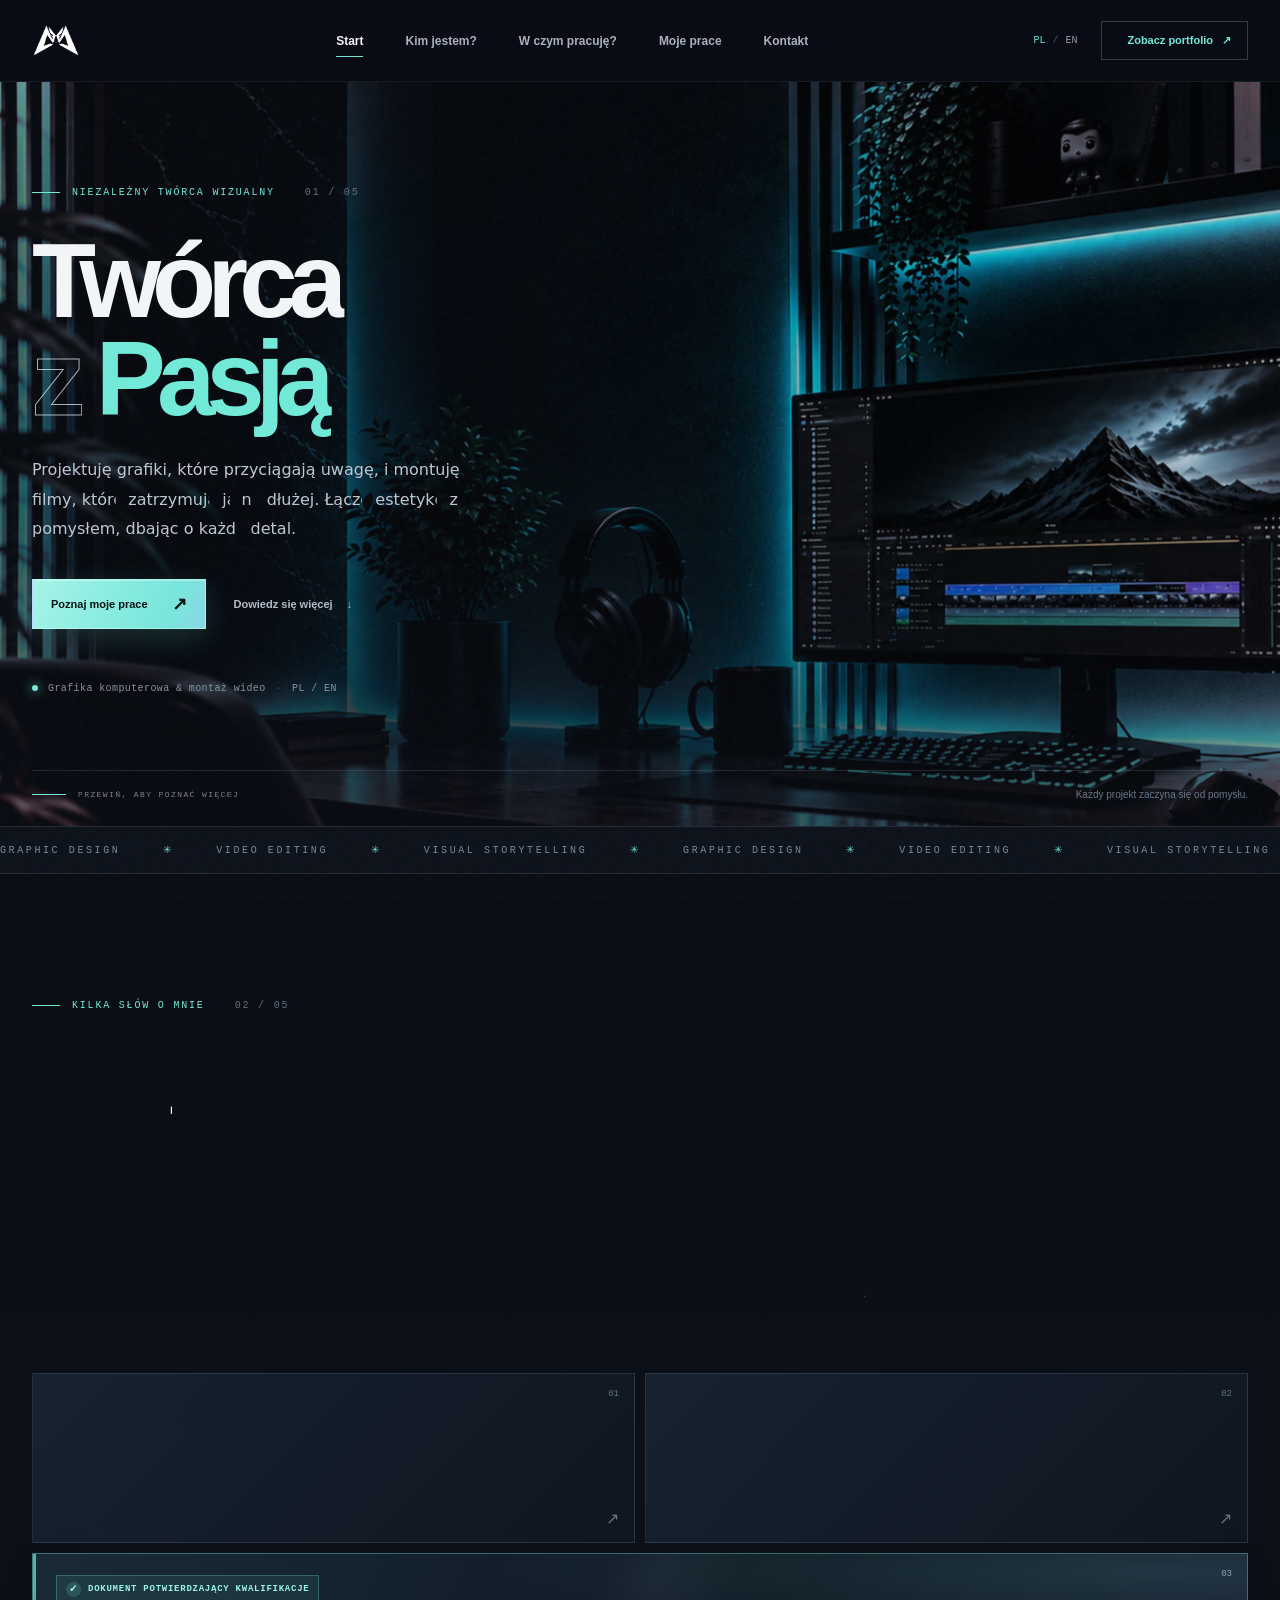
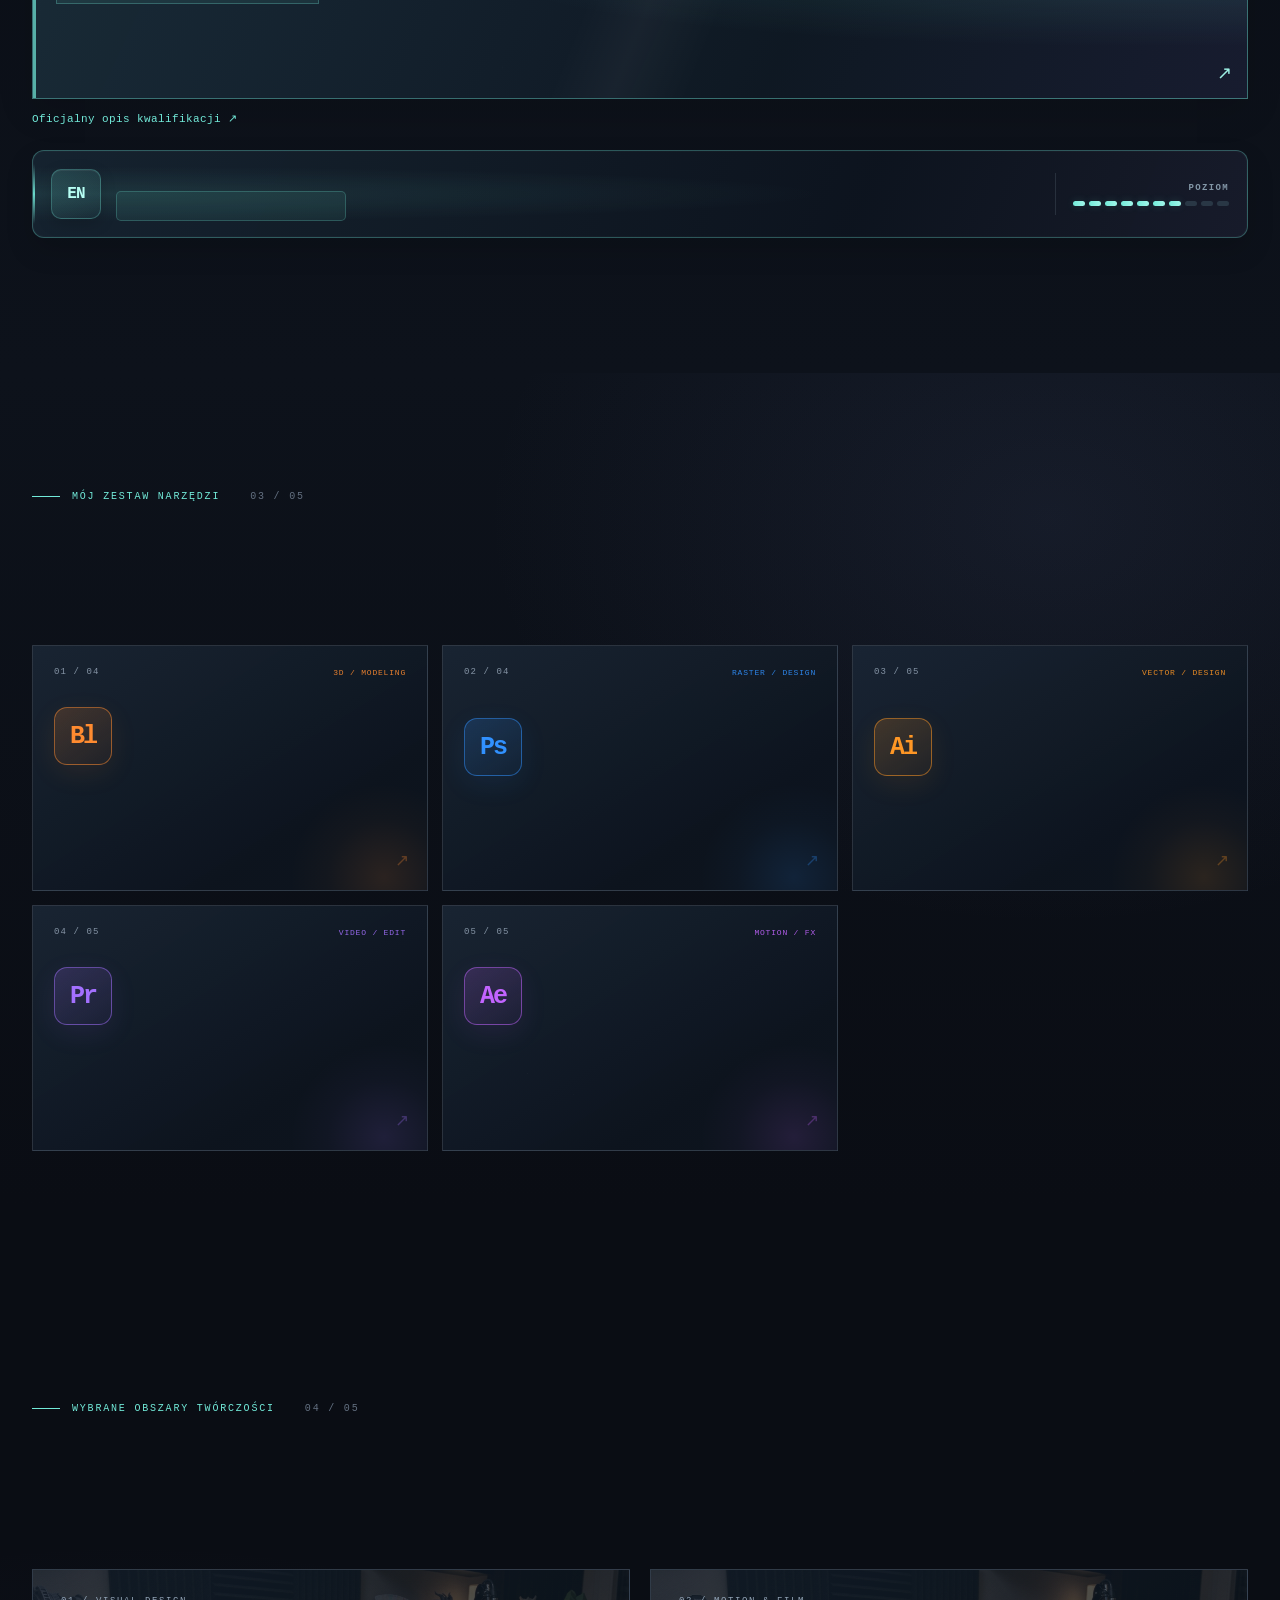
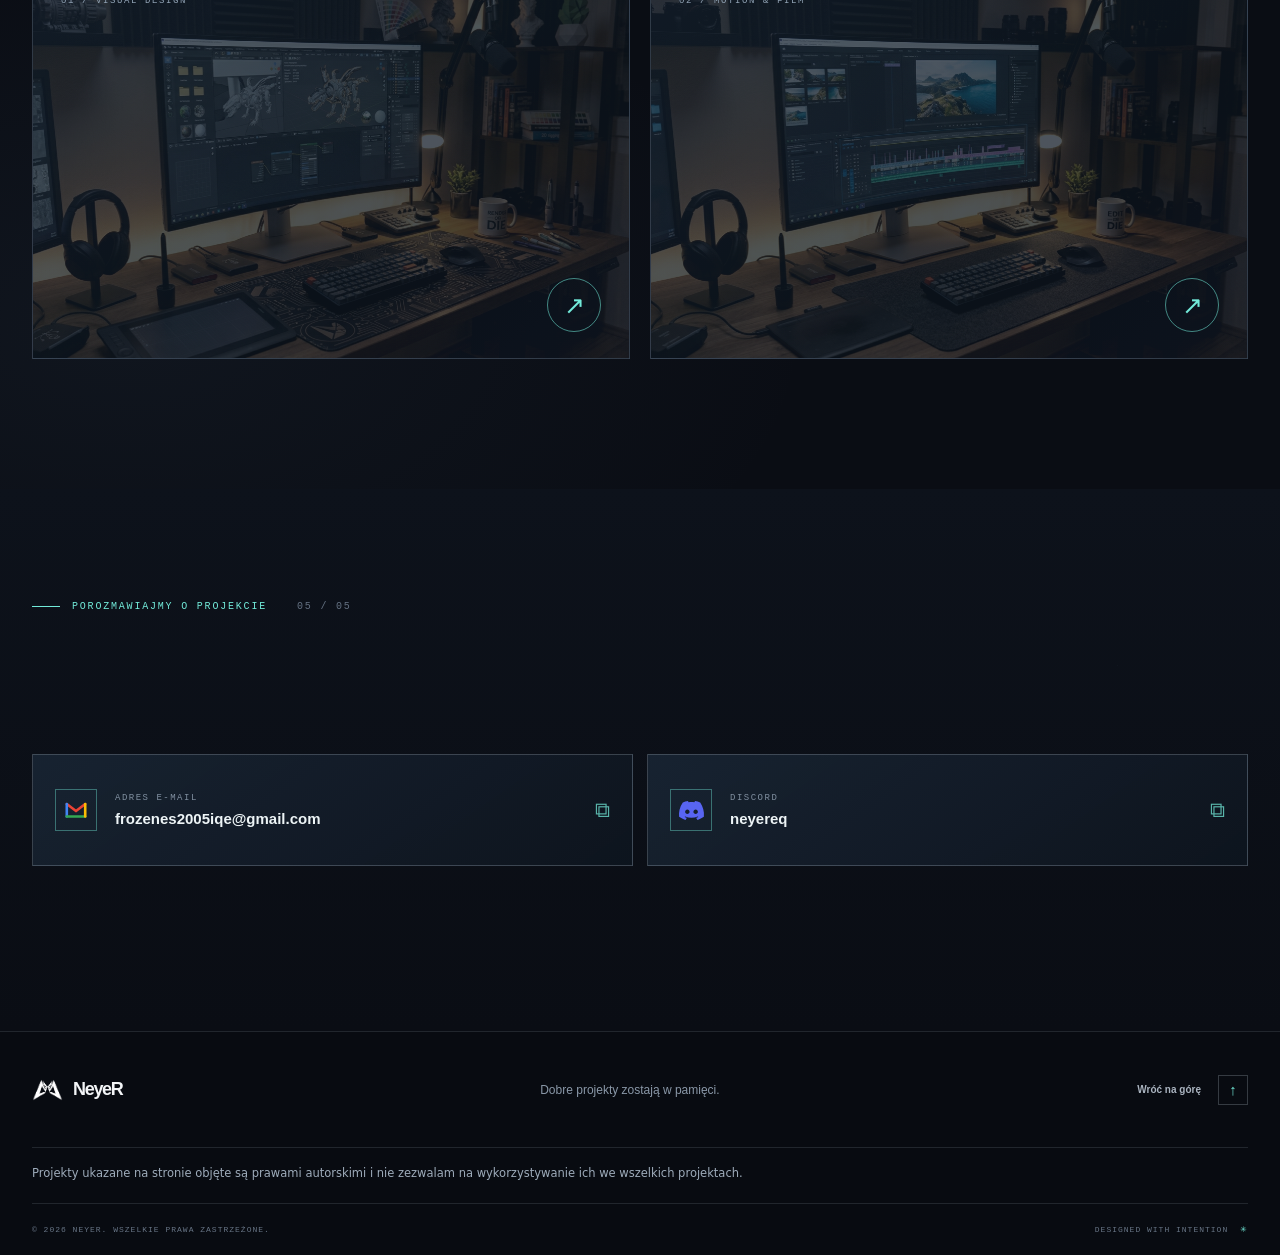
==== index.html @ 27950c42 "Bust cache after typewriter cleanup v22 (index.html)" ====
<!doctype html>
<html lang="pl">
<head>
  <meta charset="utf-8">
  <meta name="viewport" content="width=device-width, initial-scale=1">
  <meta name="theme-color" content="#0a0d14">
  <meta http-equiv="Content-Security-Policy" content="default-src 'self'; script-src 'self'; style-src 'self' 'unsafe-inline'; img-src 'self' data: blob:; media-src 'self' blob:; font-src 'self' data:; connect-src 'self'; object-src 'none'; base-uri 'self'; form-action 'self'; upgrade-insecure-requests">
  <meta name="description" content="NeyeR — portfolio grafiki komputerowej i montażu filmów.">
  <meta property="og:title" content="NeyeR — Visual Designer & Video Editor">
  <meta property="og:description" content="Grafika komputerowa i montaż filmów. Zobacz portfolio NeyeR.">
  <meta property="og:type" content="website">
  <title>NeyeR — Visual Designer & Video Editor</title>
  <link rel="icon" type="image/png" href="assets/favicon.png">
  <link rel="stylesheet" href="styles.css?v=20261114-description-typing-v22">
  <script src="site.js?v=20261114-description-typing-v22" defer></script>
  <script src="home.js?v=20261113-photo-overscan-v6" defer></script>
</head>
<body>
  <div class="noise" aria-hidden="true"></div>
  <div class="scroll-progress" aria-hidden="true"><span id="scrollProgress"></span></div>
  <header class="site-header" id="top">
    <div class="header-inner wrap">
      <a class="brand" href="index.html#home" aria-label="NeyeR — strona główna">
        <span class="brand-mark"><img src="assets/logo-mark.png" alt=""></span>
      </a>
      <nav class="main-nav" id="mainNav" aria-label="Główna nawigacja">
        <a href="#home" class="nav-link active" data-i18n="navHome">Start</a>
        <a href="#about" class="nav-link" data-i18n="navAbout">Kim jestem?</a>
        <a href="#tools" class="nav-link" data-i18n="navTools">W czym pracuję?</a>
        <a href="#work" class="nav-link" data-i18n="navWork">Moje prace</a>
        <a href="#contact" class="nav-link" data-i18n="navContact">Kontakt</a>
      </nav>
      <div class="header-actions">
        <button class="lang-switch" id="langSwitch" type="button" aria-label="Switch language to English"><span class="lang-option selected" data-lang="pl">PL</span><span class="lang-divider">/</span><span class="lang-option" data-lang="en">EN</span></button>
        <a href="#work" class="header-cta"><span data-i18n="headerCta">Zobacz portfolio</span><span aria-hidden="true">↗</span></a>
        <button class="menu-toggle" id="menuToggle" type="button" aria-label="Otwórz menu" aria-expanded="false"><span></span><span></span></button>
      </div>
    </div>
  </header>

  <main>
    <section class="hero section-shell" id="home">
      <div class="hero-rgb-layer hero-rgb-red" aria-hidden="true"></div>
      <div class="hero-rgb-layer hero-rgb-cyan" aria-hidden="true"></div>
      <div class="hero-grid wrap">
        <div class="hero-copy">
          <div class="eyebrow reveal"><span class="eyebrow-line"></span><span data-i18n="heroEyebrow">Niezależny twórca wizualny</span><span class="eyebrow-index">01 / 05</span></div>
          <h1 class="hero-title reveal" data-delay="80"><span data-i18n="heroLine1">Twórca</span><br><span class="hero-title-final-line"><span class="title-outline" data-i18n="heroLine2">z</span> <span class="title-accent" data-i18n="heroLine3">Pasją</span></span></h1>
          <p class="hero-description reveal" data-delay="160" data-i18n="heroDescription">Projektuję grafiki, które przyciągają uwagę, i montuję filmy, które zatrzymują ją na dłużej. Łączę estetykę z pomysłem, dbając o każdy detal.</p>
          <div class="hero-actions reveal" data-delay="240"><a class="button button-primary" href="#work"><span data-i18n="heroButton">Poznaj moje prace</span><span class="button-arrow" aria-hidden="true">↗</span></a><a class="text-link" href="#about"><span data-i18n="heroSecondary">Dowiedz się więcej</span><span aria-hidden="true">↓</span></a></div>
          <div class="hero-meta reveal" data-delay="320"><span class="status-dot"></span><span data-i18n="heroStatus">Grafika komputerowa & montaż wideo</span><span class="meta-separator">·</span><span>PL / EN</span></div>
        </div>
        <div class="hero-art reveal" data-delay="160" aria-label="Abstrakcyjna kompozycja graficzna NeyeR">
          <div class="hero-art-scene" id="heroArtScene">
          <div class="art-orbit orbit-one"></div><div class="art-orbit orbit-two"></div><div class="art-glow"></div>
          <div class="art-topline"><span>NEYER® / VISUAL STUDIO</span><span>EST. CREATIVE</span></div>
          <div class="art-slab slab-back"></div>
          <div class="art-slab slab-front"><div class="slab-shape"></div><div class="slab-caption">DESIGN<br><b>IN MOTION</b></div><div class="slab-number">01—26</div></div>
          <div class="floating-tag tag-design"><span class="tag-icon">✳</span><span>GRAPHIC<br><b>DESIGN</b></span></div><div class="floating-tag tag-video"><span class="play-icon">▶</span><span>VIDEO<br><b>EDITING</b></span></div>
          <div class="art-bottomline"><span>CREATIVE DIRECTION</span><span>52° / 21°</span></div><div class="art-side-note">VISUAL<br>EXPERIMENTS <span>↗</span></div>
          </div>
        </div>
      </div>
      <div class="hero-bottom wrap"><span class="scroll-cue"><span class="scroll-cue-line"></span><span data-i18n="scrollLabel">PRZEWIŃ, ABY POZNAĆ WIĘCEJ</span></span><span class="hero-bottom-note" data-i18n="heroBottomNote">Każdy projekt zaczyna się od pomysłu.</span></div>
    </section>

    <section class="intro-strip" aria-label="Specjalizacje"><div class="marquee-track" aria-hidden="true"><span>GRAPHIC DESIGN <i>✳</i> VIDEO EDITING <i>✳</i> VISUAL STORYTELLING <i>✳</i> GRAPHIC DESIGN <i>✳</i> VIDEO EDITING <i>✳</i> VISUAL STORYTELLING <i>✳</i></span><span>GRAPHIC DESIGN <i>✳</i> VIDEO EDITING <i>✳</i> VISUAL STORYTELLING <i>✳</i> GRAPHIC DESIGN <i>✳</i> VIDEO EDITING <i>✳</i> VISUAL STORYTELLING <i>✳</i></span></div></section>

    <section class="about section-shell" id="about"><div class="wrap">
      <div class="section-heading reveal"><div><div class="eyebrow"><span class="eyebrow-line"></span><span data-i18n="aboutEyebrow">Kilka słów o mnie</span><span class="eyebrow-index">02 / 05</span></div><h2><span data-i18n="aboutTitle">Kim jestem</span><span class="title-accent">?</span></h2></div><div class="section-side-note" data-i18n="aboutSide">Kreatywność spotyka<br>się z precyzją.</div></div>
      <div class="about-layout about-layout-single"><div class="about-content reveal"><p class="about-paragraph" data-i18n="aboutBody">Nazywam się NeyeR. Od kilku lat zajmuję się projektowaniem grafiki komputerowej oraz montażem materiałów wideo. W swojej pracy łączę kreatywne podejście z dbałością o detale i spójność wizualną. Ukończyłem technikum na kierunku technik grafiki i poligrafii cyfrowej. Posiadam certyfikaty potwierdzające kwalifikacje PGF.04 i PGF.05, uzyskane po zdaniu egzaminów zawodowych, a także dyplom zawodowy w tym kierunku. Posługuję się językiem angielskim na poziomie średnio zaawansowanym.</p>
        <div class="credential-grid">
          <article class="credential-card"><span class="credential-no">01</span><span class="credential-code">PGF.04</span><span class="credential-label" data-i18n="credential1">Przygotowywanie oraz wykonywanie prac graficznych i publikacji cyfrowych.</span><span class="credential-arrow">↗</span></article>
          <article class="credential-card"><span class="credential-no">02</span><span class="credential-code">PGF.05</span><span class="credential-label" data-i18n="credential2">Drukowanie cyfrowe i obróbka druków, w tym planowanie procesów poligraficznych.</span><span class="credential-arrow">↗</span></article>
          <article class="credential-card credential-wide credential-diploma"><span class="credential-no">03</span><span class="credential-diploma-badge"><span aria-hidden="true">✓</span><span data-i18n="diplomaBadge">DOKUMENT POTWIERDZAJĄCY KWALIFIKACJE</span></span><span class="credential-code" data-i18n="diplomaTitle">DYPLOM ZAWODOWY</span><span class="credential-label" data-i18n="credential3">Potwierdza ukończenie kształcenia w zawodzie technik grafiki i poligrafii cyfrowej.</span><span class="credential-arrow">↗</span></article>
        </div>
        <a class="credentials-source" href="https://zpe.gov.pl/a/zadania-zawodowe/DcgP1bsNm" target="_blank" rel="noopener noreferrer" data-i18n="credentialsSource">Oficjalny opis kwalifikacji ↗</a>
        <div class="language-level" role="group" aria-label="Kompetencje językowe">
          <span class="language-mark" aria-hidden="true">EN</span>
          <span class="language-copy"><span class="language-label" data-i18n="englishLabel">Język angielski</span><span class="language-value" data-i18n="englishLevel">Poziom średnio zaawansowany</span></span>
          <span class="language-meter"><span class="language-meter-caption" data-i18n="languageScale">POZIOM</span><span class="language-bars" aria-label="Intermediate"><i></i><i></i><i></i><i></i><i></i><i></i><i></i><i class="muted"></i><i class="muted"></i><i class="muted"></i></span></span>
        </div>
      </div></div>
    </div></section>


    <section class="tools-section section-shell" id="tools"><div class="wrap">
      <div class="section-heading reveal"><div><div class="eyebrow"><span class="eyebrow-line"></span><span data-i18n="toolsEyebrow">Mój zestaw narzędzi</span><span class="eyebrow-index">03 / 05</span></div><h2><span data-i18n="toolsTitle">W czym</span> <span class="title-accent" data-i18n="toolsTitleAccent">pracuję</span><span class="tools-title-question" aria-hidden="true">?</span></h2></div><p class="work-intro" data-i18n="toolsIntro">Programy, w których projektuję, montuję i tworzę wizualizacje.</p></div>
      <div class="tool-grid">
        <article class="tool-card tool-blender reveal"><div class="tool-card-top"><span class="tool-index">01 / 04</span><span class="tool-type">3D / MODELING</span></div><div class="tool-brand-mark" aria-hidden="true"><span>Bl</span></div><div class="tool-card-copy"><h3>Blender</h3><p data-i18n="toolBlenderDesc">Modelowanie, materiały i wizualizacje 3D.</p></div><span class="tool-card-corner" aria-hidden="true">↗</span></article>
        <article class="tool-card tool-photoshop reveal"><div class="tool-card-top"><span class="tool-index">02 / 04</span><span class="tool-type">RASTER / DESIGN</span></div><div class="tool-brand-mark" aria-hidden="true"><span>Ps</span></div><div class="tool-card-copy"><h3>Adobe Photoshop</h3><p data-i18n="toolPhotoshopDesc">Retusz, fotomontaż i grafika rastrowa.</p></div><span class="tool-card-corner" aria-hidden="true">↗</span></article>
        <article class="tool-card tool-illustrator reveal"><div class="tool-card-top"><span class="tool-index">03 / 05</span><span class="tool-type">VECTOR / DESIGN</span></div><div class="tool-brand-mark" aria-hidden="true"><span>Ai</span></div><div class="tool-card-copy"><h3>Adobe Illustrator</h3><p data-i18n="toolIllustratorDesc">Grafika wektorowa, logotypy i ilustracje.</p></div><span class="tool-card-corner" aria-hidden="true">↗</span></article>
        <article class="tool-card tool-premiere reveal"><div class="tool-card-top"><span class="tool-index">04 / 05</span><span class="tool-type">VIDEO / EDIT</span></div><div class="tool-brand-mark" aria-hidden="true"><span>Pr</span></div><div class="tool-card-copy"><h3>Adobe Premiere Pro</h3><p data-i18n="toolPremiereDesc">Montaż materiałów wideo, kolor i dźwięk.</p></div><span class="tool-card-corner" aria-hidden="true">↗</span></article>
        <article class="tool-card tool-aftereffects reveal"><div class="tool-card-top"><span class="tool-index">05 / 05</span><span class="tool-type">MOTION / FX</span></div><div class="tool-brand-mark" aria-hidden="true"><span>Ae</span></div><div class="tool-card-copy"><h3>Adobe After Effects</h3><p data-i18n="toolAfterEffectsDesc">Animacja, efekty wizualne i compositing.</p></div><span class="tool-card-corner" aria-hidden="true">↗</span></article>
      </div>
    </div></section>

    <section class="work section-shell" id="work"><div class="wrap">
      <div class="section-heading work-heading reveal"><div><div class="eyebrow"><span class="eyebrow-line"></span><span data-i18n="workEyebrow">Wybrane obszary twórczości</span><span class="eyebrow-index">04 / 05</span></div><h2><span data-i18n="workTitle">Moje</span> <span class="title-accent" data-i18n="workTitleAccent">prace</span></h2></div><p class="work-intro" data-i18n="workIntro">Wybierz obszar twórczości i przejdź do osobnej galerii z kategoriami.</p></div>
      <div class="portfolio-choices">
        <a class="portfolio-choice choice-graphics reveal" data-delay="60" href="graphics.html">
          <span class="choice-index">01 / VISUAL DESIGN</span><span class="choice-background choice-background-graphics" aria-hidden="true"><img src="assets/category-backgrounds/grafika.png" alt="" loading="lazy" decoding="async"></span>
          <span class="choice-bottom"><span><strong data-i18n="graphics">Grafika</strong><small data-i18n="graphicsSub">Projektowanie, kompozycja, identyfikacja wizualna</small></span><span class="choice-arrow">↗</span></span>
        </a>
        <a class="portfolio-choice choice-video reveal" data-delay="140" href="editing.html">
          <span class="choice-index">02 / MOTION & FILM</span><span class="choice-background choice-background-video" aria-hidden="true"><img src="assets/category-backgrounds/montaz.png" alt="" loading="lazy" decoding="async"></span>
          <span class="choice-bottom"><span><strong data-i18n="video">Montaż</strong><small data-i18n="videoSub">Montaż wideo, animacja i opowiadanie obrazem</small></span><span class="choice-arrow">↗</span></span>
        </a>
      </div>
    </div></section>

    <section class="contact section-shell" id="contact"><div class="wrap">
      <div class="section-heading reveal"><div><div class="eyebrow"><span class="eyebrow-line"></span><span data-i18n="contactEyebrow">Porozmawiajmy o projekcie</span><span class="eyebrow-index">05 / 05</span></div><h2><span data-i18n="contactTitle">Kontakt</span></h2></div><p class="work-intro" data-i18n="contactIntro">Masz pomysł na grafikę lub materiał wideo? Napisz do mnie.</p></div>
      <div class="contact-grid reveal" data-delay="100">
        <button class="contact-card" type="button" data-copy="frozenes2005iqe@gmail.com" data-copy-kind="email"><span class="contact-card-icon contact-brand-icon contact-gmail" aria-hidden="true"><svg viewBox="0 0 24 24" role="presentation"><path d="M3.5 6.5 12 13l8.5-6.5" fill="none" stroke="#EA4335" stroke-width="2.4" stroke-linecap="round" stroke-linejoin="round"/><path d="M3.5 6.5V18" fill="none" stroke="#4285F4" stroke-width="2.4" stroke-linecap="round"/><path d="M3.5 18h17" fill="none" stroke="#34A853" stroke-width="2.4" stroke-linecap="round"/><path d="M20.5 18V6.5" fill="none" stroke="#FBBC04" stroke-width="2.4" stroke-linecap="round"/></svg></span><span class="contact-card-copy"><span class="contact-card-label" data-i18n="emailLabel">Adres e-mail</span><strong>frozenes2005iqe@gmail.com</strong></span><span class="contact-copy-icon" aria-hidden="true">⧉</span></button>
        <button class="contact-card" type="button" data-copy="neyereq" data-copy-kind="discord"><span class="contact-card-icon contact-brand-icon contact-discord" aria-hidden="true"><svg viewBox="0 0 24 24" role="presentation"><path fill="#5865F2" d="M20.317 4.3698a19.7913 19.7913 0 0 0-4.8851-1.5152.0741.0741 0 0 0-.0785.0371c-.211.3753-.4457.8658-.6104 1.2495-1.8447-.2762-3.68-.2762-5.4868 0-.1647-.3911-.4074-.8742-.6184-1.2495a.077.077 0 0 0-.0785-.037 19.7363 19.7363 0 0 0-4.8852 1.515.0699.0699 0 0 0-.0321.0277C.5334 9.0458-.319 13.5799.0992 18.0578a.0824.0824 0 0 0 .0312.0561 19.9 19.9 0 0 0 5.9939 3.0294.0777.0777 0 0 0 .0842-.0276c.4616-.6304.8731-1.2952 1.226-1.9942a.076.076 0 0 0-.0416-.1057 13.1 13.1 0 0 1-1.8725-.8926.0778.0778 0 0 1-.0076-.1287c.1258-.0943.2517-.1924.3718-.2914a.0743.0743 0 0 1 .0776-.0105c3.9278 1.7933 8.18 1.7933 12.0614 0a.074.074 0 0 1 .0785.0095c.1201.099.246.198.3728.2924a.077.077 0 0 1-.0066.1287c-.597.35-1.219.6498-1.8734.8926a.077.077 0 0 0-.0406.1067c.3609.698.7724 1.3628 1.2259 1.9932a.076.076 0 0 0 .0842.0286 19.876 19.876 0 0 0 6.002-3.0294.077.077 0 0 0 .0312-.0552c.5004-5.177-.8382-9.6739-3.5485-13.6604a.061.061 0 0 0-.0312-.0286ZM8.02 15.3312c-1.172 0-2.135-.9786-2.135-2.177 0-1.1983.943-2.177 2.135-2.177 1.201 0 2.153.9881 2.134 2.177 0 1.1984-.943 2.177-2.134 2.177Zm7.96 0c-1.172 0-2.134-.9786-2.134-2.177 0-1.1983.943-2.177 2.134-2.177 1.201 0 2.153.9881 2.134 2.177 0 1.1984-.934 2.177-2.134 2.177Z"/></svg></span><span class="contact-card-copy"><span class="contact-card-label">Discord</span><strong>neyereq</strong></span><span class="contact-copy-icon" aria-hidden="true">⧉</span></button>
      </div><p class="contact-hint reveal" data-i18n="contactHint">Kliknij wybraną pozycję, aby skopiować dane kontaktowe.</p>
    </div></section>
  </main>

  <footer class="site-footer"><div class="wrap footer-main"><a class="footer-brand" href="index.html#home"><img src="assets/logo-mark.png" alt=""><span>NeyeR</span></a><p data-i18n="footerStatement">Dobre projekty zostają w pamięci.</p><a class="back-top" href="#top"><span data-i18n="backTop">Wróć na górę</span><span class="back-top-arrow" aria-hidden="true">↑</span></a></div>
    <div class="wrap footer-copyright-note" data-i18n="copyrightNotice">Projekty ukazane na stronie objęte są prawami autorskimi i nie zezwalam na wykorzystywanie ich we wszelkich projektach.</div>
    <div class="wrap footer-bottom"><span>© <span id="year"></span> NEYER. <span data-i18n="rights">WSZELKIE PRAWA ZASTRZEŻONE.</span></span><span class="footer-made">DESIGNED WITH INTENTION <i>✳</i></span></div>
  </footer>
  <div class="toast" id="toast" role="status" aria-live="polite"></div>
</body></html>
---- styles.css ----
:root{--bg:#0a0d14;--bg-soft:#0e131d;--panel:#111824;--panel-2:#151e2b;--text:#f3f5f7;--muted:#8f9bab;--dim:#586474;--line:rgba(213,226,240,.12);--line-strong:rgba(213,226,240,.22);--aqua:#72ead9;--violet:#927cff;--max:1240px;--ease:cubic-bezier(.2,.75,.2,1)}
*{box-sizing:border-box}html{scroll-behavior:smooth;scroll-padding-top:96px}body{margin:0;background:var(--bg);color:var(--text);font-family:Manrope,Arial,sans-serif;overflow-x:hidden}body.menu-open{overflow:hidden}a{color:inherit;text-decoration:none}button{font:inherit}.wrap{width:min(var(--max),calc(100% - 64px));margin-inline:auto}.noise{position:fixed;inset:0;z-index:20;pointer-events:none;opacity:.035;background-image:url("data:image/svg+xml,%3Csvg viewBox='0 0 180 180' xmlns='http://www.w3.org/2000/svg'%3E%3Cfilter id='n'%3E%3CfeTurbulence type='fractalNoise' baseFrequency='.88' numOctaves='3' stitchTiles='stitch'/%3E%3C/filter%3E%3Crect width='100%25' height='100%25' filter='url(%23n)' opacity='.7'/%3E%3C/svg%3E")}.scroll-progress{height:2px;position:fixed;z-index:50;inset:0 0 auto;background:transparent}.scroll-progress span{display:block;height:100%;width:0;background:linear-gradient(90deg,var(--aqua),var(--violet))}
.site-header{height:82px;position:sticky;top:0;z-index:40;background:rgba(10,13,20,.76);backdrop-filter:blur(18px);border-bottom:1px solid rgba(213,226,240,.07)}.header-inner{height:100%;display:flex;align-items:center;justify-content:space-between}.brand{display:flex;align-items:center;gap:0;min-width:64px}.brand-mark{width:48px;height:44px;display:grid;place-items:center}.brand-mark img{width:100%;height:100%;object-fit:contain}.brand-word,.footer-brand>span{font-size:21px;font-weight:800;letter-spacing:-1.3px}.brand-dot{color:var(--aqua)}.main-nav{display:flex;align-items:center;gap:42px;margin-left:15px}.nav-link{position:relative;color:#a9b2bf;font-size:12px;font-weight:700;transition:color .25s}.nav-link:after{content:"";position:absolute;left:0;right:100%;bottom:-9px;height:1px;background:var(--aqua);transition:right .3s var(--ease)}.nav-link:hover,.nav-link.active{color:var(--text)}.nav-link:hover:after,.nav-link.active:after{right:0}.header-actions{display:flex;align-items:center;gap:24px}.lang-switch{border:0;background:transparent;color:var(--muted);display:flex;gap:7px;align-items:center;cursor:pointer;font:500 10px 'DM Mono',monospace;padding:8px 0}.lang-option{transition:color .2s}.lang-option.selected{color:var(--aqua)}.lang-divider{color:#46505d}.header-cta{font-size:11px;font-weight:800;padding:12px 16px;border:1px solid var(--line-strong);transition:background .25s,border .25s,color .25s}.header-cta span{color:var(--aqua);margin-left:9px}.header-cta:hover{background:var(--aqua);border-color:var(--aqua);color:#091111}.header-cta:hover span{color:#091111}.menu-toggle{display:none;background:none;border:0;padding:8px}.menu-toggle span{display:block;width:22px;height:1px;background:white;margin:6px}
.section-shell{position:relative}.hero{min-height:730px;padding:110px 0 26px;overflow:hidden;background:radial-gradient(ellipse at 78% 46%,rgba(78,108,137,.12),transparent 39%),linear-gradient(180deg,#0b1018 0%,var(--bg) 100%)}.hero:before{content:"";position:absolute;inset:0;background-image:linear-gradient(rgba(180,205,230,.035) 1px,transparent 1px),linear-gradient(90deg,rgba(180,205,230,.035) 1px,transparent 1px);background-size:72px 72px;mask-image:linear-gradient(90deg,black,transparent 92%);pointer-events:none}.hero-grid{display:grid;grid-template-columns:1fr 1fr;align-items:center;gap:30px;position:relative;z-index:1}.hero-copy{padding:5px 0 30px}.eyebrow{display:flex;align-items:center;gap:12px;color:var(--aqua);font:500 10px 'DM Mono',monospace;text-transform:uppercase;letter-spacing:1.8px}.eyebrow-line{width:28px;height:1px;background:var(--aqua)}.eyebrow-index{color:#647182;margin-left:18px}.hero-title{font-size:clamp(65px,8.2vw,112px);line-height:.93;letter-spacing:-.085em;margin:34px 0 28px;font-weight:800}.title-outline{color:transparent;-webkit-text-stroke:1px rgba(235,243,251,.72)}.title-accent{color:var(--aqua)}
.hero-description{max-width:450px;color:#a8b2c1;font-size:14px;line-height:1.9;margin:0}.hero-actions{display:flex;align-items:center;gap:28px;margin-top:35px}.button{min-height:50px;display:inline-flex;align-items:center;gap:24px;padding:0 18px;font-size:11px;font-weight:800;transition:transform .25s,box-shadow .25s}.button-primary{background:var(--aqua);color:#071111;box-shadow:0 10px 35px rgba(114,234,217,.12)}.button-primary:hover{transform:translateY(-3px);box-shadow:0 14px 36px rgba(114,234,217,.23)}
/* Soft aqua-to-lavender gradient reserved for the main hero CTA. */
.hero-actions>.button-primary{background:linear-gradient(112deg,#a5f4e8 0%,#78e7dc 52%,#b2b7ff 100%);background-size:155% 100%;background-position:0 50%;border:1px solid rgba(207,255,249,.48);box-shadow:0 9px 30px rgba(114,234,217,.16),inset 0 1px 0 rgba(255,255,255,.35);transition:transform .25s,box-shadow .25s,background-position .55s cubic-bezier(.2,.75,.2,1)}
.hero-actions>.button-primary:hover{background-position:100% 50%;box-shadow:0 13px 34px rgba(114,234,217,.2),0 5px 22px rgba(146,124,255,.12),inset 0 1px 0 rgba(255,255,255,.4)}
.hero-actions>.button-primary:focus-visible{outline:2px solid #a5f4e8;outline-offset:4px}
.hero-actions>.button-primary:active{transform:translateY(-1px)}.button-arrow{font-size:18px}.text-link{font-size:11px;font-weight:700;color:#b5bdc9;display:inline-flex;gap:14px;align-items:center}.text-link span:last-child{color:var(--aqua);font-size:17px;transition:transform .2s}.text-link:hover span:last-child{transform:translateY(4px)}.hero-meta{display:flex;align-items:center;gap:10px;margin-top:54px;color:#8793a2;font:10px 'DM Mono',monospace;letter-spacing:.4px}.status-dot{width:6px;height:6px;border-radius:50%;background:var(--aqua);box-shadow:0 0 12px var(--aqua)}.meta-separator{color:#414c5a}
.hero-art{height:490px;position:relative;isolation:isolate;max-width:590px;margin-left:auto;width:100%;perspective:900px}.hero-art:before{content:"";position:absolute;inset:13% 8%;border:1px solid rgba(185,208,230,.13);transform:rotate(-9deg);z-index:-1}.art-glow{position:absolute;width:70%;height:70%;left:17%;top:13%;background:radial-gradient(ellipse,rgba(114,234,217,.14),rgba(146,124,255,.12) 37%,transparent 70%);filter:blur(20px);z-index:-2}.art-orbit{position:absolute;border:1px solid rgba(173,204,225,.16);border-radius:50%;transform:rotate(-30deg)}.orbit-one{width:480px;height:180px;left:7%;top:31%}.orbit-two{width:430px;height:260px;left:10%;top:25%;transform:rotate(57deg)}.art-topline,.art-bottomline{position:absolute;left:0;right:0;display:flex;justify-content:space-between;color:#6e7c8c;font:9px 'DM Mono',monospace;letter-spacing:1px}.art-topline{top:8px}.art-bottomline{bottom:10px}.art-monogram{position:absolute;left:15%;top:13%;font-size:220px;font-weight:800;letter-spacing:-.14em;line-height:1;color:rgba(220,235,246,.045);transform:rotate(-13deg);z-index:-1}.art-monogram span{color:rgba(114,234,217,.09)}.art-slab{position:absolute;width:245px;height:340px;left:33%;top:16%;border:1px solid rgba(222,238,248,.28);transform:rotate(9deg);box-shadow:0 40px 90px rgba(0,0,0,.35)}.slab-back{background:linear-gradient(145deg,rgba(146,124,255,.5),rgba(19,36,53,.92) 55%,rgba(114,234,217,.24));transform:rotate(-9deg) translate(-33px,20px);filter:blur(.1px)}.slab-front{background:linear-gradient(150deg,#273b4b 0%,#101a27 52%,#162c33 100%);overflow:hidden}.slab-front:before{content:"";position:absolute;inset:0;background:linear-gradient(125deg,transparent 30%,rgba(114,234,217,.24) 30.2%,transparent 31%),linear-gradient(155deg,transparent 52%,rgba(146,124,255,.38) 52.2%,transparent 72%)}.slab-shape{position:absolute;width:170px;height:170px;border:1px solid rgba(211,244,240,.7);border-radius:48% 52% 32% 68% / 47% 39% 61% 53%;left:35px;top:53px;transform:rotate(35deg);box-shadow:inset 10px 10px 40px rgba(114,234,217,.1),0 0 60px rgba(114,234,217,.1)}.slab-shape:after{content:"";position:absolute;inset:25px;border:1px solid rgba(146,124,255,.8);border-radius:inherit;transform:rotate(50deg)}.slab-caption{position:absolute;left:24px;bottom:38px;color:#a4b7c3;font:9px 'DM Mono',monospace;letter-spacing:2px;line-height:1.8}.slab-caption b{font-size:19px;letter-spacing:-.4px;color:#f2f7f8}.slab-number{position:absolute;right:22px;bottom:25px;color:var(--aqua);font:10px 'DM Mono',monospace}.floating-tag{position:absolute;display:flex;align-items:center;gap:11px;background:rgba(13,21,31,.92);border:1px solid rgba(215,233,245,.16);padding:12px 15px;color:#8495a7;font:8px 'DM Mono',monospace;letter-spacing:1px;box-shadow:0 18px 40px rgba(0,0,0,.25);backdrop-filter:blur(10px)}.floating-tag b{font-size:10px;color:#e7eef2;letter-spacing:1.4px}.tag-design{left:1%;top:28%;animation:float 6s ease-in-out infinite}.tag-icon{color:var(--aqua);font-size:22px}.tag-video{right:0;bottom:25%;animation:float 6s ease-in-out -2.5s infinite}.play-icon{display:grid;place-items:center;width:26px;height:26px;border-radius:50%;border:1px solid var(--violet);color:var(--violet);font-size:9px;padding-left:2px}.art-side-note{position:absolute;right:-26px;top:41%;font:8px 'DM Mono',monospace;letter-spacing:1.3px;line-height:1.9;color:#657486;writing-mode:vertical-rl}.art-side-note span{color:var(--aqua)}.hero-bottom{position:relative;z-index:1;display:flex;align-items:center;justify-content:space-between;margin-top:70px;border-top:1px solid var(--line);padding-top:18px}.scroll-cue{display:flex;align-items:center;gap:12px;color:#788595;font:8px 'DM Mono',monospace;letter-spacing:1.4px}.scroll-cue-line{width:34px;height:1px;background:var(--aqua)}.hero-bottom-note{color:#697789;font-size:10px}
.intro-strip{overflow:hidden;border-block:1px solid var(--line);background:#0d121b;padding:17px 0}.marquee-track{display:flex;width:max-content;animation:marquee 34s linear infinite}.marquee-track span{font:500 10px 'DM Mono',monospace;letter-spacing:2.6px;color:#7a8999;white-space:nowrap}.marquee-track i{font-style:normal;color:var(--aqua);padding:0 34px}
.about{padding:126px 0 135px;background:linear-gradient(180deg,#0a0d14,#0d121b 100%)}.section-heading{display:flex;align-items:end;justify-content:space-between;margin-bottom:68px}.section-heading h2{margin:25px 0 0;font-size:clamp(48px,6vw,75px);line-height:1;letter-spacing:-.075em}.section-side-note{font-size:12px;line-height:1.8;text-align:right;color:#8693a2;padding-bottom:6px}.about-layout{display:grid;grid-template-columns:.85fr 1.15fr;gap:11%;align-items:start}.about-lead{padding:14px 20px 0 0;position:relative}.quote-mark{font:100px Georgia,serif;line-height:.65;color:var(--aqua);opacity:.7}.about-lead p{font-size:clamp(22px,2.5vw,31px);font-weight:700;line-height:1.45;letter-spacing:-1.2px;margin:25px 0 40px}.about-signature{display:flex;align-items:center;gap:13px;color:#718090;font:10px 'DM Mono',monospace;letter-spacing:2px}.signature-line{width:40px;height:1px;background:var(--aqua)}.about-paragraph{margin:0;color:#a8b3c1;font-size:13px;line-height:2.05}.credential-grid{display:grid;grid-template-columns:1fr 1fr;gap:10px;margin-top:28px}.credential-card{position:relative;min-height:128px;padding:16px;background:linear-gradient(135deg,rgba(25,37,52,.86),rgba(15,22,32,.9));border:1px solid var(--line);display:flex;flex-direction:column;justify-content:space-between;transition:border .3s,transform .3s}.credential-card:hover{border-color:rgba(114,234,217,.5);transform:translateY(-3px)}.credential-no{position:absolute;right:15px;top:15px;color:#637284;font:9px 'DM Mono',monospace}.credential-code{font:500 23px 'DM Mono',monospace;letter-spacing:-1.5px;color:var(--aqua)}.credential-label{font-size:9px;color:#8e9baa;max-width:85%;line-height:1.5}.credential-arrow{position:absolute;right:15px;bottom:14px;color:#667585}.credential-wide{grid-column:1/-1;min-height:95px}.credential-wide .credential-code{font:700 12px Manrope,sans-serif;letter-spacing:1.1px;color:#e3edf0}.language-level{display:flex;align-items:center;flex-wrap:wrap;gap:14px;margin-top:27px;padding-top:19px;border-top:1px solid var(--line)}.language-label{font-size:10px;font-weight:800;color:#e4ebf0}.language-value{font-size:10px;color:#8593a2}.language-bars{display:flex;gap:3px;margin-left:auto}.language-bars i{width:13px;height:3px;background:var(--aqua);border-radius:2px}.language-bars i.muted{background:#293341}
.work{padding:126px 0 130px;background:radial-gradient(ellipse at 10% 80%,rgba(78,108,137,.09),transparent 42%),#0a0d14}.work-heading{margin-bottom:55px}.work-intro{max-width:290px;color:#8b98a8;font-size:11px;line-height:1.9;margin:0 0 5px}.work-controls{border-top:1px solid var(--line);border-bottom:1px solid var(--line)}.main-tabs{display:grid;grid-template-columns:1fr 1fr;border-bottom:1px solid var(--line)}.main-tab{appearance:none;background:transparent;border:0;color:#798697;text-align:left;padding:21px 18px;display:flex;align-items:center;gap:18px;cursor:pointer;transition:color .25s,background .25s;position:relative}.main-tab+ .main-tab{border-left:1px solid var(--line)}.main-tab:after{content:"";position:absolute;bottom:-1px;left:0;width:0;height:2px;background:var(--aqua);transition:width .35s var(--ease)}.main-tab.active{color:#f3f5f7;background:linear-gradient(180deg,rgba(114,234,217,.05),transparent)}.main-tab.active:after{width:100%}.tab-number{font:9px 'DM Mono',monospace;color:var(--aqua)}.main-tab>span:nth-child(2){font-size:13px;font-weight:800}.tab-count{margin-left:auto;color:#5f6d7e;font:9px 'DM Mono',monospace}.subtabs{display:flex;gap:7px;align-items:center;flex-wrap:wrap;padding:17px 0}.subtab{border:1px solid transparent;background:transparent;padding:9px 12px;color:#8290a0;font-size:10px;cursor:pointer;transition:all .22s}.subtab:hover{color:#eef5f7;border-color:var(--line-strong)}.subtab.active{color:#091111;background:var(--aqua);border-color:var(--aqua);font-weight:800}.gallery-topline{display:flex;justify-content:space-between;margin:27px 0 15px;color:#728091;font:9px 'DM Mono',monospace;letter-spacing:1.3px}.gallery-grid{display:grid;grid-template-columns:repeat(3,1fr);gap:14px}.gallery-card{border:1px solid var(--line);background:#0e141e;min-width:0;overflow:hidden;transition:border-color .3s,transform .3s}.gallery-card:hover{border-color:rgba(114,234,217,.35);transform:translateY(-4px)}.gallery-preview{height:212px;position:relative;overflow:hidden;background:#131f2c;display:grid;place-items:center}.gallery-preview:before,.gallery-preview:after{content:"";position:absolute;pointer-events:none}.gallery-preview:before{inset:0;background:linear-gradient(rgba(255,255,255,.035) 1px,transparent 1px),linear-gradient(90deg,rgba(255,255,255,.035) 1px,transparent 1px);background-size:28px 28px}.gallery-preview:after{width:180px;height:180px;border-radius:50%;filter:blur(50px);background:var(--preview-glow,rgba(114,234,217,.2));opacity:.8}.preview-symbol{position:relative;z-index:1;color:rgba(235,246,247,.82);font-size:65px;line-height:1;font-weight:800;letter-spacing:-8px;text-shadow:0 12px 45px rgba(0,0,0,.3);transform:rotate(-8deg)}.preview-frame{position:absolute;z-index:1;width:45%;height:67%;border:1px solid rgba(225,240,248,.42);transform:rotate(7deg);box-shadow:0 12px 35px rgba(0,0,0,.3)}.preview-frame:before{content:"";position:absolute;inset:11%;border:1px solid rgba(114,234,217,.5)}.preview-corner{position:absolute;z-index:2;right:14px;top:13px;color:rgba(240,247,248,.55);font:8px 'DM Mono',monospace;letter-spacing:1px}.preview-bottom{position:absolute;z-index:2;left:15px;bottom:14px;color:rgba(235,245,247,.7);font:8px 'DM Mono',monospace;letter-spacing:1.5px}.preview-play{position:relative;z-index:3;width:48px;height:48px;display:grid;place-items:center;border:1px solid rgba(230,245,245,.72);border-radius:50%;color:#e9f4f2;padding-left:3px;font-size:12px;box-shadow:0 0 30px rgba(114,234,217,.15)}.preview-wave{position:absolute;z-index:1;left:9%;right:9%;height:1px;top:50%;background:linear-gradient(90deg,transparent,var(--aqua),var(--violet),transparent);box-shadow:0 0 20px var(--aqua);transform:rotate(-18deg)}.preview-bars{position:absolute;z-index:1;bottom:20%;left:16%;right:16%;display:flex;align-items:center;gap:4px;height:35px}.preview-bars i{height:var(--h);flex:1;background:linear-gradient(180deg,var(--aqua),rgba(146,124,255,.25));opacity:.75}.gallery-card-body{padding:15px 16px 16px;display:flex;align-items:center;justify-content:space-between;gap:10px}.gallery-card-title{font-size:11px;font-weight:800;color:#dce5eb}.gallery-card-meta{color:#738294;font:8px 'DM Mono',monospace;letter-spacing:1px;margin-top:5px}.coming-soon{color:var(--aqua);font:8px 'DM Mono',monospace;letter-spacing:.7px;white-space:nowrap}.gallery-foot{display:flex;align-items:center;gap:18px;margin-top:24px;padding:22px 0;border-top:1px solid var(--line)}.gallery-foot-mark{color:var(--aqua);font-size:20px}.gallery-foot p{margin:0;color:#718091;font-size:10px;line-height:1.8}.gallery-foot-line{height:1px;background:var(--line);flex:1;margin-left:15px}
.site-footer{background:#080b11;border-top:1px solid var(--line)}.footer-main{min-height:115px;display:flex;align-items:center;justify-content:space-between}.footer-brand{display:flex;align-items:center;gap:10px}.footer-brand img{width:31px;height:28px;object-fit:contain}.footer-brand>span{font-size:18px}.footer-main p{color:#8a98a8;font-size:12px}.back-top{display:flex;align-items:center;gap:17px;color:#aab4c0;font-size:10px;font-weight:700}.back-top-arrow{flex:0 0 30px;width:30px;height:30px;box-sizing:border-box;border:1px solid var(--line-strong);display:grid;place-items:center;line-height:1;color:var(--aqua);font-size:15px;transition:background .25s,color .25s}.back-top:hover .back-top-arrow{background:var(--aqua);color:#071111}.footer-bottom{min-height:53px;border-top:1px solid var(--line);display:flex;justify-content:space-between;align-items:center;color:#687586;font:8px 'DM Mono',monospace;letter-spacing:1px}.footer-made i{color:var(--aqua);font-style:normal;margin-left:6px}.toast{position:fixed;bottom:20px;left:50%;transform:translate(-50%,20px);z-index:60;padding:12px 18px;border:1px solid var(--line-strong);background:#121b27;color:#e7f0f2;font-size:11px;opacity:0;pointer-events:none;transition:opacity .25s,transform .25s}.toast.show{opacity:1;transform:translate(-50%,0)}
.reveal{opacity:0;transform:translateY(22px);transition:opacity .8s var(--ease),transform .8s var(--ease);transition-delay:var(--delay,0ms)}.reveal.is-visible{opacity:1;transform:translateY(0)}@keyframes float{0%,100%{transform:translateY(0)}50%{transform:translateY(-12px)}}@keyframes marquee{to{transform:translateX(-50%)}}
@media(max-width:980px){.wrap{width:min(var(--max),calc(100% - 44px))}.hero{padding-top:85px;min-height:680px}.hero-grid{grid-template-columns:1fr .95fr;gap:0}.hero-art{transform:scale(.88);transform-origin:center right;margin-right:-20px}.hero-title{font-size:clamp(61px,8vw,88px)}.about-layout{gap:7%}.gallery-grid{grid-template-columns:repeat(2,1fr)}}
@media(max-width:720px){.wrap{width:calc(100% - 40px)}.site-header{height:70px}.brand{min-width:0}.brand-mark{width:40px;height:36px}.header-actions{gap:15px}.header-cta{display:none}.menu-toggle{display:block;position:relative;z-index:45}.main-nav{position:fixed;top:70px;left:0;right:0;height:calc(100dvh - 70px);margin:0;padding:50px 10vw;background:rgba(10,13,20,.98);backdrop-filter:blur(20px);display:flex;flex-direction:column;align-items:flex-start;gap:30px;transform:translateX(100%);transition:transform .4s var(--ease)}.main-nav.open{transform:translateX(0)}.main-nav .nav-link{font-size:25px}.menu-toggle span{transition:transform .25s}.menu-toggle[aria-expanded="true"] span:first-child{transform:translateY(3.5px) rotate(45deg)}.menu-toggle[aria-expanded="true"] span:last-child{transform:translateY(-3.5px) rotate(-45deg)}.hero{padding:77px 0 22px;min-height:unset}.hero-grid{grid-template-columns:1fr;gap:8px}.hero-copy{padding-bottom:0}.hero-title{font-size:clamp(67px,15vw,100px);margin:29px 0 22px}.hero-description{font-size:12px;max-width:440px}.hero-actions{margin-top:27px;gap:20px}.hero-meta{margin-top:34px;font-size:8px}.hero-art{height:370px;max-width:480px;width:100%;margin:0 auto;transform:scale(.83);transform-origin:center center}.art-slab{width:210px;height:290px;left:32%;top:15%}.art-orbit{left:5%}.orbit-one{width:420px;height:150px}.orbit-two{width:380px;height:210px}.art-monogram{font-size:180px}.hero-bottom{margin-top:18px;padding-top:14px}.hero-bottom-note{font-size:8px}.scroll-cue{font-size:7px}.intro-strip{padding:14px 0}.about,.work{padding:88px 0}.section-heading{margin-bottom:43px}.section-heading h2{font-size:54px}.section-side-note{font-size:10px}.about-layout{grid-template-columns:1fr;gap:47px}.about-lead{max-width:500px}.about-lead p{font-size:25px;margin:19px 0 25px}.about-paragraph{font-size:12px}.work-heading{align-items:flex-start;gap:25px;flex-direction:column}.work-intro{max-width:430px}.main-tab{padding:17px 12px;gap:12px}.main-tab>span:nth-child(2){font-size:12px}.subtabs{gap:5px;padding:13px 0}.subtab{font-size:9px;padding:8px 9px}.gallery-grid{grid-template-columns:repeat(2,1fr);gap:10px}.gallery-preview{height:170px}.preview-symbol{font-size:51px}.gallery-card-body{padding:12px}.gallery-card-title{font-size:10px}.gallery-card-meta{font-size:7px}.coming-soon{font-size:7px}.footer-main{min-height:105px}.footer-main p{font-size:10px}.footer-bottom{font-size:7px}}
@media(max-width:440px){.wrap{width:calc(100% - 32px)}.eyebrow{font-size:8px;letter-spacing:1.3px}.eyebrow-index{margin-left:5px}.hero-title{font-size:64px}.hero-art{height:320px;transform:scale(.73);margin-top:-5px;margin-bottom:-10px}.hero-bottom-note{display:none}.hero-actions{gap:17px}.button{gap:15px;padding:0 13px;font-size:10px}.text-link{font-size:10px}.section-heading h2{font-size:47px}.section-side-note{font-size:9px}.credential-grid{gap:7px}.credential-card{padding:13px;min-height:118px}.credential-wide{min-height:86px}.credential-code{font-size:20px}.language-bars{gap:2px}.language-bars i{width:10px}.gallery-grid{grid-template-columns:1fr}.gallery-preview{height:205px}.gallery-card-body{padding:14px 15px}.gallery-card-title{font-size:11px}.gallery-card-meta{font-size:8px}.coming-soon{font-size:8px}.gallery-foot{gap:12px}.footer-main{flex-wrap:wrap;gap:15px;padding:22px 0}.footer-main p{order:3;width:100%;margin:0}.footer-bottom{gap:12px;align-items:flex-start;justify-content:center;flex-direction:column;padding:15px 0}.footer-made{display:none}}
@media(prefers-reduced-motion:reduce){*,*:before,*:after{scroll-behavior:auto!important;animation-duration:.01ms!important;animation-iteration-count:1!important;transition-duration:.01ms!important}.reveal{opacity:1;transform:none}}

/* === Stability and interaction refinements === */
/* Keep decorative gallery layers strictly inside their own cards. */
.gallery-grid{position:relative;isolation:isolate;contain:layout paint;overflow:hidden}
.gallery-card{position:relative;isolation:isolate;contain:paint;min-width:0;max-width:100%;transform:none!important}
.gallery-card:hover{transform:none!important}
.gallery-preview{position:relative;width:100%;max-width:100%;height:212px;min-width:0;contain:layout paint size;isolation:isolate;overflow:hidden;clip-path:inset(0)}
.gallery-preview:before,.gallery-preview:after{position:absolute;max-width:100%;max-height:100%;pointer-events:none}
.gallery-preview:after{width:min(180px,65%);height:min(180px,85%);filter:blur(36px)}
.preview-frame{width:min(45%,175px);height:min(67%,142px);max-width:175px;max-height:142px;inset:auto;transform:rotate(7deg);transform-origin:center;pointer-events:none}
.preview-symbol{max-width:90%;white-space:nowrap;pointer-events:none}
.preview-corner,.preview-bottom,.preview-wave,.preview-play,.preview-bars{max-width:100%;pointer-events:none}

/* The two primary portfolio areas read as separate, selectable panels. */
.work-controls{border:0}
.main-tabs{display:grid;grid-template-columns:repeat(2,minmax(0,1fr));gap:14px;border:0}
.main-tab,.main-tab+ .main-tab{min-width:0;min-height:82px;border:1px solid var(--line-strong);background:linear-gradient(145deg,rgba(25,37,52,.88),rgba(13,20,30,.96));padding:20px 22px;gap:16px;box-shadow:inset 0 1px rgba(255,255,255,.025);}
.main-tab+ .main-tab{border-left:1px solid var(--line-strong)}
.main-tab:after{left:0;right:0;bottom:0;width:auto;height:2px;opacity:0;transition:opacity .25s}
.main-tab.active{border-color:rgba(114,234,217,.65);background:linear-gradient(145deg,rgba(114,234,217,.11),rgba(17,27,39,.98));box-shadow:0 12px 34px rgba(0,0,0,.16),inset 0 0 28px rgba(114,234,217,.035)}
.main-tab.active:after{width:auto;opacity:1}
.main-tab>span:nth-child(2){font-size:16px;letter-spacing:-.3px}
.tab-number{font-size:10px}
.tab-count{font-size:10px}
.main-tab:hover{color:#f3f5f7;border-color:rgba(114,234,217,.4);background:linear-gradient(145deg,rgba(114,234,217,.07),rgba(17,27,39,.98))}
.subtabs{padding:18px 0 8px}
.subtab{border-color:rgba(213,226,240,.1);background:rgba(255,255,255,.018)}
.subtab.active{box-shadow:0 5px 18px rgba(114,234,217,.12)}

/* Longer, accurate qualification descriptions. */
.credential-card{min-height:170px;justify-content:flex-start;gap:12px;padding:18px}
.credential-code{margin-top:3px}
.credential-label{max-width:100%;padding-right:4px;font-size:10px;line-height:1.7}
.credential-wide{min-height:118px}
.credentials-source{display:inline-flex;margin-top:13px;color:var(--aqua);font:9px 'DM Mono',monospace;letter-spacing:.4px;transition:color .2s}
.credentials-source:hover{color:#d5fff8}

/* Contact section and copy-to-clipboard cards. */
.contact{padding:112px 0 126px;background:linear-gradient(180deg,#0d121b,#0a0d14)}
.contact .section-heading{margin-bottom:42px}
.contact-grid{display:grid;grid-template-columns:repeat(2,minmax(0,1fr));gap:14px}
.contact-card{min-width:0;min-height:112px;display:flex;align-items:center;gap:18px;padding:22px;background:linear-gradient(145deg,rgba(25,37,52,.88),rgba(13,20,30,.96));border:1px solid var(--line-strong);color:var(--text);text-align:left;cursor:pointer;transition:border-color .25s,background .25s,transform .25s}
.contact-card:hover{border-color:rgba(114,234,217,.65);background:linear-gradient(145deg,rgba(114,234,217,.09),rgba(13,20,30,.98));transform:translateY(-3px)}
.contact-card:focus-visible,.main-tab:focus-visible,.subtab:focus-visible{outline:2px solid var(--aqua);outline-offset:3px}
.contact-card-icon{flex:0 0 42px;width:42px;height:42px;display:grid;place-items:center;border:1px solid rgba(114,234,217,.4);color:var(--aqua);font:700 19px 'DM Mono',monospace}
.contact-discord{font-size:16px}
.contact-card-copy{min-width:0;display:flex;flex-direction:column;gap:7px}
.contact-card-label{color:#8190a1;font:9px 'DM Mono',monospace;letter-spacing:1.5px;text-transform:uppercase}
.contact-card-copy strong{font-size:clamp(12px,1.2vw,15px);font-weight:700;overflow-wrap:anywhere;color:#edf4f6}
.contact-copy-icon{margin-left:auto;flex:0 0 auto;color:var(--aqua);font-size:21px;opacity:.75;transition:opacity .2s,transform .2s}
.contact-card:hover .contact-copy-icon{opacity:1;transform:translate(2px,-2px)}
.contact-hint{margin:18px 0 0;color:#6f7e8f;font-size:10px;line-height:1.7}

@media(max-width:980px){.main-nav{gap:24px}.main-tab,.main-tab+ .main-tab{padding:18px 16px}}
@media(max-width:720px){
  .main-tabs{gap:10px}
  .main-tab,.main-tab+ .main-tab{min-height:74px;padding:16px 13px;gap:10px}
  .main-tab>span:nth-child(2){font-size:14px}
  .tab-count{font-size:9px}
  .credential-card{min-height:178px;padding:14px}
  .credential-label{font-size:9px}
  .credentials-source{font-size:8px}
  .contact{padding:88px 0 96px}
  .contact-grid{gap:10px}
  .contact-card{min-height:100px;padding:16px;gap:12px}
  .contact-card-icon{width:36px;height:36px;flex-basis:36px}
  .contact-card-copy strong{font-size:11px}
  .contact-copy-icon{font-size:17px}
}
@media(max-width:520px){
  .main-tabs{grid-template-columns:1fr;gap:9px}
  .main-tab,.main-tab+ .main-tab{min-height:66px}
  .contact-grid{grid-template-columns:1fr}
  .contact-card{min-height:88px}
  .credential-grid{grid-template-columns:1fr}
  .credential-card,.credential-wide{grid-column:auto;min-height:unset}
}
/* Avoid transformed pseudo-mockups being composited outside their preview on some browsers. */
.preview-frame,.preview-symbol{transform:none!important}

/* === NeyeR 2026 redesign: separate portfolio destinations === */
.about-layout-single{display:block}.about-layout-single .about-content{max-width:100%;width:100%}.about-layout-single .about-paragraph{max-width:920px;font-size:14px;line-height:2.05;margin:0 0 38px;color:#bac4d0}
.portfolio-choices{display:grid;grid-template-columns:repeat(2,minmax(0,1fr));gap:20px;}
.portfolio-choice{position:relative;isolation:isolate;display:flex;flex-direction:column;justify-content:space-between;min-width:0;min-height:390px;padding:26px 28px;border:1px solid rgba(213,226,240,.17);background:linear-gradient(145deg,#172433,#0e1722 65%,#121a28);overflow:hidden;transition:transform .5s var(--ease),border-color .4s,box-shadow .4s;}
.portfolio-choice:before{content:"";position:absolute;inset:0;z-index:-2;background:radial-gradient(circle at 72% 45%,rgba(114,234,217,.12),transparent 38%),linear-gradient(135deg,rgba(255,255,255,.025),transparent 42%);}
.portfolio-choice:after{content:"";position:absolute;inset:0;z-index:-1;opacity:.36;background-image:linear-gradient(rgba(190,215,235,.075) 1px,transparent 1px),linear-gradient(90deg,rgba(190,215,235,.075) 1px,transparent 1px);background-size:36px 36px;mask-image:linear-gradient(130deg,black,transparent 90%);}
.portfolio-choice:hover{transform:translateY(-8px);border-color:rgba(114,234,217,.55);box-shadow:0 26px 70px rgba(0,0,0,.28),0 0 38px rgba(114,234,217,.07);}
.choice-index{position:relative;z-index:3;color:#94a6b8;font:9px 'DM Mono',monospace;letter-spacing:1.6px;}
.choice-bottom{position:relative;z-index:3;display:flex;align-items:flex-end;justify-content:space-between;gap:15px;padding-top:210px;}
.choice-bottom>span:first-child{display:flex;flex-direction:column;gap:10px;min-width:0;}
.choice-bottom strong{font-size:clamp(29px,4vw,46px);line-height:1;letter-spacing:-2px;color:#f2f7fa;}
.choice-bottom small{font-size:11px;color:#a0afbf;line-height:1.6;max-width:290px;}
.choice-arrow{flex:0 0 54px;width:54px;height:54px;border:1px solid rgba(114,234,217,.55);border-radius:50%;display:grid;place-items:center;color:var(--aqua);font-size:25px;transition:transform .35s,background .35s,color .35s;}
.portfolio-choice:hover .choice-arrow{transform:rotate(45deg);background:var(--aqua);color:#081313;}
.choice-art{position:absolute;inset:65px 0 88px;overflow:hidden;pointer-events:none;}
.choice-art-graphics:before{content:"";position:absolute;top:14%;left:30%;width:195px;height:195px;border:1px solid rgba(114,234,217,.46);transform:rotate(31deg) skew(-7deg);box-shadow:0 0 65px rgba(114,234,217,.08),inset 0 0 48px rgba(114,234,217,.04);animation:visualDrift 9s ease-in-out infinite;}
.choice-art-graphics:after{content:"N/R";position:absolute;top:18%;left:38%;font-size:clamp(90px,12vw,150px);font-weight:800;letter-spacing:-.13em;color:rgba(225,240,248,.16);transform:rotate(-8deg);text-shadow:0 12px 55px rgba(114,234,217,.08);}
.choice-art-graphics i{position:absolute;top:9%;left:35%;width:185px;height:210px;border:1px solid rgba(220,235,245,.32);transform:rotate(-12deg);}
.choice-art-graphics b{position:absolute;top:29%;left:52%;width:80px;height:80px;border:1px solid rgba(146,124,255,.55);transform:rotate(45deg);box-shadow:0 0 55px rgba(146,124,255,.12);}
.choice-art-graphics em{position:absolute;top:35%;left:20%;width:120px;height:120px;border-radius:50%;border:1px solid rgba(114,234,217,.26);}
.choice-video:before{background:radial-gradient(circle at 67% 43%,rgba(146,124,255,.2),transparent 38%),linear-gradient(135deg,rgba(255,255,255,.025),transparent 42%);}
.choice-art-video:before{content:"";position:absolute;left:20%;right:10%;top:24%;height:1px;background:linear-gradient(90deg,transparent,rgba(146,124,255,.7),rgba(114,234,217,.65),transparent);box-shadow:0 34px 0 rgba(114,234,217,.26),0 68px 0 rgba(146,124,255,.2),0 102px 0 rgba(114,234,217,.16);}
.choice-art-video:after{content:"▶";position:absolute;left:44%;top:7%;width:112px;height:112px;border:1px solid rgba(114,234,217,.42);border-radius:50%;display:grid;place-items:center;padding-left:5px;color:var(--aqua);font-size:33px;background:rgba(15,27,39,.5);box-shadow:0 0 70px rgba(114,234,217,.11);animation:choicePulse 4s ease-in-out infinite;}
.choice-art-video i{position:absolute;left:16%;right:16%;top:18%;height:155px;border:1px solid rgba(206,225,243,.23);transform:skewY(-8deg);}
.choice-art-video b{position:absolute;left:22%;right:22%;top:29%;height:75px;background:repeating-linear-gradient(90deg,rgba(114,234,217,.0) 0 7px,rgba(114,234,217,.45) 7px 9px,rgba(146,124,255,.08) 9px 15px);mask-image:linear-gradient(180deg,transparent,black 20%,black 80%,transparent);opacity:.7;}
.choice-art-video em{position:absolute;left:52%;top:13%;width:1px;height:175px;background:linear-gradient(transparent,var(--aqua),transparent);transform:rotate(18deg);}
@keyframes choicePulse{0%,100%{transform:scale(1);box-shadow:0 0 35px rgba(114,234,217,.07)}50%{transform:scale(1.06);box-shadow:0 0 75px rgba(114,234,217,.18)}}
@keyframes visualDrift{0%,100%{transform:rotate(31deg) translateY(0)}50%{transform:rotate(35deg) translateY(-10px)}}
.footer-copyright-note{padding:15px 0 18px;border-top:1px solid var(--line);color:#7d8998;font-size:10px;line-height:1.8;}
/* Dedicated portfolio category pages */
.portfolio-subpage{min-height:calc(100vh - 250px);padding:72px 0 116px;background:radial-gradient(ellipse at 85% 13%,rgba(114,234,217,.08),transparent 34%),linear-gradient(180deg,#0d131d,#0a0d14 55%);}
.back-link{display:inline-flex;align-items:center;gap:12px;color:#9eacbb;font-size:11px;font-weight:700;transition:color .25s,transform .25s;}
.back-link span:first-child{color:var(--aqua);font-size:18px;transition:transform .25s}.back-link:hover{color:#f4f7fa;transform:translateX(-3px)}
.subpage-heading{padding:52px 0 38px;max-width:760px;}.subpage-heading h1{margin:20px 0 14px;font-size:clamp(54px,8vw,92px);line-height:.98;letter-spacing:-.075em;}.subpage-heading p{max-width:620px;margin:0;color:#a5b2c0;font-size:13px;line-height:1.9;}
.gallery-toolbar{display:flex;align-items:center;gap:18px;flex-wrap:wrap;padding:22px 0 20px;border-top:1px solid var(--line);border-bottom:1px solid var(--line);}
.gallery-toolbar-label{flex:0 0 auto;color:#8292a2;font:9px 'DM Mono',monospace;letter-spacing:1.4px;}
.gallery-filters{display:flex;align-items:center;gap:7px;flex:1 1 500px;flex-wrap:wrap;min-width:0;}
.gallery-filter{border:1px solid rgba(213,226,240,.14);background:rgba(255,255,255,.025);color:#aab6c4;padding:9px 13px;font:9px 'DM Mono',monospace;letter-spacing:.2px;cursor:pointer;transition:background .25s,color .25s,border-color .25s,transform .25s;}
.gallery-filter:hover{border-color:rgba(114,234,217,.45);color:#edf5f7;transform:translateY(-2px);}.gallery-filter.active{background:rgba(114,234,217,.12);border-color:rgba(114,234,217,.65);color:var(--aqua);}
.gallery-result-count{margin-left:auto;color:#647386;font:9px 'DM Mono',monospace;white-space:nowrap;}
.project-grid{display:grid;grid-template-columns:repeat(3,minmax(0,1fr));gap:18px;padding-top:28px;}
.project-card{display:flex;flex-direction:column;min-width:0;padding:0;border:1px solid rgba(213,226,240,.14);background:#111a26;color:var(--text);text-align:left;cursor:pointer;overflow:hidden;transition:transform .35s var(--ease),border-color .3s,box-shadow .3s;}
.project-card:hover{transform:translateY(-5px);border-color:rgba(114,234,217,.55);box-shadow:0 16px 42px rgba(0,0,0,.25);}
.project-card-media{position:relative;aspect-ratio:16/10;display:grid;place-items:center;overflow:hidden;background:radial-gradient(ellipse at 50% 45%,rgba(114,234,217,.12),transparent 52%),linear-gradient(135deg,#1b2b3b,#101824 70%);}
.project-card-media:after{content:"";position:absolute;inset:0;pointer-events:none;background-image:linear-gradient(rgba(200,225,240,.035) 1px,transparent 1px),linear-gradient(90deg,rgba(200,225,240,.035) 1px,transparent 1px);background-size:24px 24px;}
.project-card-media img{width:100%;height:100%;object-fit:cover;display:block;transition:transform .7s var(--ease);}
/* Discourage casual image saving/dragging; source files remain public. */
.project-card-media img,.modal-content img,.modal-content video{-webkit-user-drag:none;user-drag:none;-webkit-touch-callout:none;-webkit-user-select:none;user-select:none;}.project-card:hover .project-card-media img{transform:scale(1.045);}
.project-placeholder{width:100%;height:100%;min-height:170px;display:flex;flex-direction:column;align-items:center;justify-content:center;gap:13px;color:rgba(224,239,247,.8);position:relative;overflow:hidden;}
.project-placeholder:before{content:"";position:absolute;width:42%;height:72%;border:1px solid rgba(114,234,217,.36);transform:rotate(12deg);box-shadow:0 0 60px rgba(114,234,217,.07);}
.project-placeholder span{position:relative;font-size:clamp(42px,6vw,70px);font-weight:800;letter-spacing:-.12em;}.project-placeholder small{position:relative;color:#8497a8;font:8px 'DM Mono',monospace;letter-spacing:1.7px;}
.project-placeholder-video span{font-size:30px;color:var(--aqua);border:1px solid rgba(114,234,217,.48);border-radius:50%;width:66px;height:66px;display:grid;place-items:center;padding-left:4px;}
.project-card-play{position:absolute;z-index:2;right:15px;bottom:15px;width:38px;height:38px;display:grid;place-items:center;border-radius:50%;border:1px solid rgba(114,234,217,.7);background:rgba(8,15,23,.8);color:var(--aqua);font-size:13px;padding-left:2px;}
.project-card-body{display:flex;flex-direction:column;gap:8px;padding:17px 18px 19px;min-width:0;}.project-card-body strong{font-size:13px;line-height:1.45;overflow-wrap:anywhere;}.project-card-body>span{color:#8191a1;font:9px 'DM Mono',monospace;letter-spacing:.3px;}
.project-card-cta{display:flex;align-items:center;justify-content:space-between;gap:12px;margin-top:8px;padding-top:12px;border-top:1px solid rgba(213,226,240,.10);color:var(--aqua)!important;font:700 9px 'DM Mono',monospace!important;letter-spacing:1px!important;text-transform:uppercase;transition:letter-spacing .25s,color .25s;}.project-card-cta::after{content:'↗';font:18px Arial,sans-serif;transition:transform .25s;}.project-card:hover .project-card-cta{letter-spacing:1.5px!important;}.project-card:hover .project-card-cta::after{transform:translate(3px,-3px);}.project-card:focus-visible{outline:2px solid var(--aqua);outline-offset:4px;}
.project-empty{grid-column:1/-1;min-height:300px;border:1px dashed rgba(213,226,240,.18);display:flex;flex-direction:column;align-items:center;justify-content:center;text-align:center;padding:35px;background:radial-gradient(ellipse at 50% 45%,rgba(114,234,217,.07),transparent 55%);}
.empty-mark{color:var(--aqua);font-size:28px}.project-empty h2{margin:15px 0 8px;font-size:20px;letter-spacing:-.7px}.project-empty p{max-width:420px;margin:0;color:#8594a5;font-size:11px;line-height:1.8;}
.media-modal{position:fixed;inset:0;z-index:100;display:none;align-items:center;justify-content:center;padding:5vw;background:rgba(3,6,10,.92);backdrop-filter:blur(16px);}.media-modal.open{display:flex;}.modal-close{position:absolute;top:22px;right:28px;width:44px;height:44px;border:1px solid rgba(255,255,255,.25);background:#111a26;color:white;font-size:28px;cursor:pointer;}.modal-content{max-width:min(1100px,94vw);max-height:88vh;display:flex;flex-direction:column;align-items:center;gap:12px;overflow:auto;}.modal-content img,.modal-content video{display:block;max-width:100%;max-height:72vh;object-fit:contain;background:#05080d;}.modal-content h2{margin:8px 0 0;font-size:18px;text-align:center;}.modal-content p{margin:0;color:#a9b5c2;font-size:12px;text-align:center;max-width:750px;line-height:1.8;}.modal-placeholder{width:min(800px,90vw);height:50vh;}
body.modal-open{overflow:hidden}
@media(max-width:980px){.portfolio-choice{min-height:350px}.choice-art-graphics:before{width:165px;height:165px}.choice-art-graphics i{width:155px;height:185px}.project-grid{grid-template-columns:repeat(2,minmax(0,1fr));}}
@media(max-width:720px){.portfolio-choices{gap:13px}.portfolio-choice{min-height:330px;padding:20px}.choice-bottom{padding-top:180px}.choice-bottom strong{font-size:32px}.choice-bottom small{font-size:9px}.choice-arrow{width:43px;height:43px;flex-basis:43px}.choice-art-graphics:after{font-size:100px}.choice-art-graphics:before{width:145px;height:145px}.choice-art-graphics i{width:135px;height:160px}.choice-art-video:after{width:85px;height:85px;font-size:27px}.portfolio-subpage{padding:48px 0 85px}.subpage-heading{padding:38px 0 30px}.gallery-toolbar{gap:12px}.gallery-filters{order:3;flex-basis:100%;}.gallery-result-count{margin-left:auto}.gallery-filter{font-size:8px;padding:8px 10px}.project-grid{gap:12px;padding-top:18px}.project-card-body{padding:13px}.project-card-body strong{font-size:11px}.project-card-body>span{font-size:8px}.footer-copyright-note{font-size:9px}}
@media(max-width:520px){.portfolio-choices{grid-template-columns:1fr}.portfolio-choice{min-height:310px}.choice-bottom{padding-top:168px}.choice-art{inset:55px 0 75px}.choice-art-graphics:before{left:32%;}.choice-art-graphics:after{left:40%;}.choice-art-video:after{left:42%;}.project-grid{grid-template-columns:1fr}.project-card-media{aspect-ratio:16/9}.subpage-heading h1{font-size:58px}.gallery-filter{padding:8px 9px}.gallery-filters{gap:6px}}
@media(prefers-reduced-motion:reduce){.portfolio-choice,.choice-art-graphics:before,.choice-art-video:after{animation:none!important;transition:none!important}}


/* === Fresh portfolio tile interaction: a restrained metallic light sweep === */
.choice-art-graphics:after{content:none!important;display:none!important}
.choice-hover-logo{display:none!important}
.choice-hover-sheen{
  position:absolute;z-index:2;top:-42%;left:-68%;width:36%;height:185%;
  pointer-events:none;opacity:0;transform:rotate(23deg);
  background:linear-gradient(90deg,transparent,rgba(114,234,217,.08) 28%,rgba(239,250,255,.26) 50%,rgba(146,124,255,.11) 72%,transparent);
  filter:blur(7px);
  transition:left .95s cubic-bezier(.16,1,.3,1),opacity .25s ease;
}
.portfolio-choice:hover .choice-hover-sheen,
.portfolio-choice:focus-visible .choice-hover-sheen{left:132%;opacity:1}
.portfolio-choice .choice-art{transition:transform .75s cubic-bezier(.16,1,.3,1),opacity .55s ease}
.portfolio-choice:hover .choice-art,
.portfolio-choice:focus-visible .choice-art{transform:translate3d(0,-8px,0) scale(1.045);opacity:1}
.choice-art-graphics i,.choice-art-graphics b,.choice-art-graphics em,
.choice-art-video i,.choice-art-video b,.choice-art-video em{
  transition:transform .75s cubic-bezier(.16,1,.3,1),opacity .5s ease,box-shadow .5s ease;
}
.portfolio-choice:hover .choice-art-graphics i,
.portfolio-choice:focus-visible .choice-art-graphics i{transform:rotate(-4deg) translate3d(12px,-6px,0)}
.portfolio-choice:hover .choice-art-graphics b,
.portfolio-choice:focus-visible .choice-art-graphics b{transform:rotate(135deg) scale(1.13);box-shadow:0 0 72px rgba(146,124,255,.24)}
.portfolio-choice:hover .choice-art-graphics em,
.portfolio-choice:focus-visible .choice-art-graphics em{transform:scale(1.24);opacity:.8}
.portfolio-choice:hover .choice-art-video i,
.portfolio-choice:focus-visible .choice-art-video i{transform:translateY(-9px) skewY(-8deg)}
.portfolio-choice:hover .choice-art-video b,
.portfolio-choice:focus-visible .choice-art-video b{transform:scaleX(1.06);opacity:1}
.portfolio-choice:hover .choice-art-video em,
.portfolio-choice:focus-visible .choice-art-video em{transform:rotate(31deg) translateX(13px)}
.choice-bottom strong{display:inline-block;transition:transform .45s cubic-bezier(.16,1,.3,1),color .35s ease}
.portfolio-choice:hover .choice-bottom strong,
.portfolio-choice:focus-visible .choice-bottom strong{transform:translateX(5px);color:#fff}

/* === Software toolkit section === */
.tools-section{
  padding:118px 0 126px;
  background:radial-gradient(ellipse at 82% 16%,rgba(91,104,153,.12),transparent 38%),linear-gradient(180deg,#0d121b,#0a0d14 92%);
}
.tools-section .section-heading{margin-bottom:43px}
.tool-grid{display:grid;grid-template-columns:repeat(3,minmax(0,1fr));gap:14px}
.tool-card{
  --tool-rgb:114,234,217;
  position:relative;isolation:isolate;overflow:hidden;min-width:0;min-height:246px;
  display:flex;flex-direction:column;justify-content:space-between;gap:20px;padding:21px;
  border:1px solid rgba(213,226,240,.15);
  background:linear-gradient(148deg,rgba(25,37,52,.94),rgba(13,20,30,.98) 72%);
  transition:transform .5s cubic-bezier(.16,1,.3,1),border-color .35s ease,box-shadow .4s ease;
}
.tool-card:before{
  content:"";position:absolute;z-index:-1;right:-52px;bottom:-82px;width:190px;aspect-ratio:1;border-radius:50%;
  background:radial-gradient(circle,rgba(var(--tool-rgb),.19),rgba(var(--tool-rgb),.045) 42%,transparent 70%);
  opacity:.65;transition:transform .7s cubic-bezier(.16,1,.3,1),opacity .5s ease;
}
.tool-card:after{
  content:"";position:absolute;z-index:0;top:-25%;left:-75%;width:42%;height:150%;transform:rotate(22deg);
  background:linear-gradient(90deg,transparent,rgba(255,255,255,.075),rgba(var(--tool-rgb),.16),transparent);
  opacity:0;pointer-events:none;transition:left .85s cubic-bezier(.16,1,.3,1),opacity .3s ease;
}
.tool-card:hover,.tool-card:focus-within{
  transform:translateY(-7px);border-color:rgba(var(--tool-rgb),.55);
  box-shadow:0 22px 55px rgba(0,0,0,.24),0 0 36px rgba(var(--tool-rgb),.075);
}
.tool-card:hover:before,.tool-card:focus-within:before{transform:scale(1.32);opacity:1}
.tool-card:hover:after,.tool-card:focus-within:after{left:135%;opacity:1}
.tool-blender{--tool-rgb:255,139,48}
.tool-photoshop{--tool-rgb:49,145,255}
.tool-illustrator{--tool-rgb:255,151,37}
.tool-premiere{--tool-rgb:163,112,255}
.tool-aftereffects{--tool-rgb:194,100,255}
.tool-card-top{position:relative;z-index:1;display:flex;align-items:center;justify-content:space-between;gap:8px}
.tool-index{color:#8493a4;font:9px 'DM Mono',monospace;letter-spacing:1.1px;white-space:nowrap}
.tool-type{color:rgba(var(--tool-rgb),.9);font:8px 'DM Mono',monospace;letter-spacing:.8px;text-align:right}
.tool-brand-mark{
  position:relative;z-index:1;width:58px;height:58px;display:grid;place-items:center;
  border:1px solid rgba(var(--tool-rgb),.5);border-radius:13px;
  background:linear-gradient(145deg,rgba(var(--tool-rgb),.19),rgba(var(--tool-rgb),.055));
  color:rgb(var(--tool-rgb));font:800 25px 'DM Mono',monospace;letter-spacing:-2px;
  box-shadow:0 8px 28px rgba(var(--tool-rgb),.09);
  transition:transform .5s cubic-bezier(.16,1,.3,1),box-shadow .4s ease;
}
.tool-card:hover .tool-brand-mark{transform:translateY(-4px) rotate(-4deg);box-shadow:0 12px 34px rgba(var(--tool-rgb),.2)}
.tool-card-copy{position:relative;z-index:1;padding-right:13px}
.tool-card-copy h3{margin:0 0 8px;color:#f1f5f8;font-size:clamp(17px,1.55vw,21px);line-height:1.12;letter-spacing:-.65px}
.tool-card-copy p{max-width:235px;margin:0;color:#91a0b0;font-size:10px;line-height:1.7}
.tool-card-corner{position:absolute;right:18px;bottom:19px;color:rgba(var(--tool-rgb),.7);font-size:17px;opacity:.42;transition:transform .4s,opacity .4s}
.tool-card:hover .tool-card-corner{transform:translate(3px,-3px) rotate(45deg);opacity:1}

/* === Scroll entrances: safe progressive reveal === */
/* Keep the layout box measurable: clip-path would give IntersectionObserver a zero-area target. */
.reveal{opacity:1;transform:none;clip-path:none;transition:opacity .62s ease,transform .82s cubic-bezier(.16,1,.3,1)}
.reveal.reveal-pending:not(.is-visible){opacity:0;transform:translate3d(0,28px,0) scale(.99);clip-path:none;transition-delay:var(--delay,0ms);will-change:opacity,transform}
.reveal.reveal-pending.is-visible{opacity:1;transform:translate3d(0,0,0) scale(1);clip-path:none;will-change:auto}
.section-heading.reveal.reveal-pending:not(.is-visible){transform:translate3d(-18px,12px,0)}
.section-heading.reveal.reveal-pending.is-visible{transform:translate3d(0,0,0)}
.tool-card.reveal.reveal-pending:not(.is-visible){clip-path:none;transform:perspective(850px) translate3d(0,34px,0) rotateX(5deg) scale(.98);transform-origin:center bottom}
.tool-card.reveal.reveal-pending.is-visible{transform:perspective(850px) translate3d(0,0,0) rotateX(0) scale(1)}
@media(max-width:980px){
  .tools-section{padding:92px 0 98px}
  .tool-grid{grid-template-columns:repeat(2,minmax(0,1fr));gap:12px}
  .tool-card{min-height:230px}
}
@media(max-width:720px){
  .tools-section{padding:84px 0 88px}
  .tools-section .section-heading{align-items:flex-start;gap:22px;flex-direction:column}
}
@media(max-width:520px){
  .tool-grid{grid-template-columns:repeat(2,minmax(0,1fr));gap:9px}
  .tool-card{min-height:225px;padding:15px;gap:16px}
  .tool-brand-mark{width:50px;height:50px;font-size:22px}
  .tool-index{font-size:8px}
  .tool-type{font-size:7px;letter-spacing:.3px}
  .tool-card-copy{padding-right:0}
  .tool-card-copy h3{font-size:16px;letter-spacing:-.7px}
  .tool-card-copy p{font-size:9px;line-height:1.55}
  .tool-card-corner{right:11px;bottom:12px}
}
@media(max-width:360px){.tool-grid{grid-template-columns:1fr}.tool-card{min-height:205px}}
@media(prefers-reduced-motion:reduce){
  .choice-hover-sheen{display:none}
  .portfolio-choice:hover .choice-art,.portfolio-choice:focus-visible .choice-art{transform:none}
  .tool-card:hover,.tool-card:focus-within{transform:none}
  .reveal,.tool-card.reveal{opacity:1;clip-path:none;transform:none;transition:none}
}

/* Preserve the interactive lift after a reveal has completed. */
.portfolio-choice.reveal.is-visible:hover,
.portfolio-choice.reveal.is-visible:focus-visible{transform:translate3d(0,-8px,0) scale(1)}
.tool-card.reveal.is-visible:hover,
.tool-card.reveal.is-visible:focus-within{transform:perspective(850px) translate3d(0,-7px,0) rotateX(0) scale(1)}
.credential-card.reveal.is-visible:hover,
.contact-card.reveal.is-visible:hover{transform:translateY(-3px)}
@media(prefers-reduced-motion:reduce){
  .portfolio-choice.reveal.is-visible:hover,.portfolio-choice.reveal.is-visible:focus-visible,
  .tool-card.reveal.is-visible:hover,.tool-card.reveal.is-visible:focus-within,
  .credential-card.reveal.is-visible:hover,.contact-card.reveal.is-visible:hover{transform:none}
}

/* === Unified silver hover for every interactive / hoverable surface === */
.ui-metal-hover{position:relative;isolation:isolate}
.ui-metal-sheen{
  position:absolute;z-index:30;inset:0;overflow:hidden;pointer-events:none;
  border-radius:inherit;
}
.ui-metal-sheen:before{
  content:"";position:absolute;top:-65%;left:-52%;width:31%;height:230%;
  transform:translateX(0) skewX(-22deg);opacity:0;
  background:linear-gradient(90deg,transparent,rgba(195,207,219,.12) 27%,rgba(244,248,252,.34) 50%,rgba(177,191,205,.16) 73%,transparent);
  filter:blur(3px);
  transition:transform .78s cubic-bezier(.16,1,.3,1),opacity .24s ease;
}
.ui-metal-hover:hover>.ui-metal-sheen:before,
.ui-metal-hover:focus-visible>.ui-metal-sheen:before,
.ui-metal-hover:focus-within>.ui-metal-sheen:before{
  transform:translateX(520%) skewX(-22deg);opacity:1;
}
/* Use one neutral silver reflection instead of stacked coloured sweeps. */
.choice-hover-sheen{display:none!important}
.tool-card:after{display:none!important}

/* === Repeating section entrances and typewriter headings === */
.reveal.reveal-pending:not(.is-visible){
  opacity:0;transform:translate3d(0,25px,0) scale(.99);
  clip-path:none;transition-delay:var(--delay,0ms);
}
.reveal.reveal-pending.is-visible{
  opacity:1;transform:translate3d(0,0,0) scale(1);clip-path:none;
}
.section-heading.reveal.reveal-pending:not(.is-visible){transform:translate3d(-16px,10px,0)}
.section-heading.reveal.reveal-pending.is-visible{transform:translate3d(0,0,0)}
.tool-card.reveal.reveal-pending:not(.is-visible){
  transform:perspective(850px) translate3d(0,30px,0) rotateX(4deg) scale(.985);
}
.tool-card.reveal.reveal-pending.is-visible{
  transform:perspective(850px) translate3d(0,0,0) rotateX(0) scale(1);
}
@media(prefers-reduced-motion:reduce){
  .ui-metal-sheen:before{display:none}
  .reveal.reveal-pending:not(.is-visible),.reveal.reveal-pending.is-visible{
    opacity:1;transform:none;clip-path:none;transition:none
  }
}


/* === Readability pass: clearer, calmer body copy === */
:root{--copy-font:"Segoe UI Variable","Segoe UI",system-ui,sans-serif;--copy-color:#bdc8d4;--copy-muted:#aab8c7}
.hero-description,
.about-layout-single .about-paragraph,
.work-intro,
.credential-label,
.tool-card-copy p,
.choice-bottom small,
.contact-hint,
.subpage-heading p,
.project-card-body>span,
.project-empty p,
.modal-content p,
.language-value,
.footer-copyright-note{
  font-family:var(--copy-font);
  letter-spacing:0;
  text-wrap:pretty;
}
.hero-description{
  font-size:16px;line-height:1.85;color:var(--copy-color);font-weight:400;
}
.about-layout-single .about-paragraph{
  max-width:950px;font-size:16px;line-height:1.95;color:var(--copy-color);font-weight:400;
}
.work-intro{
  max-width:390px;font-size:14px;line-height:1.85;color:var(--copy-muted);font-weight:400;
}
.credential-label{
  font-size:12.5px;line-height:1.7;color:#b4c1ce;font-weight:400;
}
.tool-card-copy p{
  max-width:255px;font-size:12.5px;line-height:1.75;color:#b3c0ce;font-weight:400;
}
.choice-bottom small{
  font-size:12.5px;line-height:1.7;color:#b4c1ce;font-weight:400;
}
.contact-hint{
  font-size:12px;line-height:1.75;color:#a5b3c2;
}
.subpage-heading p{
  font-size:15px;line-height:1.85;color:var(--copy-color);font-weight:400;
}
.project-card-body>span{
  font-size:10.5px;line-height:1.65;color:#a2b0bf;
}
.project-empty p,.modal-content p{
  font-size:14px;line-height:1.85;color:#b2bfcd;font-weight:400;
}
.language-value{font-size:12px;color:#a6b4c3}
.credentials-source{font-size:11px}
.footer-copyright-note{
  font-size:11.5px;line-height:1.85;color:#9eacbb;font-weight:400;
}
.section-side-note{font-size:13px;line-height:1.85;color:#aab8c7}

/* Small screens: keep descriptions readable without crowding cards. */
@media(max-width:720px){
  .hero-description{font-size:15px;line-height:1.8}
  .about-layout-single .about-paragraph{font-size:14.5px;line-height:1.9}
  .work-intro{font-size:13.5px;line-height:1.8}
  .credential-label{font-size:11.5px;line-height:1.65}
  .tool-card-copy p{font-size:11.5px;line-height:1.65}
  .choice-bottom small{font-size:11px;line-height:1.6}
  .contact-hint{font-size:11.5px}
  .subpage-heading p{font-size:14px;line-height:1.8}
  .project-card-body>span{font-size:10px}
  .project-empty p,.modal-content p{font-size:13px;line-height:1.75}
  .footer-copyright-note{font-size:10.5px}
  .section-side-note{font-size:11.5px}
}
@media(max-width:440px){
  .hero-description{font-size:14.5px}
  .about-layout-single .about-paragraph{font-size:14px}
  .tool-card-copy p{font-size:11px}
  .choice-bottom small{font-size:10.5px}
  .subpage-heading p{font-size:13.5px}
}


/* Highlight the vocational diploma as the main formal qualification. */
.credential-diploma{
  position:relative;
  overflow:hidden;
  padding:21px 23px;
  border-color:rgba(114,234,217,.38);
  background:
    radial-gradient(ellipse at 92% 12%,rgba(114,234,217,.13),transparent 42%),
    linear-gradient(115deg,rgba(25,43,55,.98),rgba(15,24,35,.97) 62%,rgba(24,28,48,.96));
  box-shadow:inset 3px 0 0 rgba(114,234,217,.7),0 12px 34px rgba(0,0,0,.12);
}
.credential-diploma:after{
  content:"";position:absolute;inset:0;pointer-events:none;
  background:linear-gradient(112deg,transparent 45%,rgba(255,255,255,.035) 50%,transparent 56%);
}
.credential-diploma-badge{
  position:relative;z-index:1;
  display:inline-flex;align-items:center;gap:7px;align-self:flex-start;
  margin:0 0 5px;padding:6px 9px;
  border:1px solid rgba(114,234,217,.27);
  background:rgba(114,234,217,.08);
  color:#9df2e5;
  font:600 9px 'DM Mono',monospace;letter-spacing:.75px;
}
.credential-diploma-badge>span:first-child{
  display:grid;place-items:center;width:15px;height:15px;
  border-radius:50%;background:rgba(114,234,217,.17);color:#b9fff4;font-size:10px;
}
.credential-diploma .credential-code{
  position:relative;z-index:1;margin:2px 0 3px;
  font-size:16px;letter-spacing:.7px;color:#f2fffd;
}
.credential-diploma .credential-label{
  position:relative;z-index:1;max-width:88%;color:#c2d0dc;
}
.credential-diploma .credential-no{color:#8ca5b2}
.credential-diploma .credential-arrow{color:#9cefe3;font-size:18px}
.contact-brand-icon svg{display:block;width:25px;height:25px;overflow:visible}
.contact-gmail svg{width:26px;height:26px}
.contact-discord svg{width:25px;height:25px}
@media(max-width:720px){
  .credential-diploma{padding:18px 17px}
  .credential-diploma-badge{font-size:8px;letter-spacing:.45px}
  .credential-diploma .credential-code{font-size:14px}
  .credential-diploma .credential-label{max-width:100%}
}


/* Make the English proficiency stand out as a compact, framed skill card. */
.language-level{
  position:relative;isolation:isolate;overflow:hidden;
  display:grid;grid-template-columns:50px minmax(0,1fr) auto;
  align-items:center;column-gap:15px;
  margin-top:24px;padding:16px 18px;
  border:1px solid rgba(114,234,217,.3);border-top:1px solid rgba(114,234,217,.3);
  border-radius:12px;
  background:
    radial-gradient(ellipse at 5% 50%,rgba(114,234,217,.1),transparent 45%),
    linear-gradient(112deg,rgba(22,36,48,.96),rgba(13,20,31,.98) 68%,rgba(24,28,43,.96));
  box-shadow:inset 0 0 0 1px rgba(255,255,255,.018),0 12px 28px rgba(0,0,0,.14);
}
.language-level:before{
  content:"";position:absolute;z-index:-1;left:0;top:13px;bottom:13px;width:2px;
  background:linear-gradient(180deg,transparent,var(--aqua),transparent);opacity:.9;
}
.language-mark{
  display:grid;place-items:center;width:50px;height:50px;
  border:1px solid rgba(114,234,217,.28);border-radius:10px;
  background:linear-gradient(145deg,rgba(114,234,217,.16),rgba(114,234,217,.045));
  color:#b7fff4;font:700 16px 'DM Mono',monospace;letter-spacing:-.8px;
  box-shadow:inset 0 1px 0 rgba(255,255,255,.06),0 5px 16px rgba(0,0,0,.16);
}
.language-copy{display:flex;min-width:0;flex-direction:column;align-items:flex-start;gap:6px}
.language-label{font-size:14px;font-weight:800;line-height:1.3;letter-spacing:.1px;color:#f0f6f8}
.language-value{
  display:inline-flex;align-items:center;max-width:100%;width:max-content;
  margin:0;padding:5px 9px;border:1px solid rgba(114,234,217,.23);
  border-radius:5px;background:rgba(114,234,217,.075);
  color:#b8f8ed;font-size:12.5px;font-weight:600;line-height:1.45;
}
.language-meter{
  display:flex;flex-direction:column;align-items:flex-end;justify-content:center;
  gap:8px;min-height:42px;padding-left:17px;border-left:1px solid rgba(157,177,195,.16);
}
.language-meter-caption{color:#8397a7;font:600 9px 'DM Mono',monospace;letter-spacing:1.35px}
.language-bars{display:grid;grid-template-columns:repeat(10,12px);gap:4px;margin:0}
.language-bars i{display:block;width:12px;height:5px;border-radius:3px;background:linear-gradient(90deg,#72ead9,#a1f6e9);box-shadow:0 0 8px rgba(114,234,217,.16)}
.language-bars i.muted{background:#293745;box-shadow:none}
@media(max-width:720px){
  .language-level{grid-template-columns:43px minmax(0,1fr);gap:10px 12px;margin-top:21px;padding:14px}
  .language-mark{width:43px;height:43px;font-size:14px}
  .language-copy{gap:5px}
  .language-label{font-size:13.5px}
  .language-value{font-size:11.5px;padding:5px 8px}
  .language-meter{grid-column:2;flex-direction:row;align-items:center;justify-content:flex-start;gap:12px;min-height:0;padding:2px 0 0;border:0}
  .language-bars{grid-template-columns:repeat(10,10px);gap:3px}
  .language-bars i{width:10px;height:4px}
}
@media(max-width:390px){
  .language-level{grid-template-columns:38px minmax(0,1fr);column-gap:10px;padding:12px}
  .language-mark{width:38px;height:38px;font-size:13px}
  .language-label{font-size:12.5px}
  .language-value{font-size:10.75px}
  .language-meter{grid-column:1/-1;padding-left:2px}
}


/* Keep the question mark white, separate from the per-letter accent colors. */
#tools .tools-title-question{display:inline;color:#fff;-webkit-text-fill-color:#fff}
html[lang="en"] #tools .tools-title-question{display:none}


/* User-uploaded artwork behind the two portfolio category tiles. */
.portfolio-choice .choice-background{
  position:absolute;inset:0;z-index:0;display:block;overflow:hidden;
  pointer-events:none;opacity:.26;
  background:radial-gradient(ellipse at 50% 40%,rgba(114,234,217,.08),transparent 68%);
  transition:opacity .45s ease;
}
.portfolio-choice .choice-background img{
  display:block;width:100%;height:100%;object-fit:cover;object-position:center;
  filter:saturate(.84) contrast(1.04);
}
.portfolio-choice .choice-art{z-index:1}
.portfolio-choice:hover .choice-background,
.portfolio-choice:focus-visible .choice-background{opacity:.35}

@media(prefers-reduced-motion:reduce){
  .portfolio-choice .choice-background{transition:none}
}


/* Category tiles: show only the artwork uploaded by the site owner. */
#work .portfolio-choice:before,
#work .portfolio-choice:after{content:none!important;display:none!important}
#work .portfolio-choice .choice-background{background:none!important}


/* Subtle photo-only zoom inside the two portfolio category tiles. */
#work .portfolio-choice .choice-background img{
  transform:scale(1);
  transition:transform .65s cubic-bezier(.2,.75,.2,1);
  will-change:transform;
}
#work .portfolio-choice:hover .choice-background img,
#work .portfolio-choice:focus-visible .choice-background img{
  transform:scale(1.055);
}
@media(prefers-reduced-motion:reduce){
  #work .portfolio-choice .choice-background img{transition:none}
}


/* Brand logo: no silver sweep, only a restrained scale-up on hover. */
.brand-mark{overflow:visible}
.brand-mark img{
  transform:scale(1);
  transform-origin:center;
  transition:transform .28s cubic-bezier(.2,.75,.2,1);
}
.brand:hover .brand-mark img,
.brand:focus-visible .brand-mark img{transform:scale(1.09)}
.brand>.ui-metal-sheen{display:none!important}
@media(prefers-reduced-motion:reduce){
  .brand-mark img{transition:none}
}


/* === NeyeR portfolio: photographic Start-section background === */
#home.hero{
  min-height:730px;
  padding:100px 0 26px;
  background-color:#080a0f;
  background-image:
    linear-gradient(90deg,rgba(10,13,20,.78) 0%,rgba(10,13,20,.58) 34%,rgba(10,13,20,.12) 72%,rgba(10,13,20,.14) 100%),
    linear-gradient(180deg,rgba(10,13,20,.16) 0%,rgba(10,13,20,.03) 57%,rgba(10,13,20,.94) 100%),
    url("assets/hero-workspace.avif?v=20261113-no-logos");
  background-size:cover;
  background-position:center;
  background-repeat:no-repeat;
}
#home.hero:before{display:none}
#home .hero-grid{grid-template-columns:minmax(0,1fr);gap:0}
#home .hero-copy{width:min(520px,100%);max-width:520px;padding-bottom:28px}
#home .hero-art{display:none!important}
#home .hero-bottom{margin-top:48px}
@media(max-width:980px){
  #home.hero{min-height:690px;padding-top:84px}
  #home .hero-copy{max-width:490px}
}
@media(max-width:720px){
  #home.hero{
    min-height:calc(100svh - 70px);
    padding:72px 0 22px;
    background-size:auto 100%;
    background-position:23% center;
  }
  #home .hero-copy{max-width:470px;padding-bottom:0}
  #home .hero-title{font-size:clamp(56px,13vw,86px)}
  #home .hero-bottom{margin-top:32px}
}
@media(max-width:440px){
  #home.hero{background-position:18% center}
  #home .hero-title{font-size:clamp(56px,14vw,64px)}
}


/* Low-amplitude perspective response on the Start hero backdrop. */
.hero:before {
  transform-origin: 50% 45%;
  transform: perspective(1500px)
    rotateX(var(--hero-bg-rotate-x, 0deg))
    rotateY(var(--hero-bg-rotate-y, 0deg))
    scale(1.035);
  transition: transform .32s cubic-bezier(.2,.75,.2,1);
  will-change: transform;
}
.hero-art-scene {
  position: absolute;
  inset: 0;
  transform-style: preserve-3d;
  transform: perspective(1100px)
    rotateX(var(--hero-art-rotate-x, 0deg))
    rotateY(var(--hero-art-rotate-y, 0deg));
  transition: transform .34s cubic-bezier(.2,.75,.2,1);
  will-change: transform;
}
@media (prefers-reduced-motion: reduce) {
  .hero:before, .hero-art-scene { transition: none; transform: none; }
}
@media (max-width: 720px) {
  .hero:before, .hero-art-scene { transform: none; transition: none; }
}


/* Cursor-responsive photographic layer for the Start section. */
#home.hero{
  background-image:none;
  background-color:#080a0f;
}
#home.hero:before{
  display:block;
  content:"";
  position:absolute;
  inset:-26px;
  z-index:0;
  background-image:
    linear-gradient(90deg,rgba(10,13,20,.78) 0%,rgba(10,13,20,.58) 34%,rgba(10,13,20,.12) 72%,rgba(10,13,20,.14) 100%),
    linear-gradient(180deg,rgba(10,13,20,.16) 0%,rgba(10,13,20,.03) 57%,rgba(10,13,20,.94) 100%),
    url("assets/hero-workspace.avif?v=20261113-no-logos");
  background-size:cover;
  background-position:center;
  background-repeat:no-repeat;
  mask-image:none;
  pointer-events:none;
  transform-origin:50% 45%;
  transform:perspective(1100px)
    rotateX(var(--hero-bg-rotate-x,0deg))
    rotateY(var(--hero-bg-rotate-y,0deg))
    scale(1.085);
  transition:transform .18s cubic-bezier(.2,.75,.2,1);
  will-change:transform;
}
@media(max-width:720px){
  #home.hero:before{background-size:auto 100%;background-position:23% center;transform:none;transition:none}
}
@media(max-width:440px){
  #home.hero:before{background-position:18% center}
}
@media(prefers-reduced-motion:reduce){
  #home.hero:before{transform:none;transition:none}
}




/* Visible chromatic aberration: two tinted copies of the actual hero photograph. */
#home.hero{isolation:isolate}
#home.hero:before{z-index:0}
#home .hero-rgb-layer{
  position:absolute;
  inset:-28px;
  z-index:0;
  pointer-events:none;
  background-image:url("assets/hero-workspace.avif?v=20261113-no-logos");
  background-size:cover;
  background-position:center;
  background-repeat:no-repeat;
  opacity:.68;
  mix-blend-mode:screen;
  -webkit-mask-image:radial-gradient(ellipse 76% 74% at 50% 50%,transparent 43%,rgba(0,0,0,.28) 70%,#000 100%);
  mask-image:radial-gradient(ellipse 76% 74% at 50% 50%,transparent 43%,rgba(0,0,0,.28) 70%,#000 100%);
  transform-origin:50% 45%;
  will-change:transform;
  transition:transform .12s cubic-bezier(.2,.75,.2,1),opacity .2s ease;
}
#home .hero-rgb-red{
  filter:grayscale(1) sepia(1) saturate(12) hue-rotate(320deg) contrast(1.25);
  transform:perspective(1100px)
    rotateX(var(--hero-bg-rotate-x,0deg))
    rotateY(var(--hero-bg-rotate-y,0deg))
    scale(1.085)
    translate3d(var(--rgb-red-x,0px),var(--rgb-red-y,0px),0);
}
#home .hero-rgb-cyan{
  filter:grayscale(1) sepia(1) saturate(12) hue-rotate(145deg) contrast(1.25);
  transform:perspective(1100px)
    rotateX(var(--hero-bg-rotate-x,0deg))
    rotateY(var(--hero-bg-rotate-y,0deg))
    scale(1.085)
    translate3d(var(--rgb-cyan-x,0px),var(--rgb-cyan-y,0px),0);
}
@media(max-width:720px){
  #home .hero-rgb-layer{display:none}
}
@media(prefers-reduced-motion:reduce){
  #home .hero-rgb-layer{transition:none;transform:none}
}

/* The shared reduced-motion rule below keeps every word visible. */


/* Slightly wider view of the Start photograph; bias the crop toward the desk. */
#home.hero:before{
  inset:-12px;
  background-size:100% 100%,100% 100%,96% auto;
  background-position:center,center,center 100%;
  transform:perspective(1100px)
    rotateX(var(--hero-bg-rotate-x,0deg))
    rotateY(var(--hero-bg-rotate-y,0deg))
    scale(1.015);
}
#home .hero-rgb-layer{
  inset:-12px;
  background-size:96% auto;
  background-position:center bottom;
}
#home .hero-rgb-red{
  transform:perspective(1100px)
    rotateX(var(--hero-bg-rotate-x,0deg))
    rotateY(var(--hero-bg-rotate-y,0deg))
    scale(1.015)
    translate3d(var(--rgb-red-x,0px),var(--rgb-red-y,0px),0);
}
#home .hero-rgb-cyan{
  transform:perspective(1100px)
    rotateX(var(--hero-bg-rotate-x,0deg))
    rotateY(var(--hero-bg-rotate-y,0deg))
    scale(1.015)
    translate3d(var(--rgb-cyan-x,0px),var(--rgb-cyan-y,0px),0);
}
@media(max-width:720px){
  #home.hero:before{
    inset:-12px;
    background-size:100% 100%,100% 100%,auto 100%;
    background-position:center,center,23% center;
    transform:none;
  }
}
@media(max-width:440px){
  #home.hero:before{background-position:center,center,18% center}
}


/* Fill the space exposed by perspective movement with a continuation of the same photograph. */
#home.hero{
  background-image:
    linear-gradient(90deg,rgba(10,13,20,.78) 0%,rgba(10,13,20,.58) 34%,rgba(10,13,20,.12) 72%,rgba(10,13,20,.14) 100%),
    linear-gradient(180deg,rgba(10,13,20,.16) 0%,rgba(10,13,20,.03) 57%,rgba(10,13,20,.94) 100%),
    url("assets/hero-workspace.avif?v=20261113-no-logos");
  background-size:cover;
  background-position:center bottom;
  background-repeat:no-repeat;
}
#home.hero:before{
  inset:-40px;
  background-size:100% 100%,100% 100%,92% auto;
  background-position:center,center,center bottom;
}
#home .hero-rgb-layer{
  inset:-40px;
  background-size:92% auto;
  background-position:center bottom;
}
@media(max-width:720px){
  #home.hero{background-size:cover;background-position:23% center}
  #home.hero:before{
    inset:0;
    background-size:100% 100%,100% 100%,auto 100%;
    background-position:center,center,23% center;
  }
  #home .hero-rgb-layer{display:none}
}
@media(max-width:440px){
  #home.hero{background-position:18% center}
  #home.hero:before{background-position:center,center,18% center}
}

/* English hero title uses three deliberate lines: Creator / with / Passion. */
html[lang="en"] .hero-title-final-line{display:block}
html[lang="en"] .hero-title-final-line .title-outline,
html[lang="en"] .hero-title-final-line .title-accent{display:block}
html[lang="en"] .hero-title-final-line .title-accent{margin-top:.02em}

.project-card.reveal.reveal-pending:not(.is-visible){
  opacity:0;transform:translateY(22px)!important;
}
.project-card.reveal.reveal-pending.is-visible{
  opacity:1;transform:translateY(0)!important;
}
.project-card.reveal.reveal-pending.is-visible:hover{
  transform:translateY(-5px)!important;
}

/* Restored Start backdrop framing: the earlier closer crop, with a safe overscan margin. */
@media(min-width:721px){
  #home.hero:before{
    inset:-40px;
    background-size:100% 100%,100% 100%,cover;
    background-position:center,center,center bottom;
    transform:perspective(1100px)
      rotateX(var(--hero-bg-rotate-x,0deg))
      rotateY(var(--hero-bg-rotate-y,0deg))
      scale(1.085);
  }
  #home .hero-rgb-layer{
    inset:-40px;
    background-size:cover;
    background-position:center bottom;
  }
  #home .hero-rgb-red{
    transform:perspective(1100px)
      rotateX(var(--hero-bg-rotate-x,0deg))
      rotateY(var(--hero-bg-rotate-y,0deg))
      scale(1.085)
      translate3d(var(--rgb-red-x,0px),var(--rgb-red-y,0px),0);
  }
  #home .hero-rgb-cyan{
    transform:perspective(1100px)
      rotateX(var(--hero-bg-rotate-x,0deg))
      rotateY(var(--hero-bg-rotate-y,0deg))
      scale(1.085)
      translate3d(var(--rgb-cyan-x,0px),var(--rgb-cyan-y,0px),0);
  }
}


/* === Scroll animation performance pass === */
.reveal.reveal-pending:not(.is-visible){
  transform:translate3d(0,16px,0) scale(.995);
  transition-duration:.46s;
  will-change:auto;
}
.reveal.reveal-pending.is-visible{
  transform:translate3d(0,0,0) scale(1);
  transition-duration:.46s;
  will-change:auto;
}
.section-heading.reveal.reveal-pending:not(.is-visible){
  transform:translate3d(0,12px,0);
}
.section-heading.reveal.reveal-pending.is-visible{transform:none}
.tool-card.reveal.reveal-pending:not(.is-visible){
  transform:translate3d(0,18px,0) scale(.99);
  will-change:auto;
}
.tool-card.reveal.reveal-pending.is-visible{transform:none}
.tool-card.reveal.reveal-pending.is-visible:hover,
.tool-card.reveal.reveal-pending.is-visible:focus-within{
  transform:translate3d(0,-7px,0);
}

/* === Typewriter reveal without changing the text's letter layout === */
.typewriter-target .typewriter-word{
  display:inline-block;
  white-space:nowrap;
  vertical-align:baseline;
  overflow:visible;
  /* Leave room around the glyphs: tight heading line-heights must not crop ascenders or descenders. */
  clip-path:inset(-.34em 100% -.34em -.06em);
  -webkit-clip-path:inset(-.34em 100% -.34em -.06em);
}
.typewriter-target:not(.typewriter-active) .typewriter-word{
  animation:none!important;
}
.typewriter-target.typewriter-active .typewriter-word{
  animation-name:neyerTypeWord!important;
  animation-duration:var(--typing-duration)!important;
  animation-delay:var(--typing-delay)!important;
  animation-timing-function:steps(var(--typing-steps),end)!important;
  animation-iteration-count:1!important;
  animation-fill-mode:both!important;
}
@keyframes neyerTypeWord{
  to{
    clip-path:inset(-.34em -.06em -.34em -.06em);
    -webkit-clip-path:inset(-.34em -.06em -.34em -.06em);
  }
}
.typewriter-block-target{
  opacity:0;
  transform:translate3d(0,8px,0);
}
.typewriter-block-target.typewriter-active{
  animation:neyerTypeBlockIn .42s cubic-bezier(.2,.75,.25,1) both;
}
@keyframes neyerTypeBlockIn{
  to{opacity:1;transform:translate3d(0,0,0)}
}

/* The Graphics page title has no persistent glow; only the entrance animates. */
.subpage-heading h1[data-i18n="pageGraphics"],
.choice-bottom strong[data-i18n="graphics"]{
  text-shadow:none!important;
  filter:none!important;
  -webkit-filter:none!important;
  -webkit-text-stroke:0!important;
}
@media(prefers-reduced-motion:reduce){
  .typewriter-target .typewriter-word{
    clip-path:none!important;animation:none!important
  }
  .typewriter-block-target{
    opacity:1!important;transform:none!important;filter:none!important;animation:none!important
  }
}
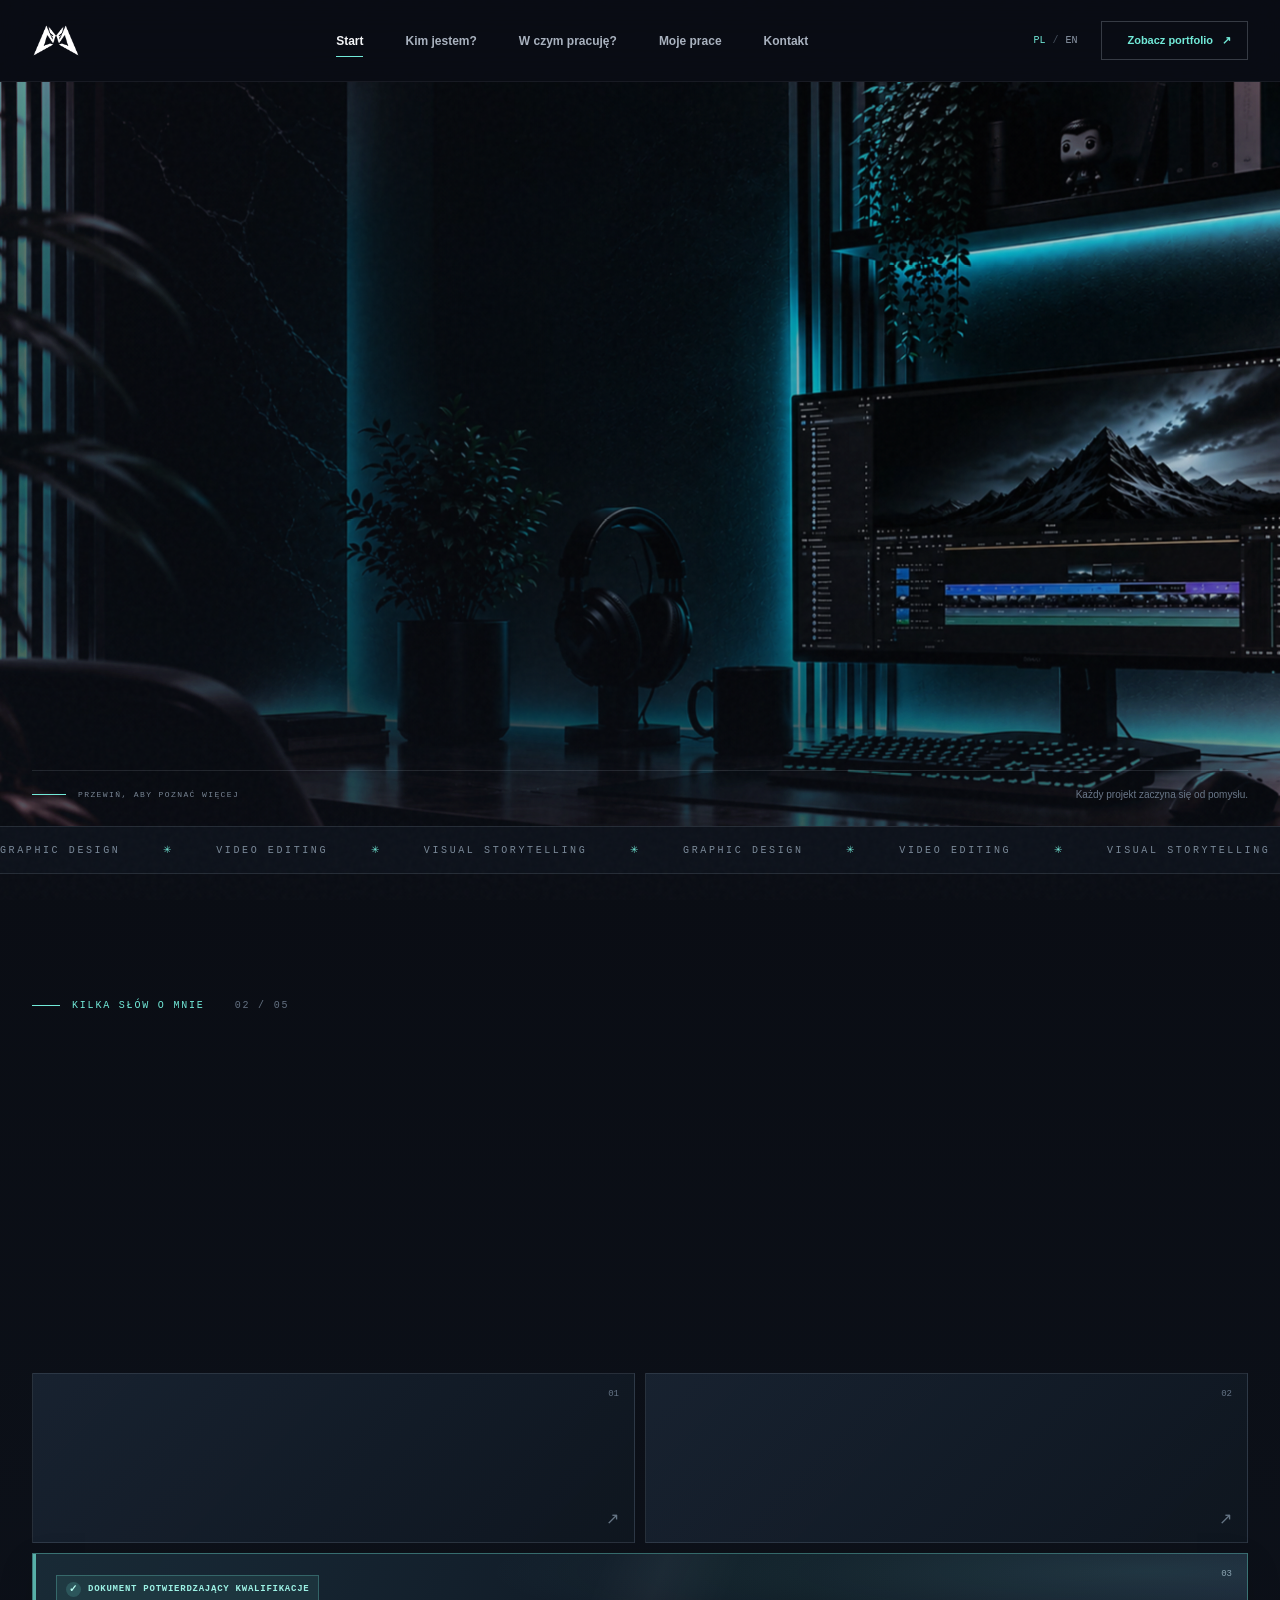
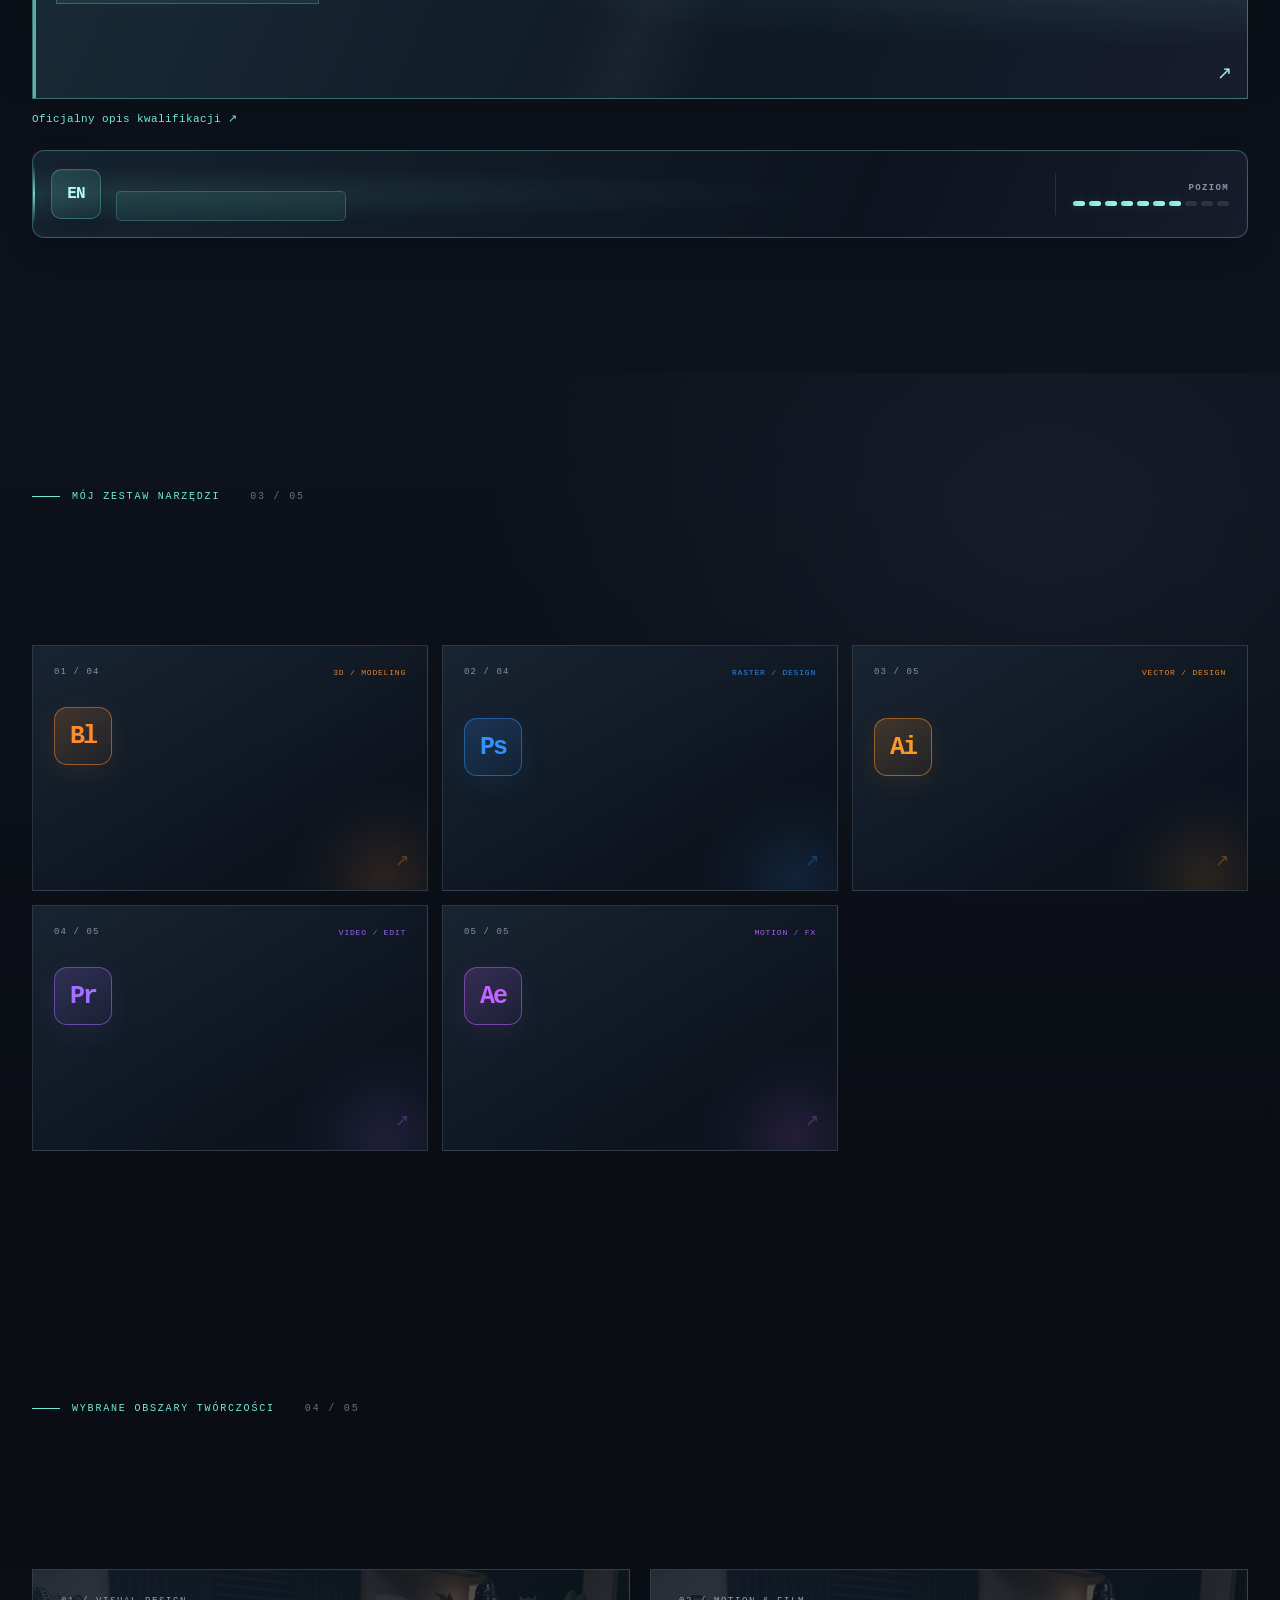
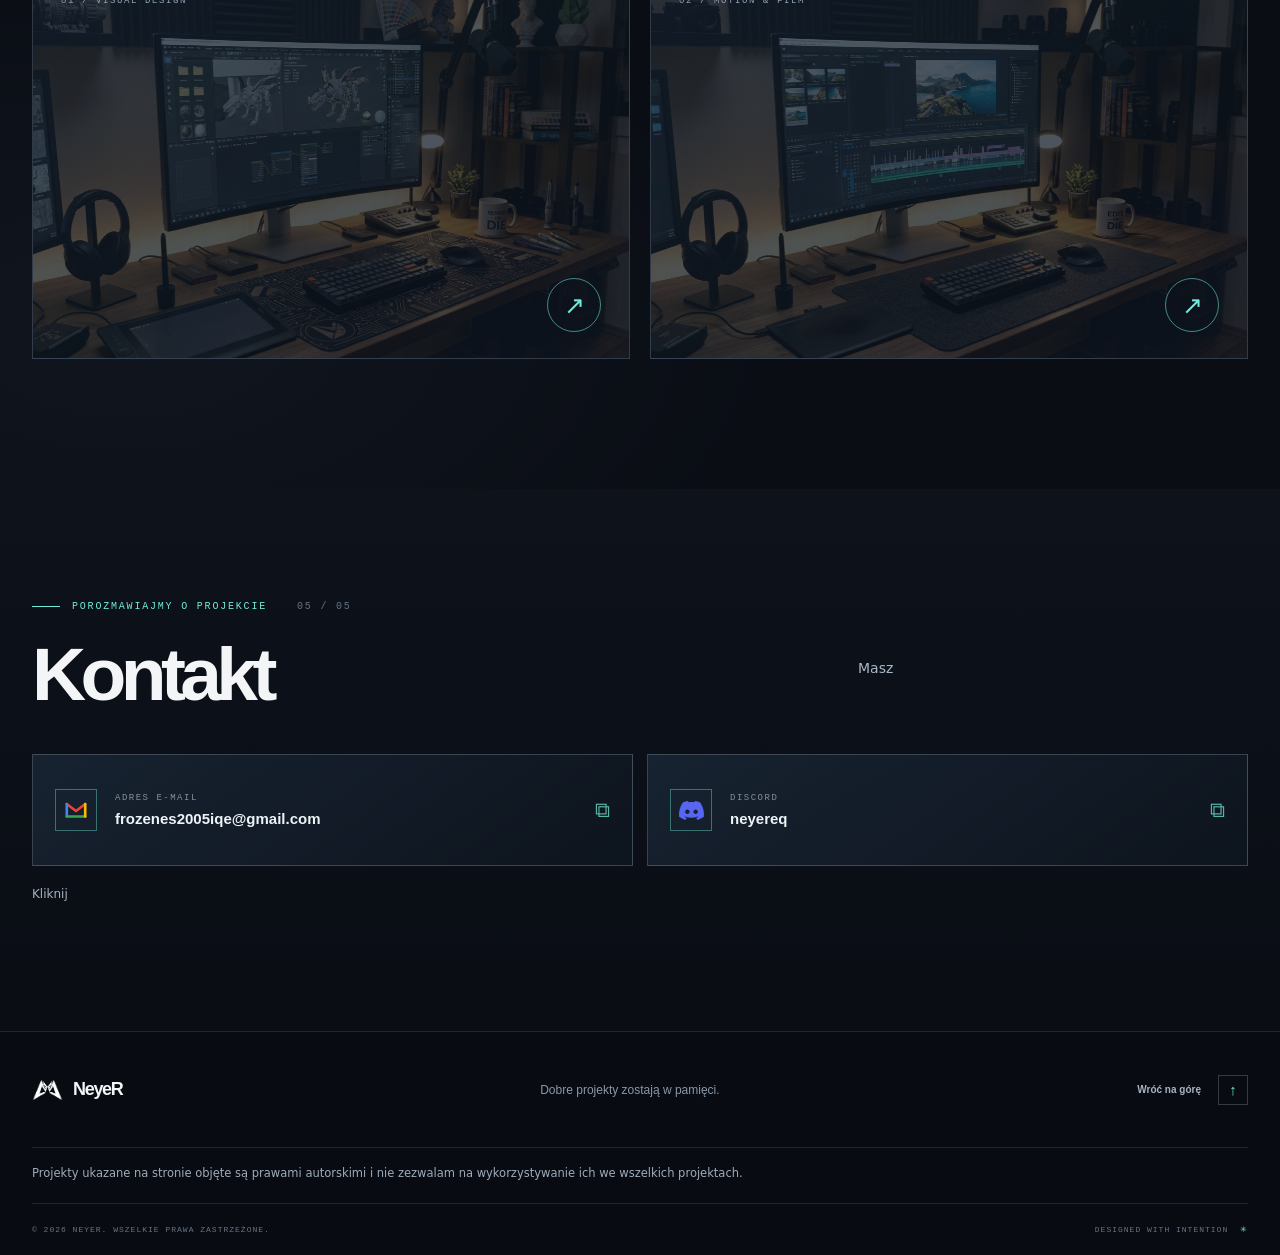
==== commit 3ed60dd4: "Bust cache after no-clip text animation v23 (index.html)" ====
--- a/index.html
+++ b/index.html
@@ -11,8 +11,8 @@
   <meta property="og:type" content="website">
   <title>NeyeR — Visual Designer & Video Editor</title>
   <link rel="icon" type="image/png" href="assets/favicon.png">
-  <link rel="stylesheet" href="styles.css?v=20261114-description-typing-v22">
-  <script src="site.js?v=20261114-description-typing-v22" defer></script>
+  <link rel="stylesheet" href="styles.css?v=20261114-text-no-clip-v23">
+  <script src="site.js?v=20261114-text-no-clip-v23" defer></script>
   <script src="home.js?v=20261113-photo-overscan-v6" defer></script>
 </head>
 <body>
--- a/styles.css
+++ b/styles.css
@@ -900,32 +900,21 @@
   transform:translate3d(0,-7px,0);
 }
 
-/* === Typewriter reveal without changing the text's letter layout === */
+/* === Safe sequential text reveal: opacity only, never clips glyphs === */
 .typewriter-target .typewriter-word{
-  display:inline-block;
-  white-space:nowrap;
-  vertical-align:baseline;
-  overflow:visible;
-  /* Leave room around the glyphs: tight heading line-heights must not crop ascenders or descenders. */
-  clip-path:inset(-.34em 100% -.34em -.06em);
-  -webkit-clip-path:inset(-.34em 100% -.34em -.06em);
+  display:inline;
+  white-space:normal;
+  opacity:0;
 }
 .typewriter-target:not(.typewriter-active) .typewriter-word{
   animation:none!important;
+  opacity:0;
 }
 .typewriter-target.typewriter-active .typewriter-word{
-  animation-name:neyerTypeWord!important;
-  animation-duration:var(--typing-duration)!important;
-  animation-delay:var(--typing-delay)!important;
-  animation-timing-function:steps(var(--typing-steps),end)!important;
-  animation-iteration-count:1!important;
-  animation-fill-mode:both!important;
+  animation:neyerTypeWord .09s ease-out var(--typing-delay) both!important;
 }
 @keyframes neyerTypeWord{
-  to{
-    clip-path:inset(-.34em -.06em -.34em -.06em);
-    -webkit-clip-path:inset(-.34em -.06em -.34em -.06em);
-  }
+  to{opacity:1}
 }
 .typewriter-block-target{
   opacity:0;
@@ -948,7 +937,7 @@
 }
 @media(prefers-reduced-motion:reduce){
   .typewriter-target .typewriter-word{
-    clip-path:none!important;animation:none!important
+    opacity:1!important;animation:none!important
   }
   .typewriter-block-target{
     opacity:1!important;transform:none!important;filter:none!important;animation:none!important
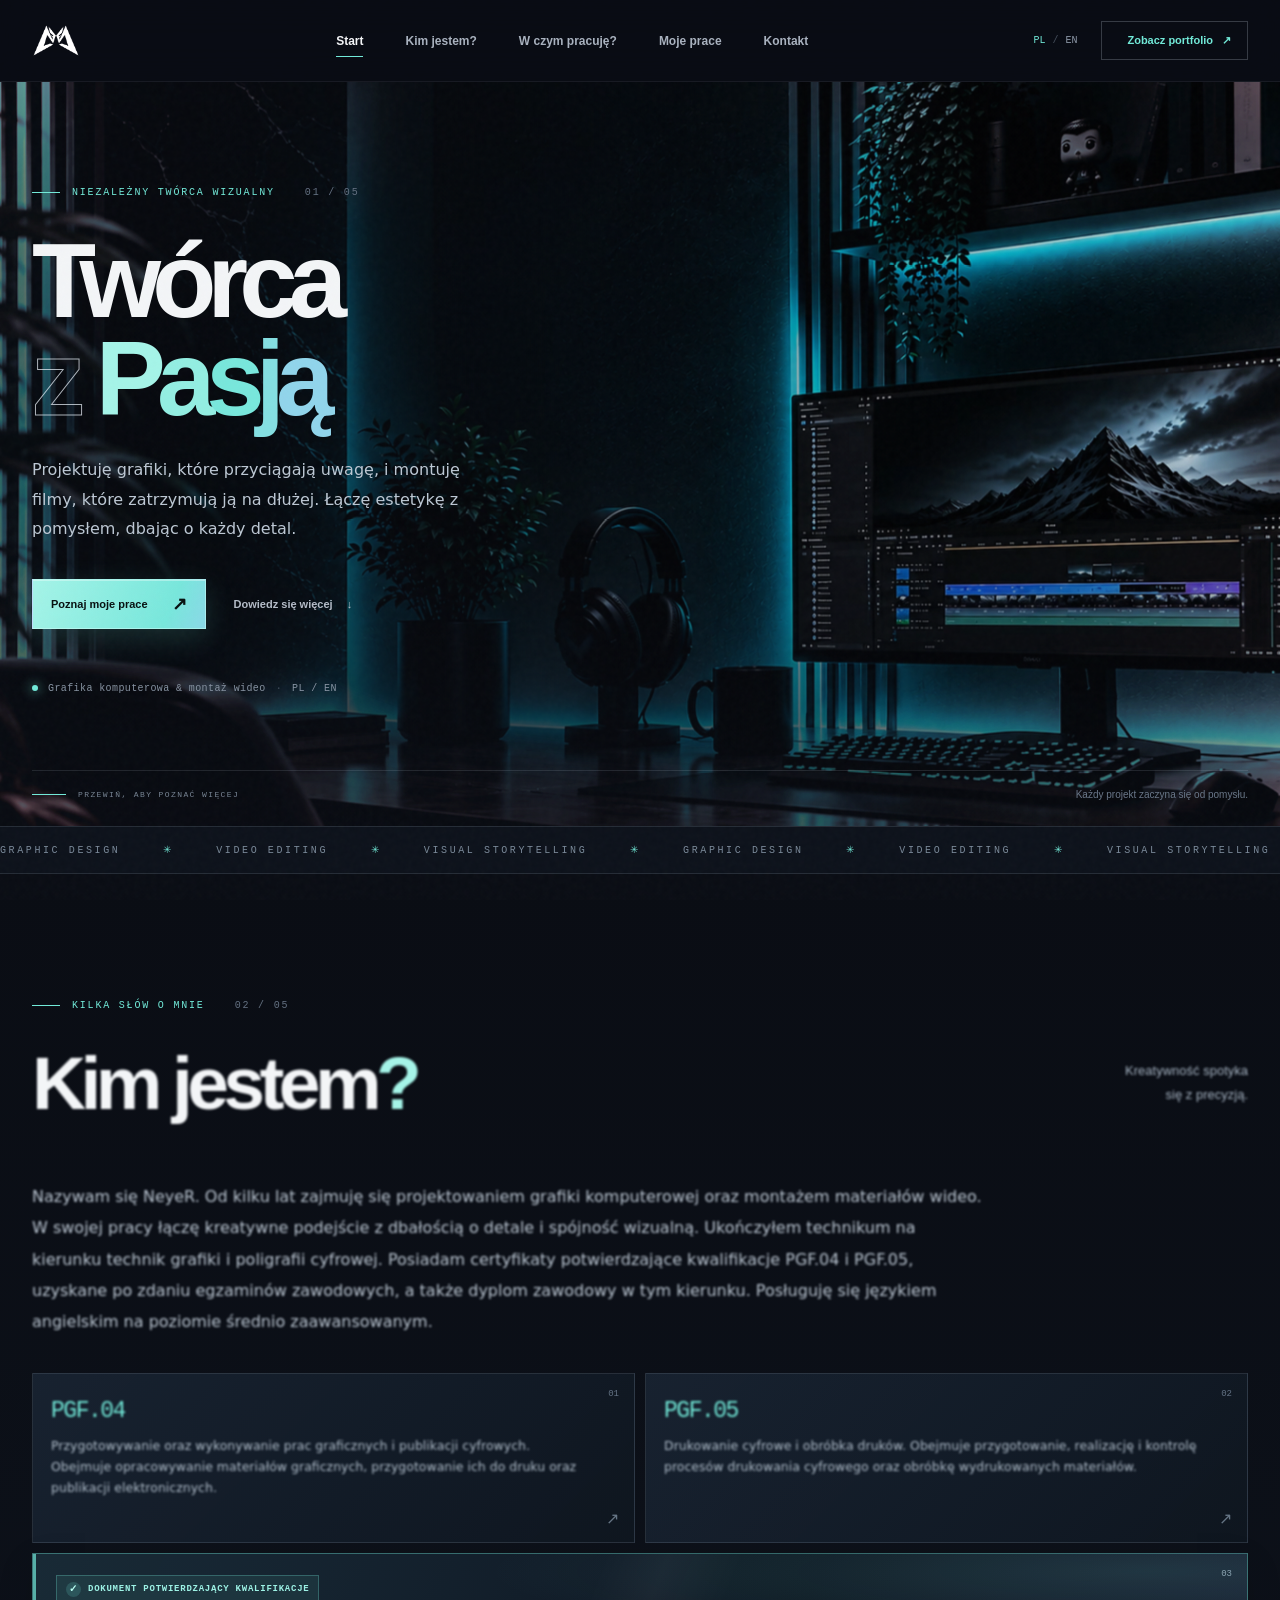
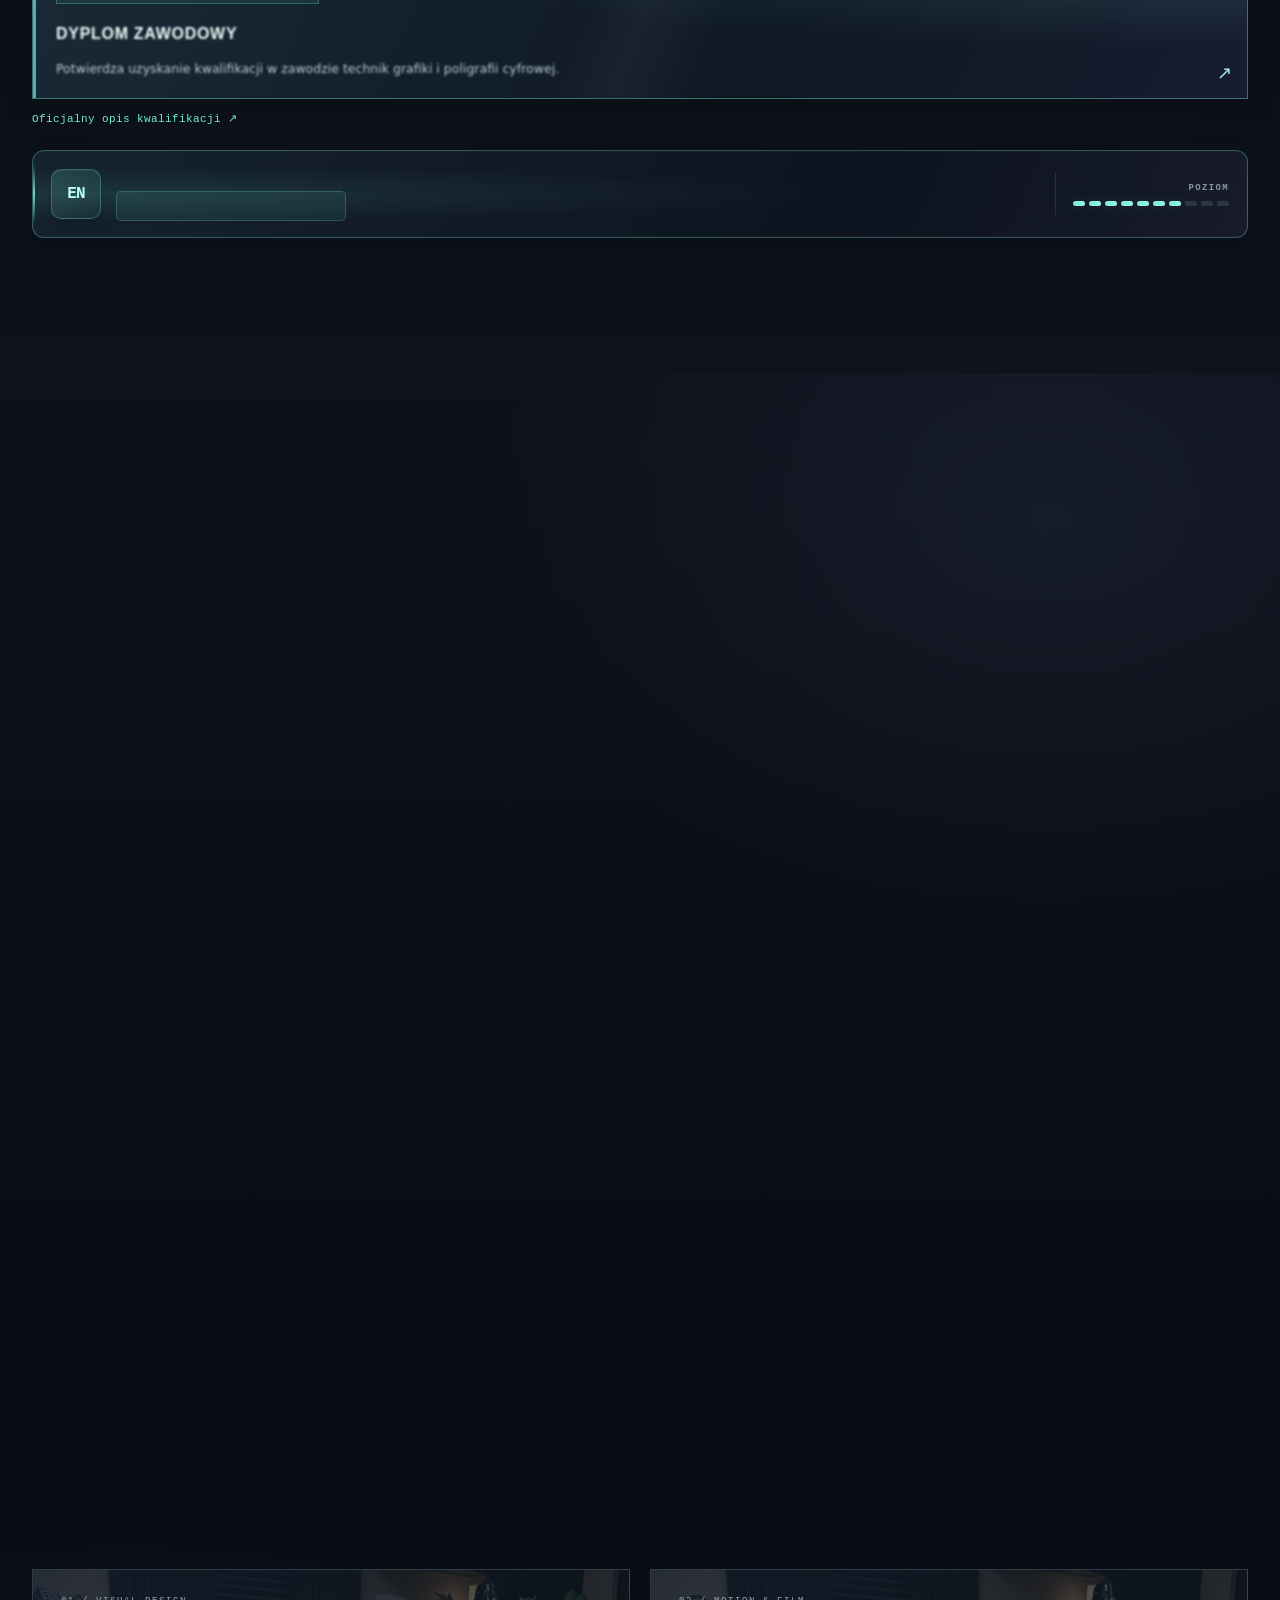
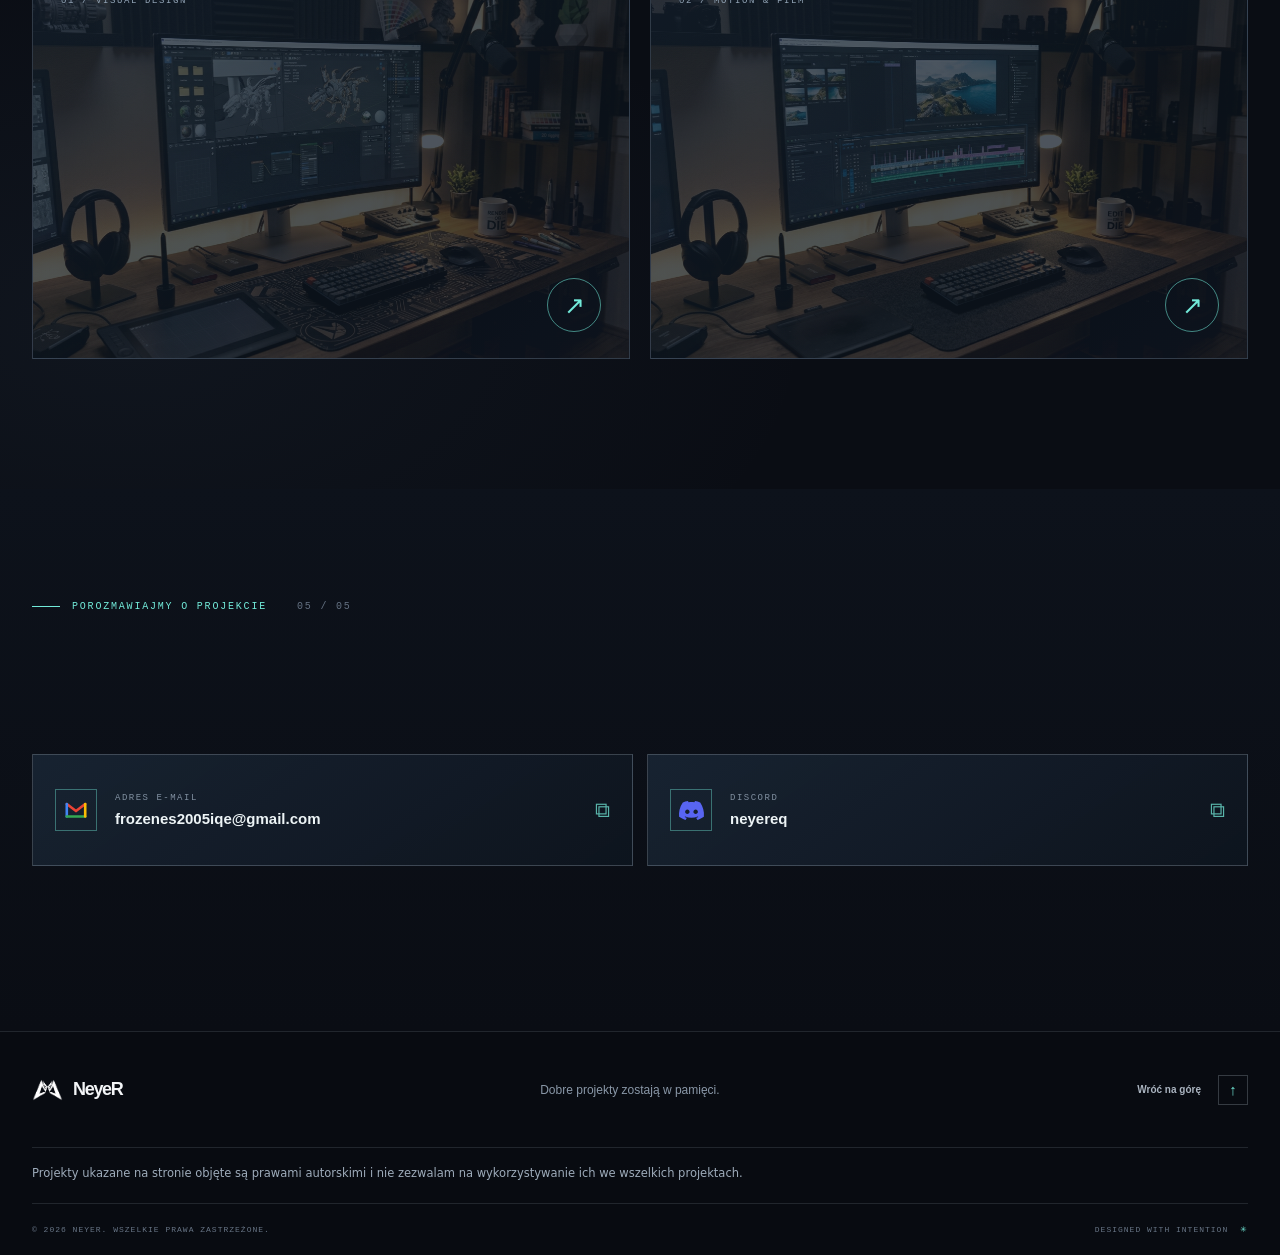
==== commit df55bb3a: "Bust cache for letter typewriter v24 (index.html)" ====
--- a/index.html
+++ b/index.html
@@ -11,8 +11,8 @@
   <meta property="og:type" content="website">
   <title>NeyeR — Visual Designer & Video Editor</title>
   <link rel="icon" type="image/png" href="assets/favicon.png">
-  <link rel="stylesheet" href="styles.css?v=20261114-text-no-clip-v23">
-  <script src="site.js?v=20261114-text-no-clip-v23" defer></script>
+  <link rel="stylesheet" href="styles.css?v=20261114-letter-typewriter-v24">
+  <script src="site.js?v=20261114-letter-typewriter-v24" defer></script>
   <script src="home.js?v=20261113-photo-overscan-v6" defer></script>
 </head>
 <body>
--- a/styles.css
+++ b/styles.css
@@ -2,6 +2,11 @@
 *{box-sizing:border-box}html{scroll-behavior:smooth;scroll-padding-top:96px}body{margin:0;background:var(--bg);color:var(--text);font-family:Manrope,Arial,sans-serif;overflow-x:hidden}body.menu-open{overflow:hidden}a{color:inherit;text-decoration:none}button{font:inherit}.wrap{width:min(var(--max),calc(100% - 64px));margin-inline:auto}.noise{position:fixed;inset:0;z-index:20;pointer-events:none;opacity:.035;background-image:url("data:image/svg+xml,%3Csvg viewBox='0 0 180 180' xmlns='http://www.w3.org/2000/svg'%3E%3Cfilter id='n'%3E%3CfeTurbulence type='fractalNoise' baseFrequency='.88' numOctaves='3' stitchTiles='stitch'/%3E%3C/filter%3E%3Crect width='100%25' height='100%25' filter='url(%23n)' opacity='.7'/%3E%3C/svg%3E")}.scroll-progress{height:2px;position:fixed;z-index:50;inset:0 0 auto;background:transparent}.scroll-progress span{display:block;height:100%;width:0;background:linear-gradient(90deg,var(--aqua),var(--violet))}
 .site-header{height:82px;position:sticky;top:0;z-index:40;background:rgba(10,13,20,.76);backdrop-filter:blur(18px);border-bottom:1px solid rgba(213,226,240,.07)}.header-inner{height:100%;display:flex;align-items:center;justify-content:space-between}.brand{display:flex;align-items:center;gap:0;min-width:64px}.brand-mark{width:48px;height:44px;display:grid;place-items:center}.brand-mark img{width:100%;height:100%;object-fit:contain}.brand-word,.footer-brand>span{font-size:21px;font-weight:800;letter-spacing:-1.3px}.brand-dot{color:var(--aqua)}.main-nav{display:flex;align-items:center;gap:42px;margin-left:15px}.nav-link{position:relative;color:#a9b2bf;font-size:12px;font-weight:700;transition:color .25s}.nav-link:after{content:"";position:absolute;left:0;right:100%;bottom:-9px;height:1px;background:var(--aqua);transition:right .3s var(--ease)}.nav-link:hover,.nav-link.active{color:var(--text)}.nav-link:hover:after,.nav-link.active:after{right:0}.header-actions{display:flex;align-items:center;gap:24px}.lang-switch{border:0;background:transparent;color:var(--muted);display:flex;gap:7px;align-items:center;cursor:pointer;font:500 10px 'DM Mono',monospace;padding:8px 0}.lang-option{transition:color .2s}.lang-option.selected{color:var(--aqua)}.lang-divider{color:#46505d}.header-cta{font-size:11px;font-weight:800;padding:12px 16px;border:1px solid var(--line-strong);transition:background .25s,border .25s,color .25s}.header-cta span{color:var(--aqua);margin-left:9px}.header-cta:hover{background:var(--aqua);border-color:var(--aqua);color:#091111}.header-cta:hover span{color:#091111}.menu-toggle{display:none;background:none;border:0;padding:8px}.menu-toggle span{display:block;width:22px;height:1px;background:white;margin:6px}
 .section-shell{position:relative}.hero{min-height:730px;padding:110px 0 26px;overflow:hidden;background:radial-gradient(ellipse at 78% 46%,rgba(78,108,137,.12),transparent 39%),linear-gradient(180deg,#0b1018 0%,var(--bg) 100%)}.hero:before{content:"";position:absolute;inset:0;background-image:linear-gradient(rgba(180,205,230,.035) 1px,transparent 1px),linear-gradient(90deg,rgba(180,205,230,.035) 1px,transparent 1px);background-size:72px 72px;mask-image:linear-gradient(90deg,black,transparent 92%);pointer-events:none}.hero-grid{display:grid;grid-template-columns:1fr 1fr;align-items:center;gap:30px;position:relative;z-index:1}.hero-copy{padding:5px 0 30px}.eyebrow{display:flex;align-items:center;gap:12px;color:var(--aqua);font:500 10px 'DM Mono',monospace;text-transform:uppercase;letter-spacing:1.8px}.eyebrow-line{width:28px;height:1px;background:var(--aqua)}.eyebrow-index{color:#647182;margin-left:18px}.hero-title{font-size:clamp(65px,8.2vw,112px);line-height:.93;letter-spacing:-.085em;margin:34px 0 28px;font-weight:800}.title-outline{color:transparent;-webkit-text-stroke:1px rgba(235,243,251,.72)}.title-accent{color:var(--aqua)}
+/* Preserve the accent treatment on individually animated letters. */
+.typewriter-target .title-accent .typewriter-char{
+  color:var(--letter-accent,var(--aqua));
+  -webkit-text-fill-color:currentColor;
+}
 .hero-description{max-width:450px;color:#a8b2c1;font-size:14px;line-height:1.9;margin:0}.hero-actions{display:flex;align-items:center;gap:28px;margin-top:35px}.button{min-height:50px;display:inline-flex;align-items:center;gap:24px;padding:0 18px;font-size:11px;font-weight:800;transition:transform .25s,box-shadow .25s}.button-primary{background:var(--aqua);color:#071111;box-shadow:0 10px 35px rgba(114,234,217,.12)}.button-primary:hover{transform:translateY(-3px);box-shadow:0 14px 36px rgba(114,234,217,.23)}
 /* Soft aqua-to-lavender gradient reserved for the main hero CTA. */
 .hero-actions>.button-primary{background:linear-gradient(112deg,#a5f4e8 0%,#78e7dc 52%,#b2b7ff 100%);background-size:155% 100%;background-position:0 50%;border:1px solid rgba(207,255,249,.48);box-shadow:0 9px 30px rgba(114,234,217,.16),inset 0 1px 0 rgba(255,255,255,.35);transition:transform .25s,box-shadow .25s,background-position .55s cubic-bezier(.2,.75,.2,1)}
@@ -900,21 +905,27 @@
   transform:translate3d(0,-7px,0);
 }
 
-/* === Safe sequential text reveal: opacity only, never clips glyphs === */
-.typewriter-target .typewriter-word{
+/* === Original letter-by-letter reveal, kept in normal inline text flow === */
+.typewriter-target .typewriter-char{
   display:inline;
-  white-space:normal;
+  position:relative;
+  top:.14em;
   opacity:0;
-}
-.typewriter-target:not(.typewriter-active) .typewriter-word{
-  animation:none!important;
-  opacity:0;
-}
-.typewriter-target.typewriter-active .typewriter-word{
-  animation:neyerTypeWord .09s ease-out var(--typing-delay) both!important;
-}
-@keyframes neyerTypeWord{
-  to{opacity:1}
+  filter:blur(1px);
+  white-space:pre;
+}
+.typewriter-target:not(.typewriter-active) .typewriter-char{
+  animation-name:none!important;
+}
+.typewriter-target.typewriter-active .typewriter-char{
+  animation-name:neyerTypeChar!important;
+  animation-duration:.34s!important;
+  animation-timing-function:cubic-bezier(.2,.75,.25,1)!important;
+  animation-iteration-count:1!important;
+  animation-fill-mode:both!important;
+}
+@keyframes neyerTypeChar{
+  to{opacity:1;top:0;filter:blur(0)}
 }
 .typewriter-block-target{
   opacity:0;
@@ -936,8 +947,8 @@
   -webkit-text-stroke:0!important;
 }
 @media(prefers-reduced-motion:reduce){
-  .typewriter-target .typewriter-word{
-    opacity:1!important;animation:none!important
+  .typewriter-target .typewriter-char{
+    opacity:1!important;top:0!important;filter:none!important;animation:none!important
   }
   .typewriter-block-target{
     opacity:1!important;transform:none!important;filter:none!important;animation:none!important
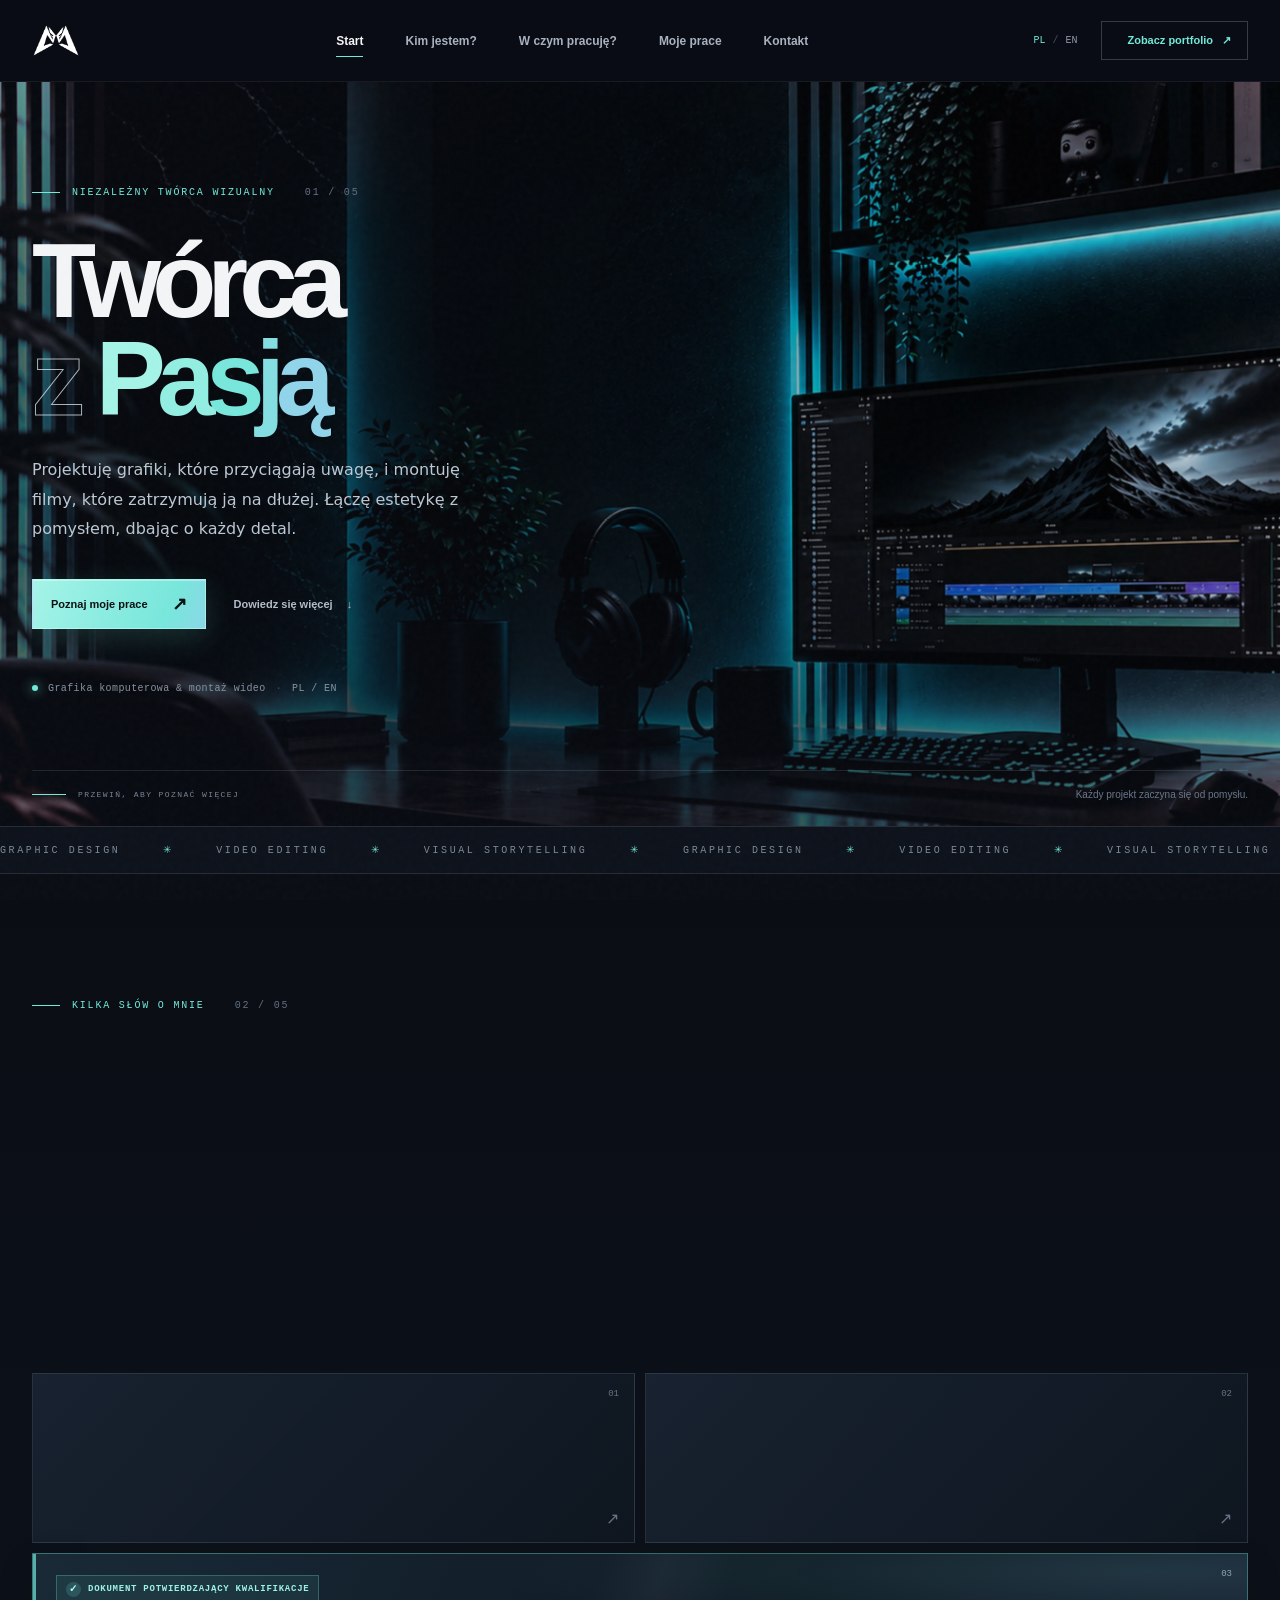
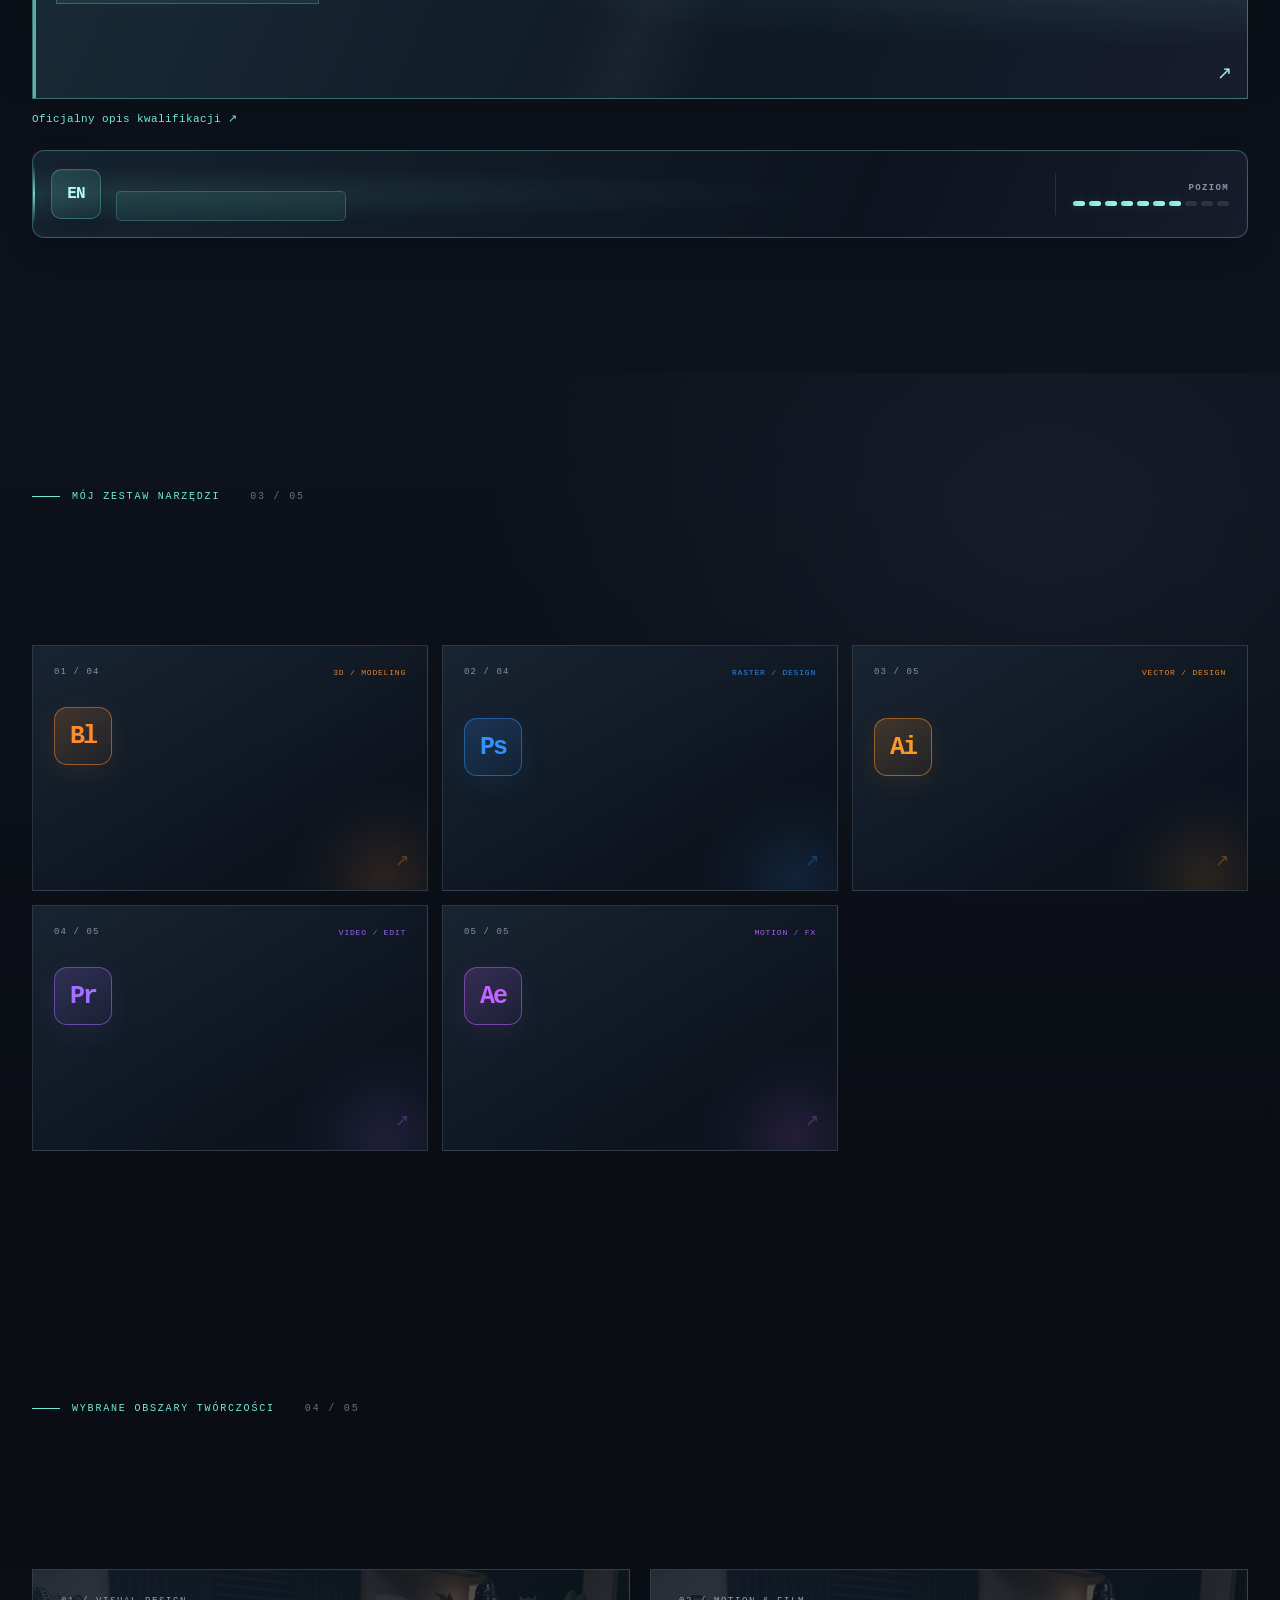
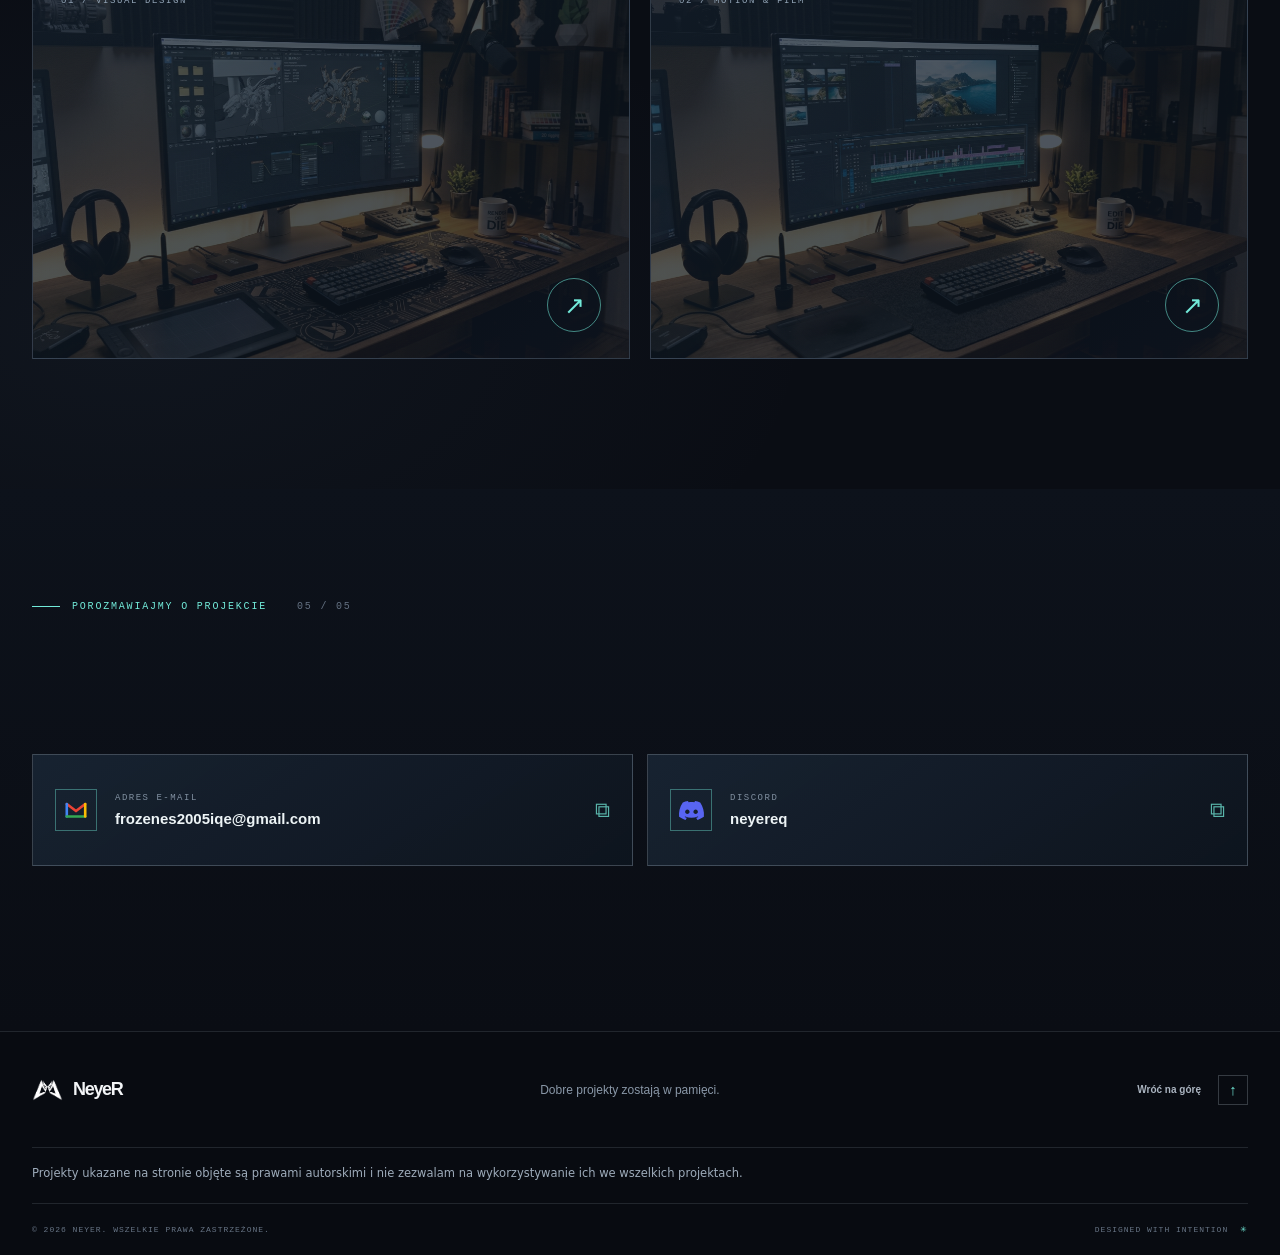
==== commit eee9acfe: "Bust cache after typewriter observer optimization v25 (index.html)" ====
--- a/index.html
+++ b/index.html
@@ -11,8 +11,8 @@
   <meta property="og:type" content="website">
   <title>NeyeR — Visual Designer & Video Editor</title>
   <link rel="icon" type="image/png" href="assets/favicon.png">
-  <link rel="stylesheet" href="styles.css?v=20261114-letter-typewriter-v24">
-  <script src="site.js?v=20261114-letter-typewriter-v24" defer></script>
+  <link rel="stylesheet" href="styles.css?v=20261114-letter-typewriter-v25">
+  <script src="site.js?v=20261114-letter-typewriter-v25" defer></script>
   <script src="home.js?v=20261113-photo-overscan-v6" defer></script>
 </head>
 <body>
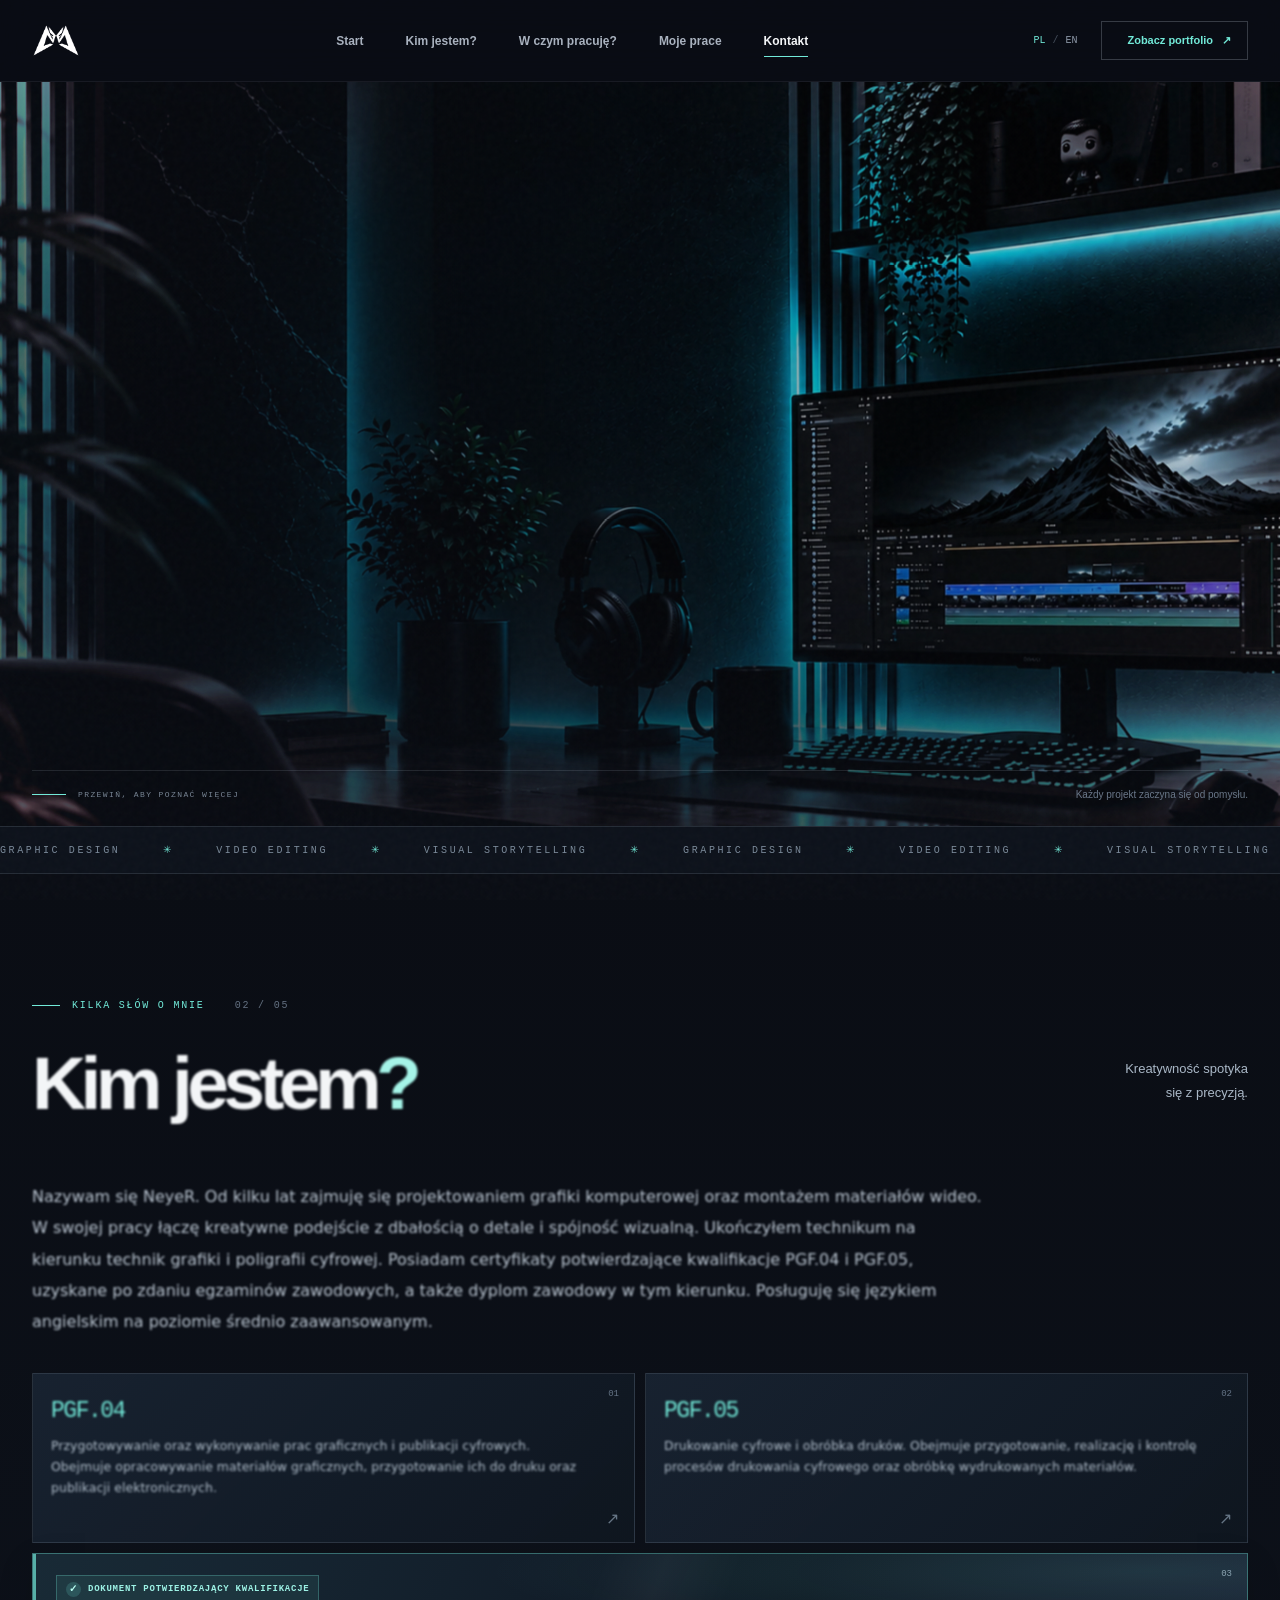
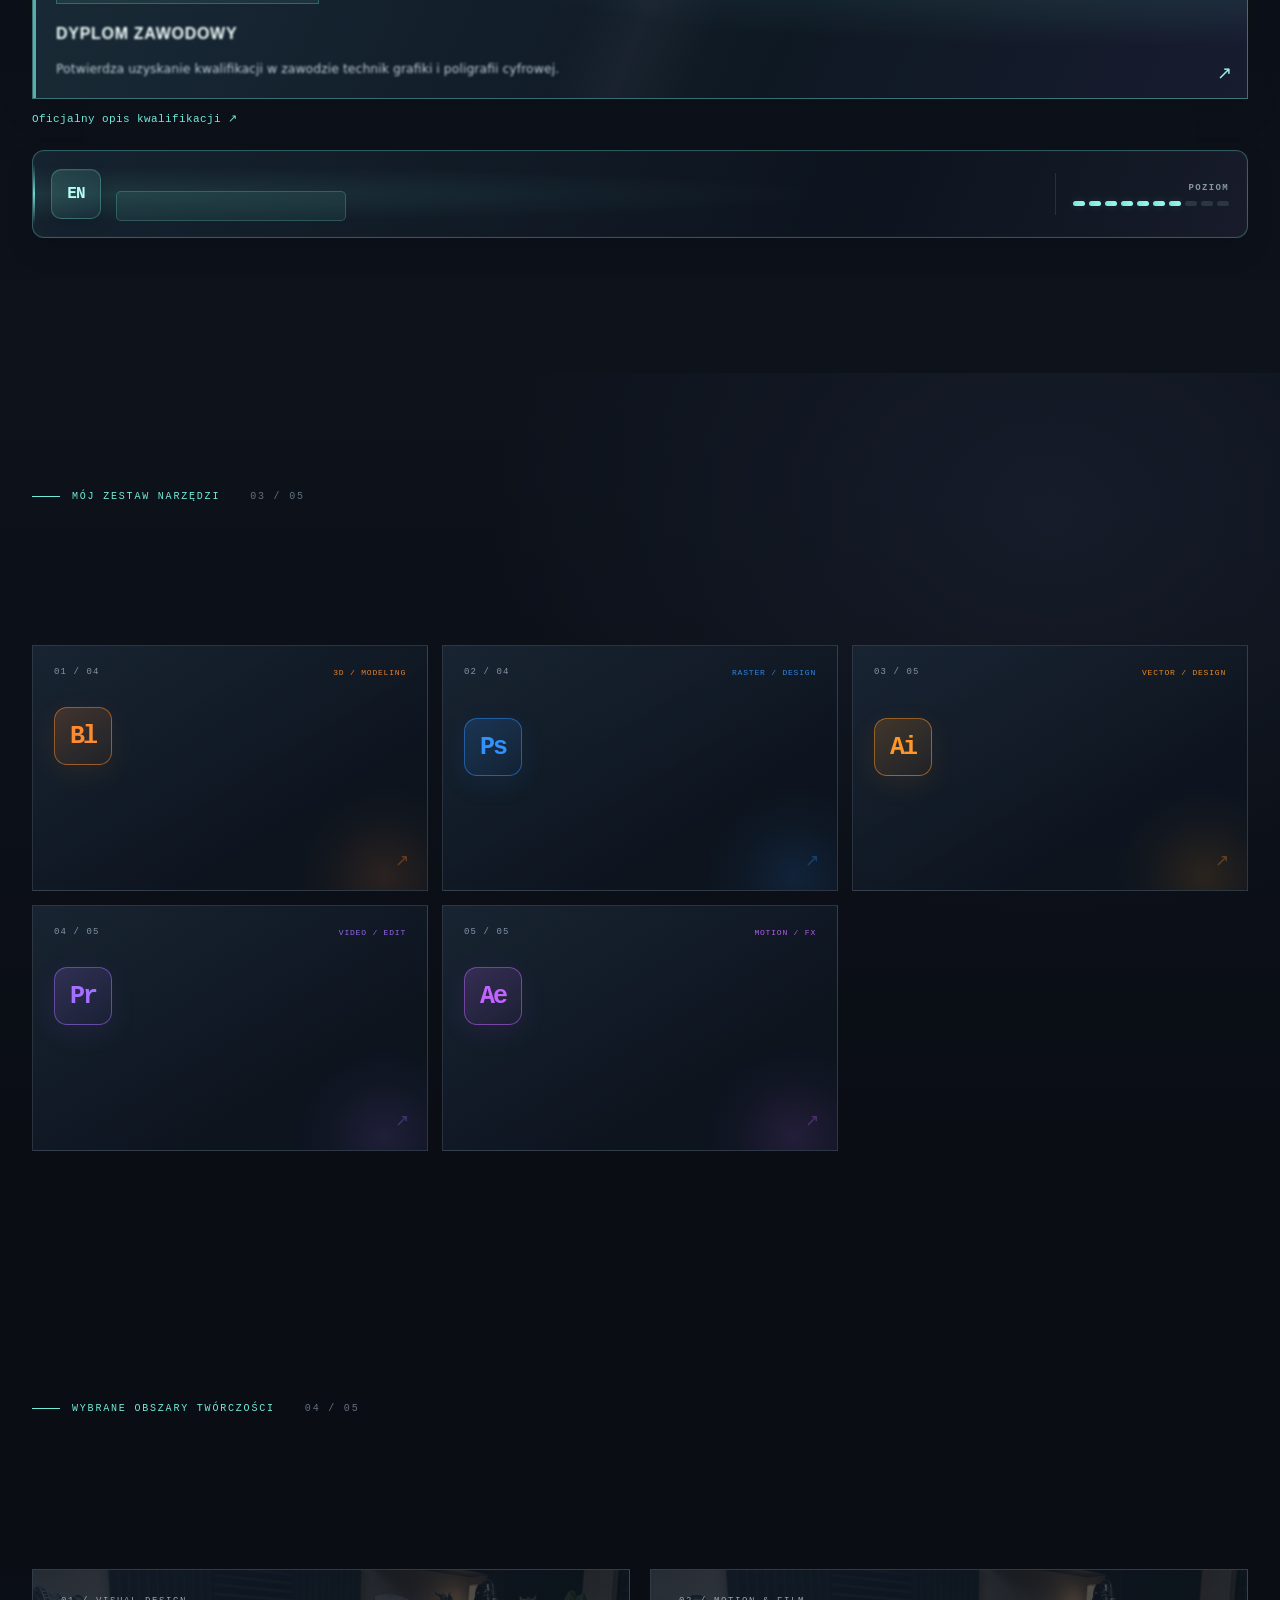
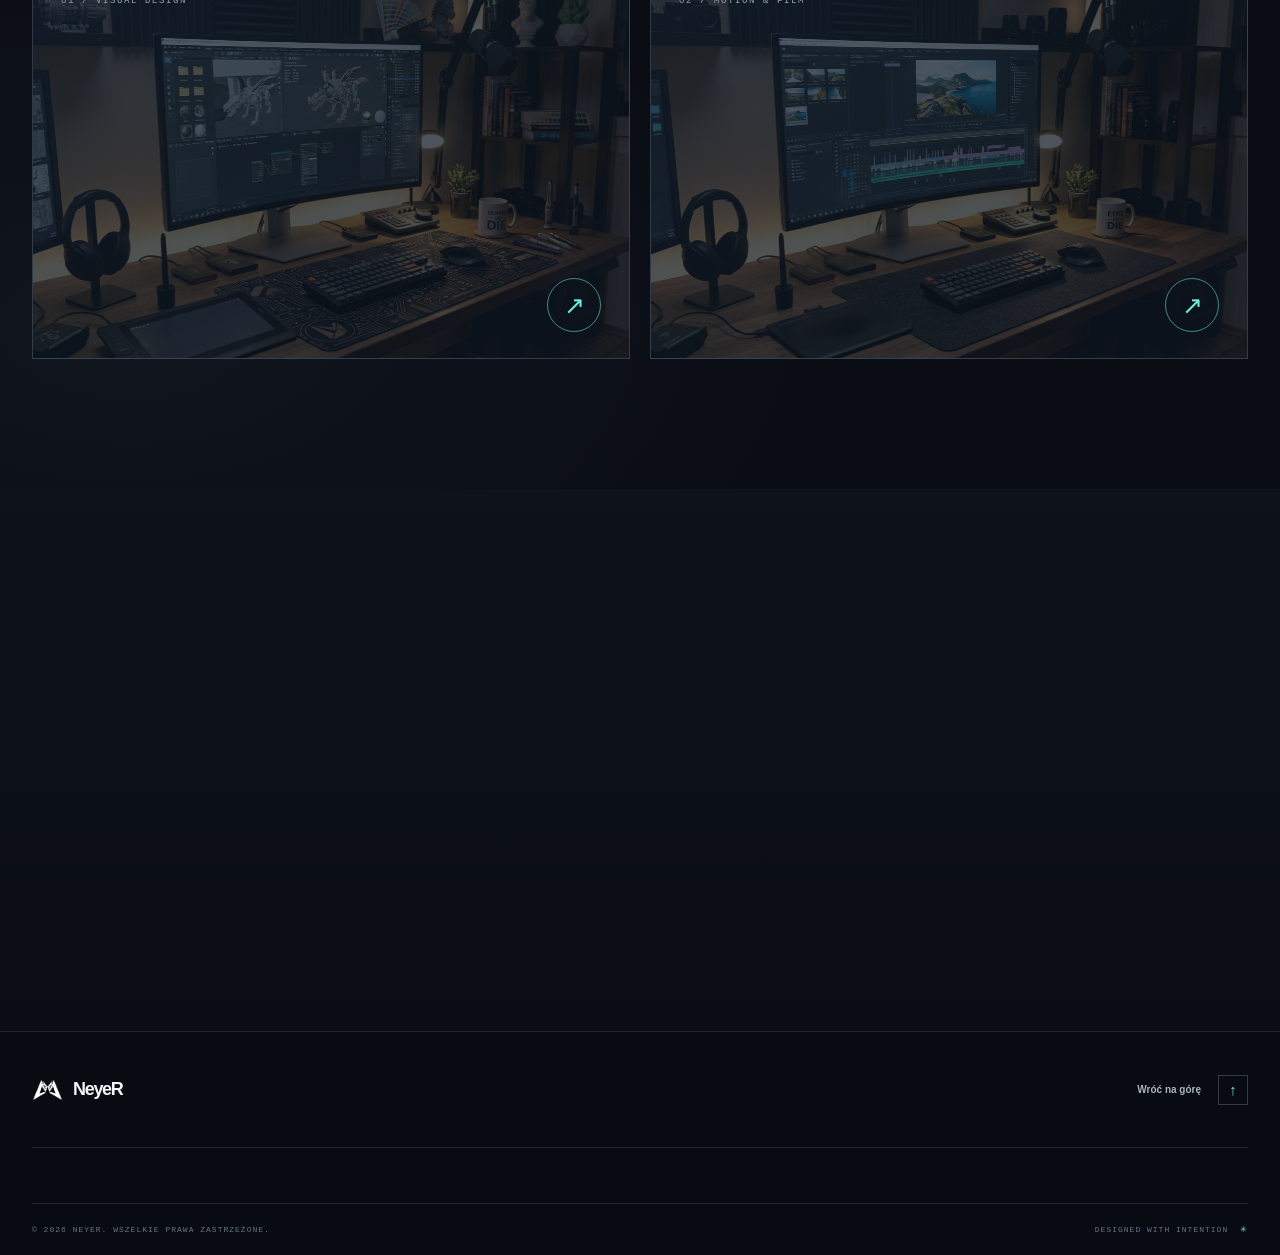
==== commit d53cbd3b: "Apply letter-by-letter typing animation across all pages" ====
--- a/index.html
+++ b/index.html
@@ -12,7 +12,7 @@
   <title>NeyeR — Visual Designer & Video Editor</title>
   <link rel="icon" type="image/png" href="assets/favicon.png">
   <link rel="stylesheet" href="styles.css?v=20261114-letter-typewriter-v25">
-  <script src="site.js?v=20261114-letter-typewriter-v25" defer></script>
+  <script src="site.js?v=20261114-letter-typewriter-v26" defer></script>
   <script src="home.js?v=20261113-photo-overscan-v6" defer></script>
 </head>
 <body>
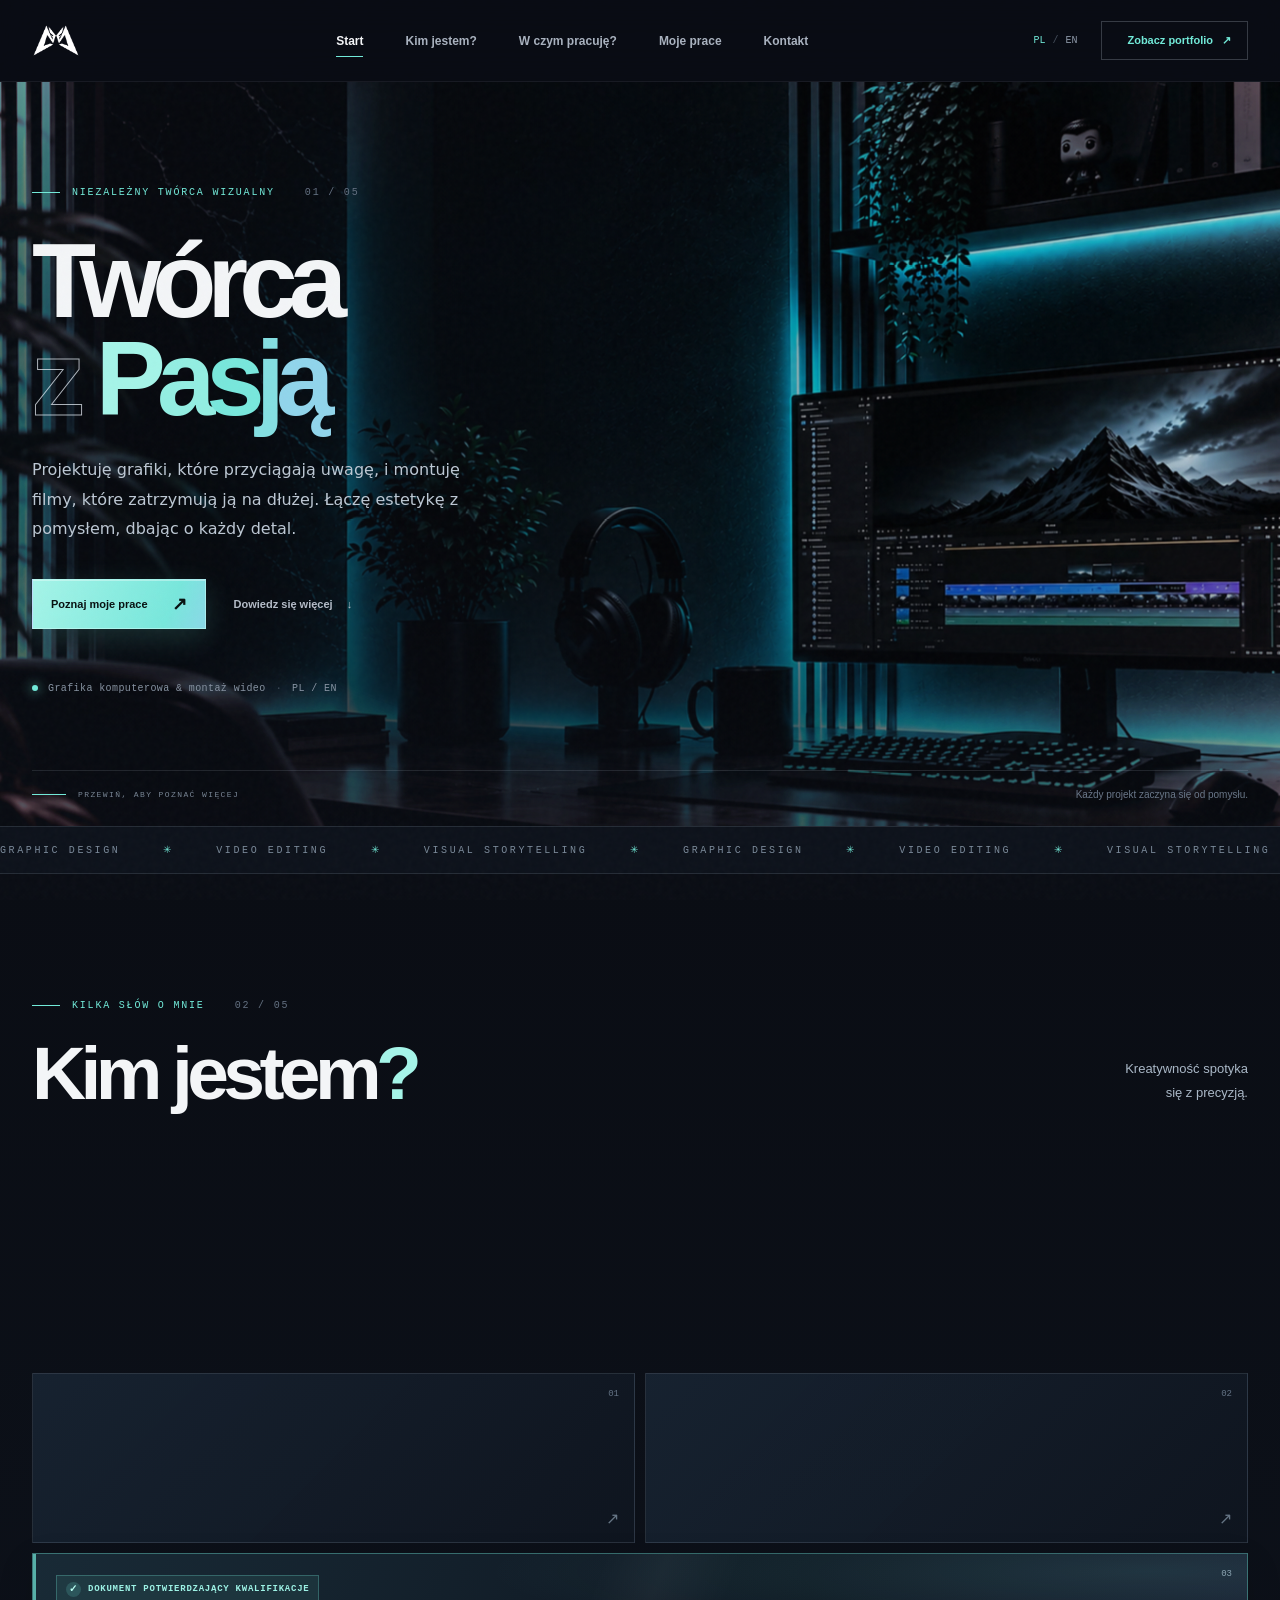
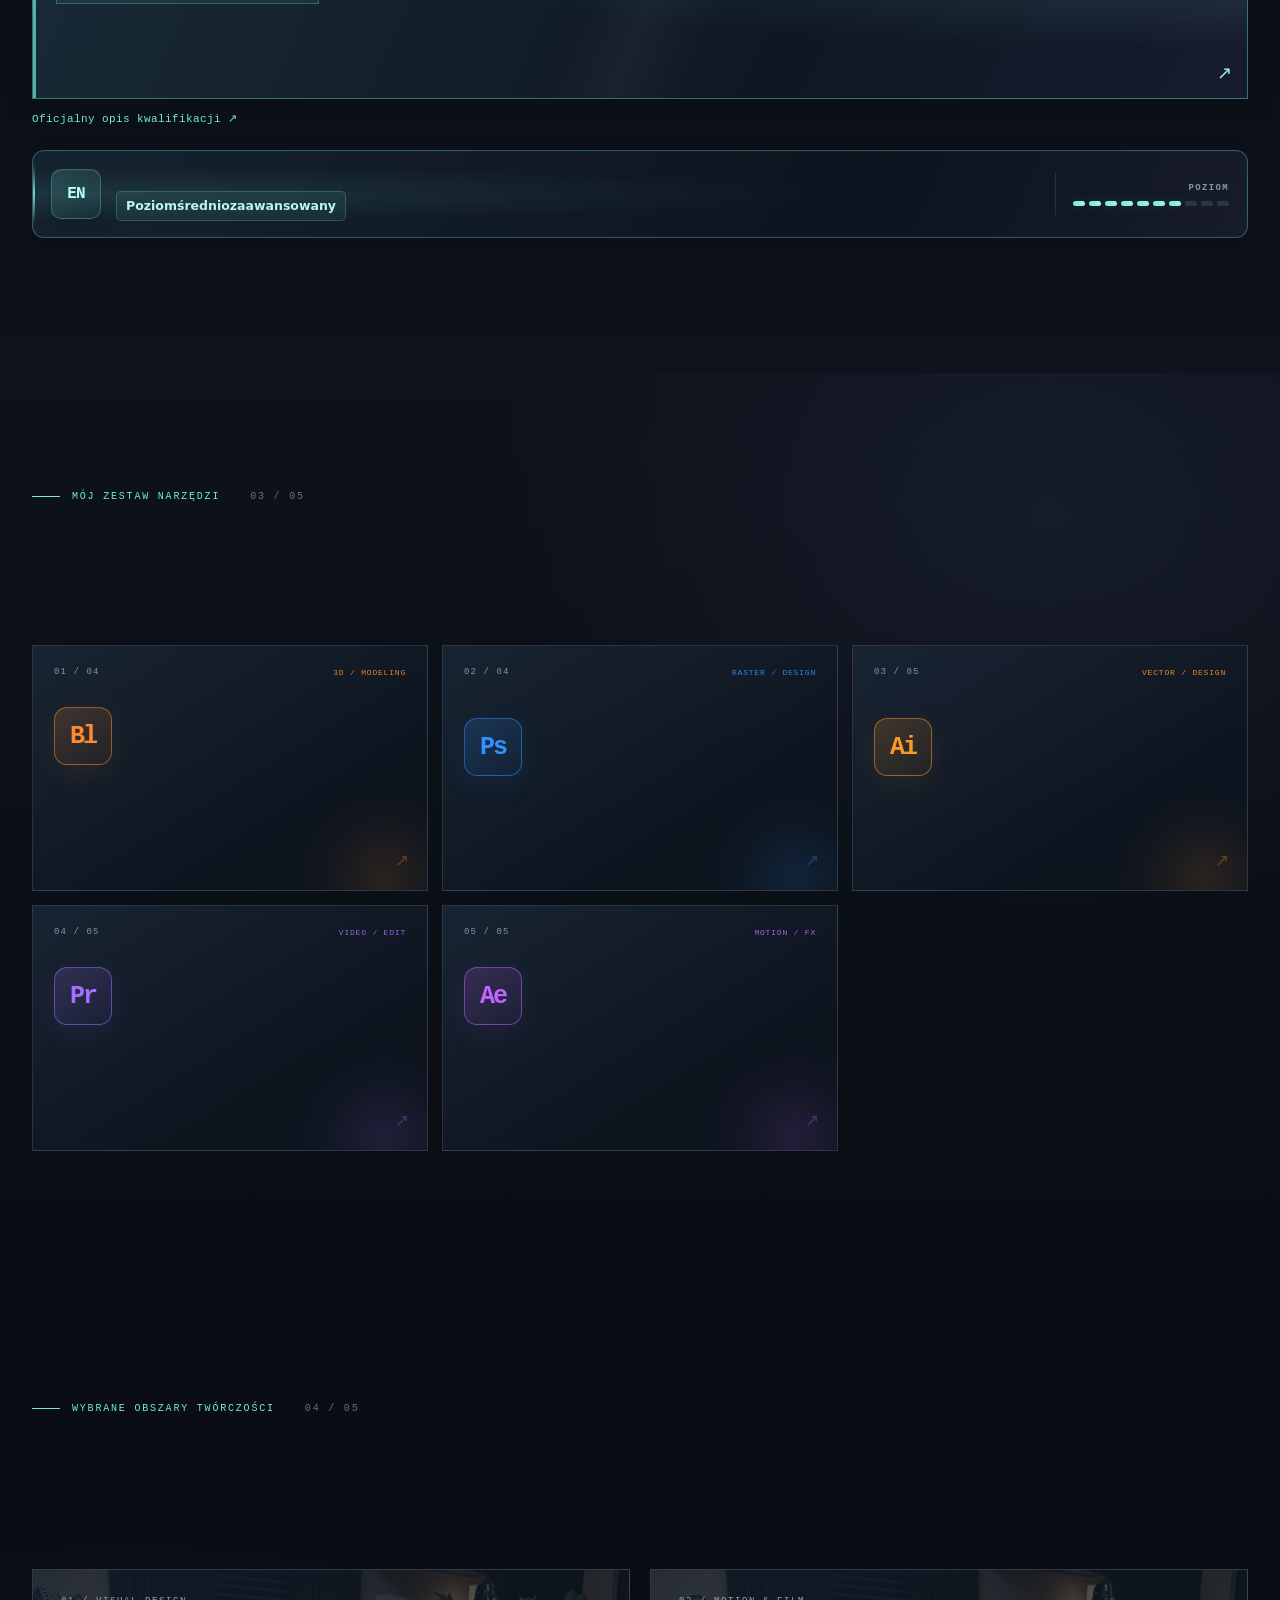
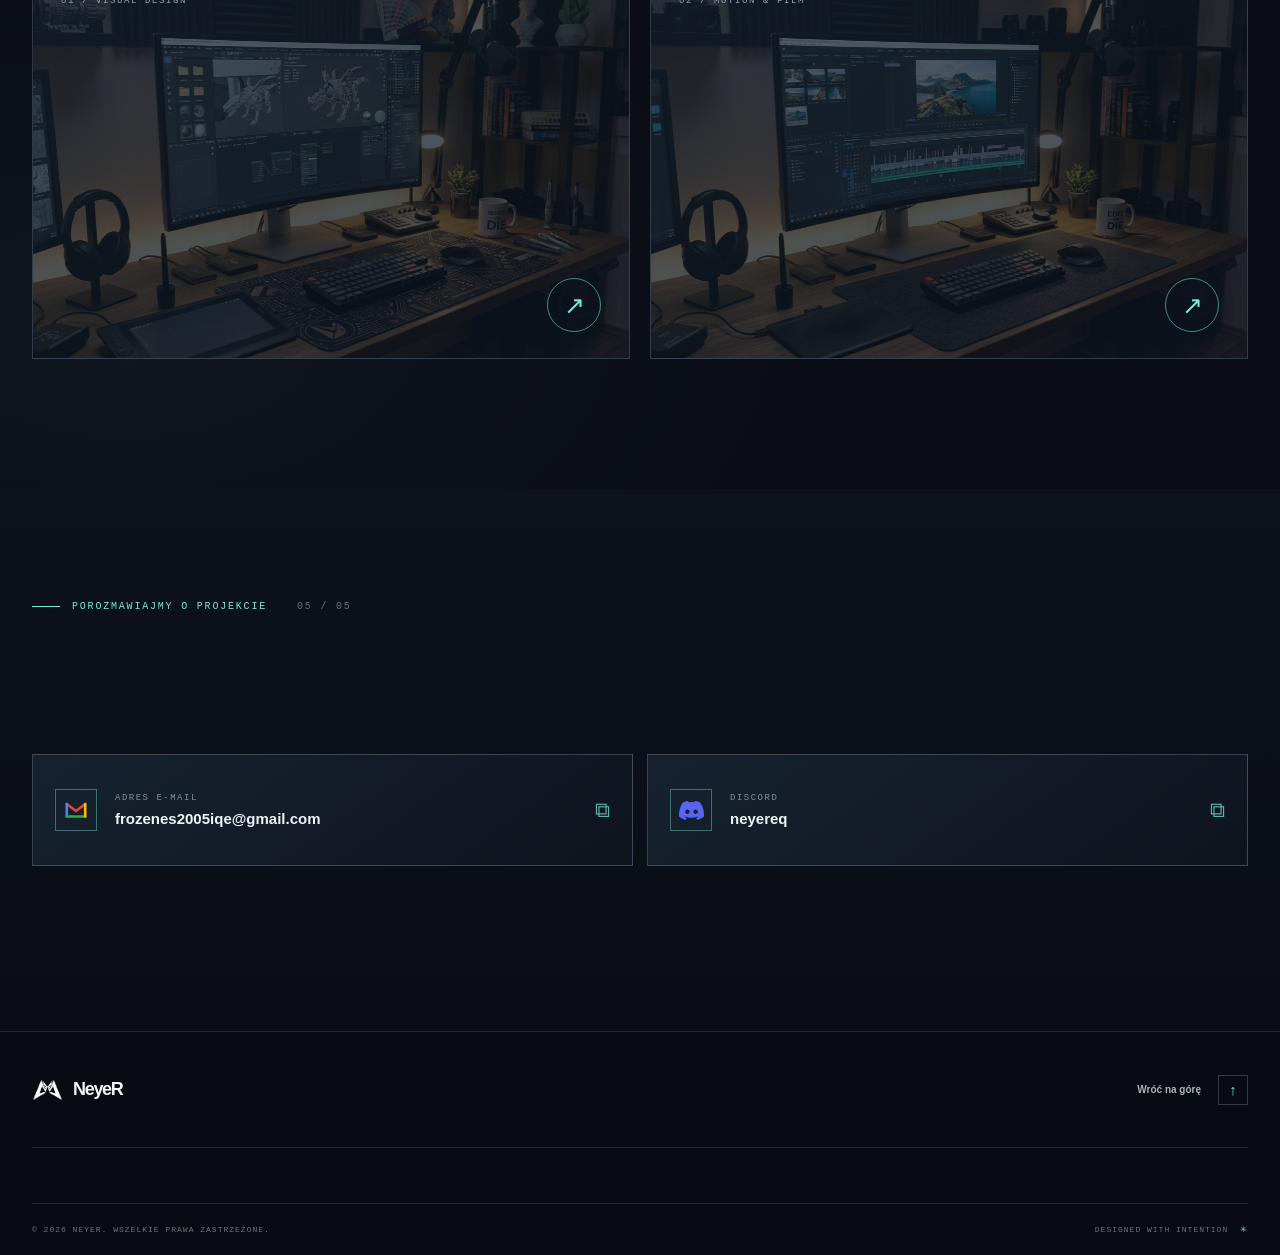
==== commit b132e5cb: "Optimize About section animations without removing effects" ====
--- a/index.html
+++ b/index.html
@@ -12,7 +12,7 @@
   <title>NeyeR — Visual Designer & Video Editor</title>
   <link rel="icon" type="image/png" href="assets/favicon.png">
   <link rel="stylesheet" href="styles.css?v=20261114-letter-typewriter-v25">
-  <script src="site.js?v=20261114-letter-typewriter-v26" defer></script>
+  <script src="site.js?v=20261114-about-performance-v27" defer></script>
   <script src="home.js?v=20261113-photo-overscan-v6" defer></script>
 </head>
 <body>
--- a/styles.css
+++ b/styles.css
@@ -919,7 +919,7 @@
 }
 .typewriter-target.typewriter-active .typewriter-char{
   animation-name:neyerTypeChar!important;
-  animation-duration:.34s!important;
+  animation-duration:var(--typewriter-duration,.34s)!important;
   animation-timing-function:cubic-bezier(.2,.75,.25,1)!important;
   animation-iteration-count:1!important;
   animation-fill-mode:both!important;
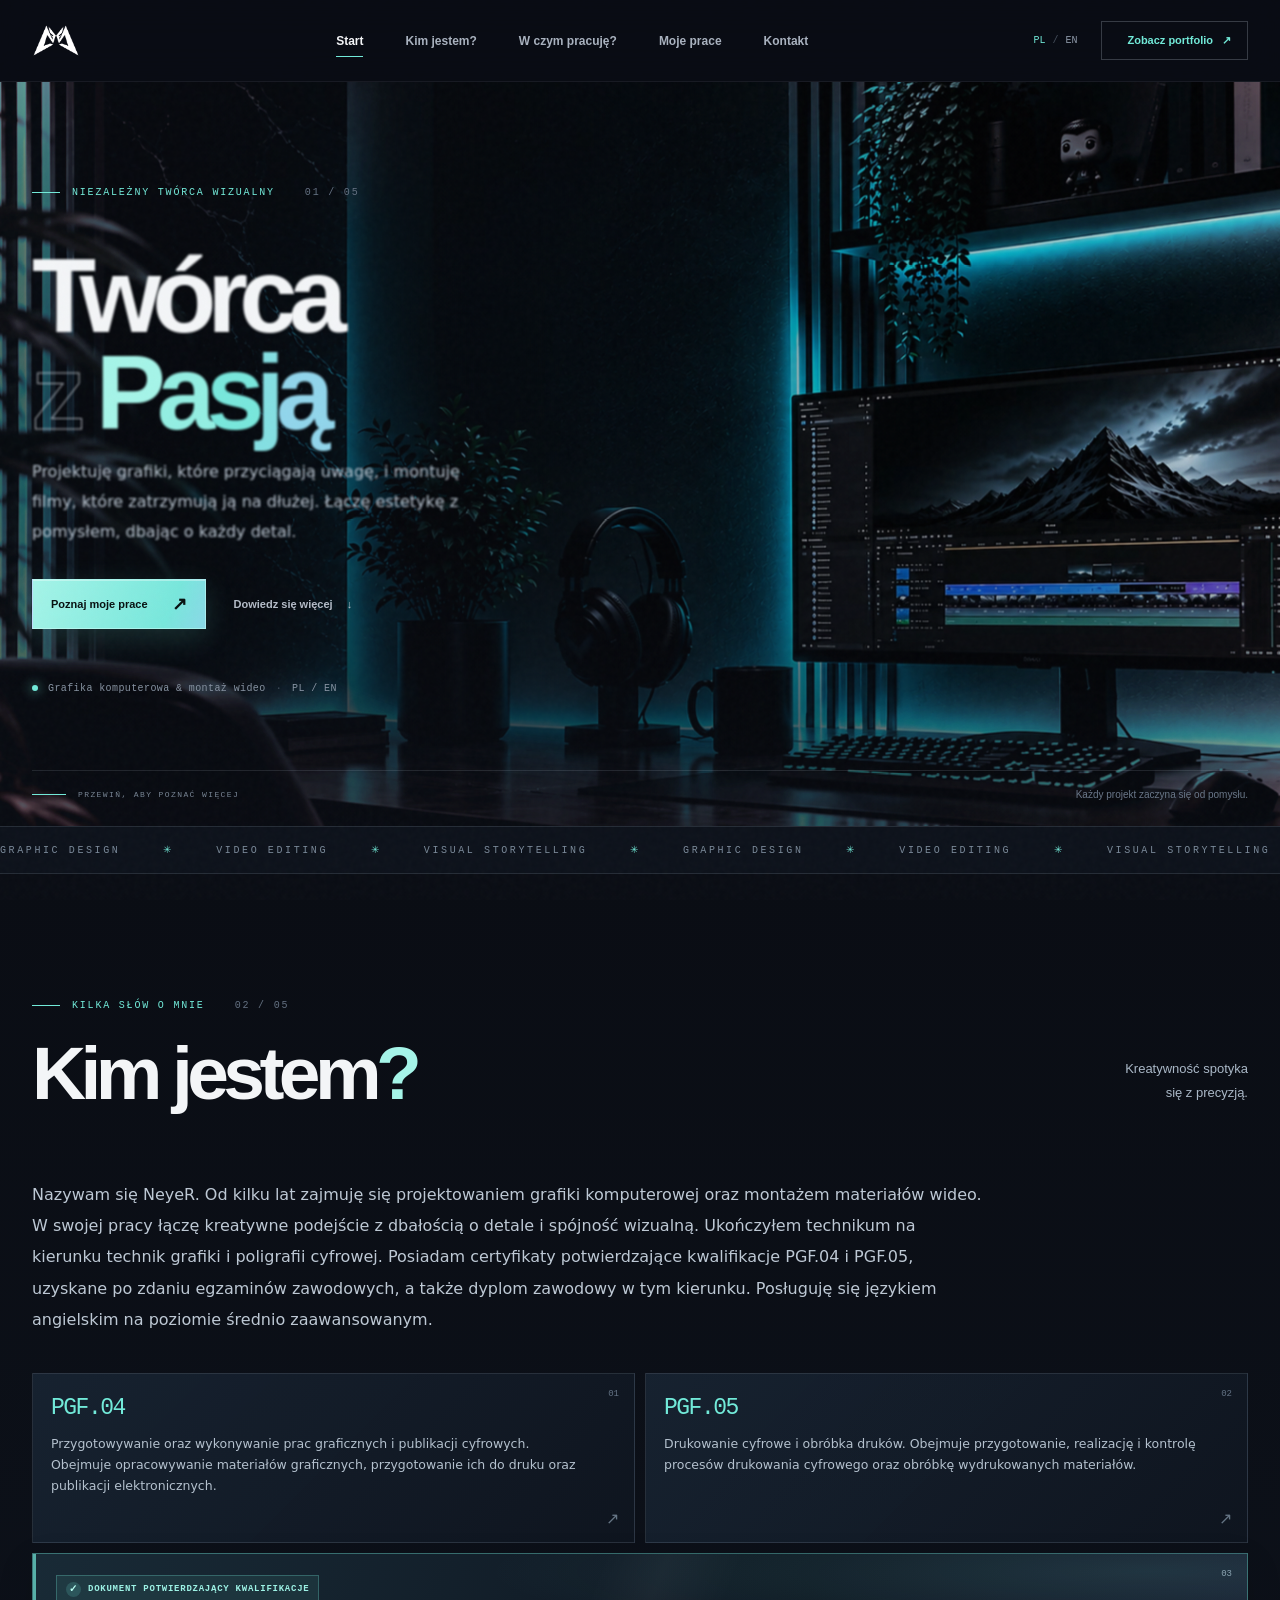
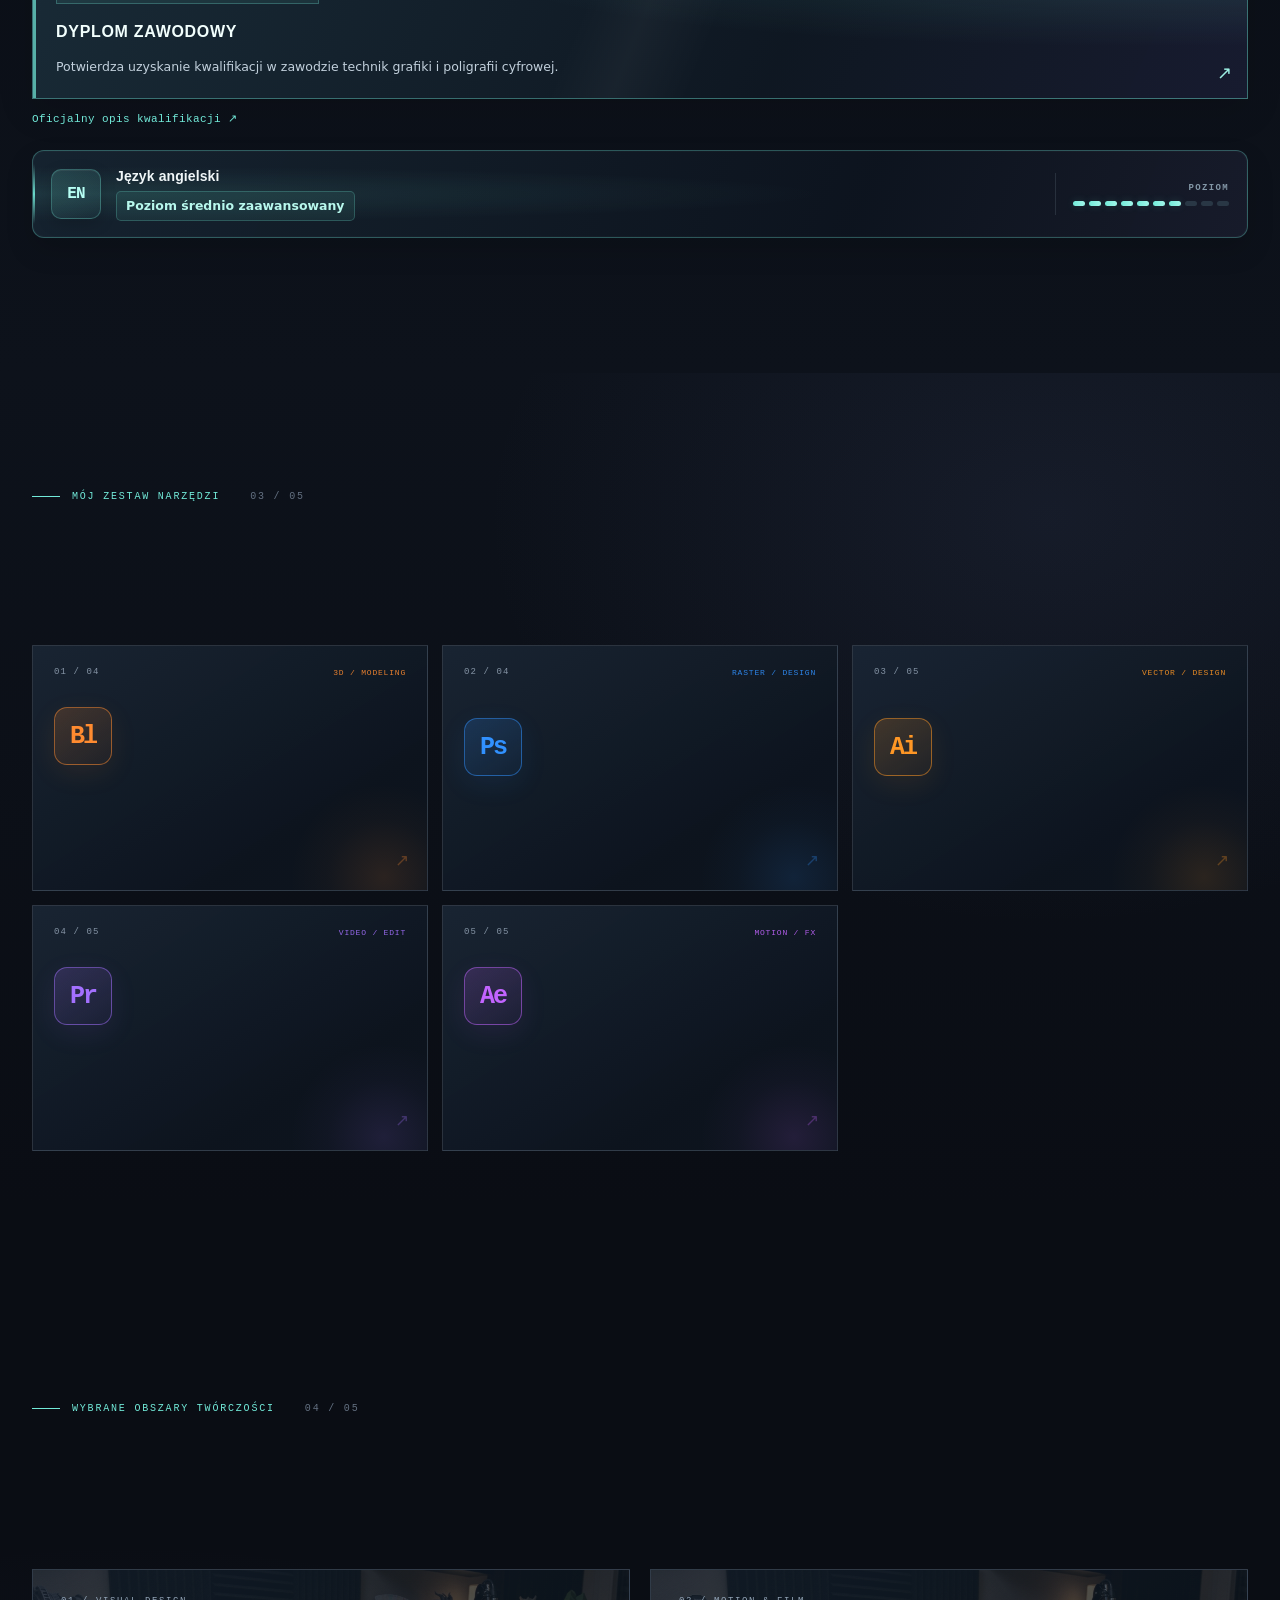
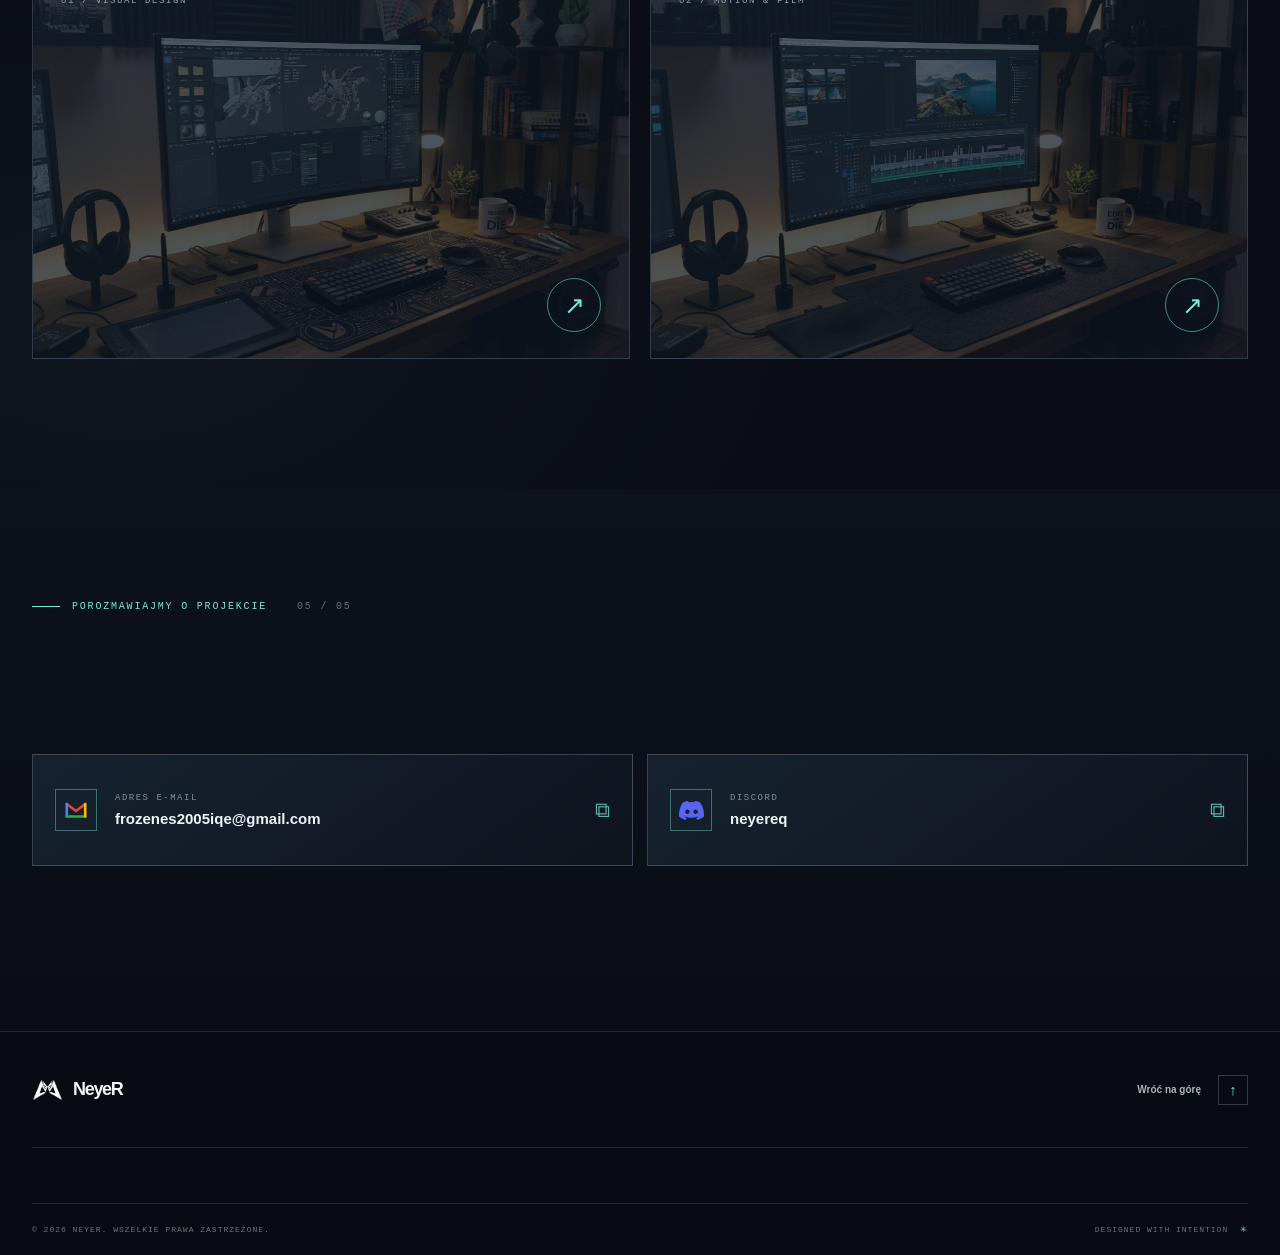
==== commit 743afcea: "Restore About title typing and reveal qualification panels as surfaces" ====
--- a/index.html
+++ b/index.html
@@ -12,7 +12,7 @@
   <title>NeyeR — Visual Designer & Video Editor</title>
   <link rel="icon" type="image/png" href="assets/favicon.png">
   <link rel="stylesheet" href="styles.css?v=20261114-letter-typewriter-v25">
-  <script src="site.js?v=20261114-about-performance-v27" defer></script>
+  <script src="site.js?v=20261114-about-card-reveal-v28" defer></script>
   <script src="home.js?v=20261113-photo-overscan-v6" defer></script>
 </head>
 <body>
--- a/styles.css
+++ b/styles.css
@@ -954,3 +954,29 @@
     opacity:1!important;transform:none!important;filter:none!important;animation:none!important
   }
 }
+
+
+/* About: keep the main heading and biography on the original letter reveal,
+   while qualification and language panels enter as complete surfaces. */
+#about .credential-card.reveal{
+  transition:opacity .68s cubic-bezier(.2,.75,.25,1),
+             transform .78s cubic-bezier(.16,1,.3,1),
+             border-color .3s;
+}
+#about .credential-card.reveal.reveal-pending:not(.is-visible),
+#about .language-level.reveal.reveal-pending:not(.is-visible){
+  opacity:0;
+  transform:translate3d(0,34px,0) scale(.985);
+  transition-delay:var(--delay,0ms);
+  will-change:opacity,transform;
+}
+#about .credential-card.reveal.reveal-pending.is-visible,
+#about .language-level.reveal.reveal-pending.is-visible{
+  opacity:1;
+  transform:translate3d(0,0,0) scale(1);
+  will-change:auto;
+}
+#about .credential-card.reveal.reveal-pending.is-visible:hover,
+#about .credential-card.reveal.reveal-pending.is-visible:focus-within{
+  transform:translate3d(0,-3px,0) scale(1);
+}
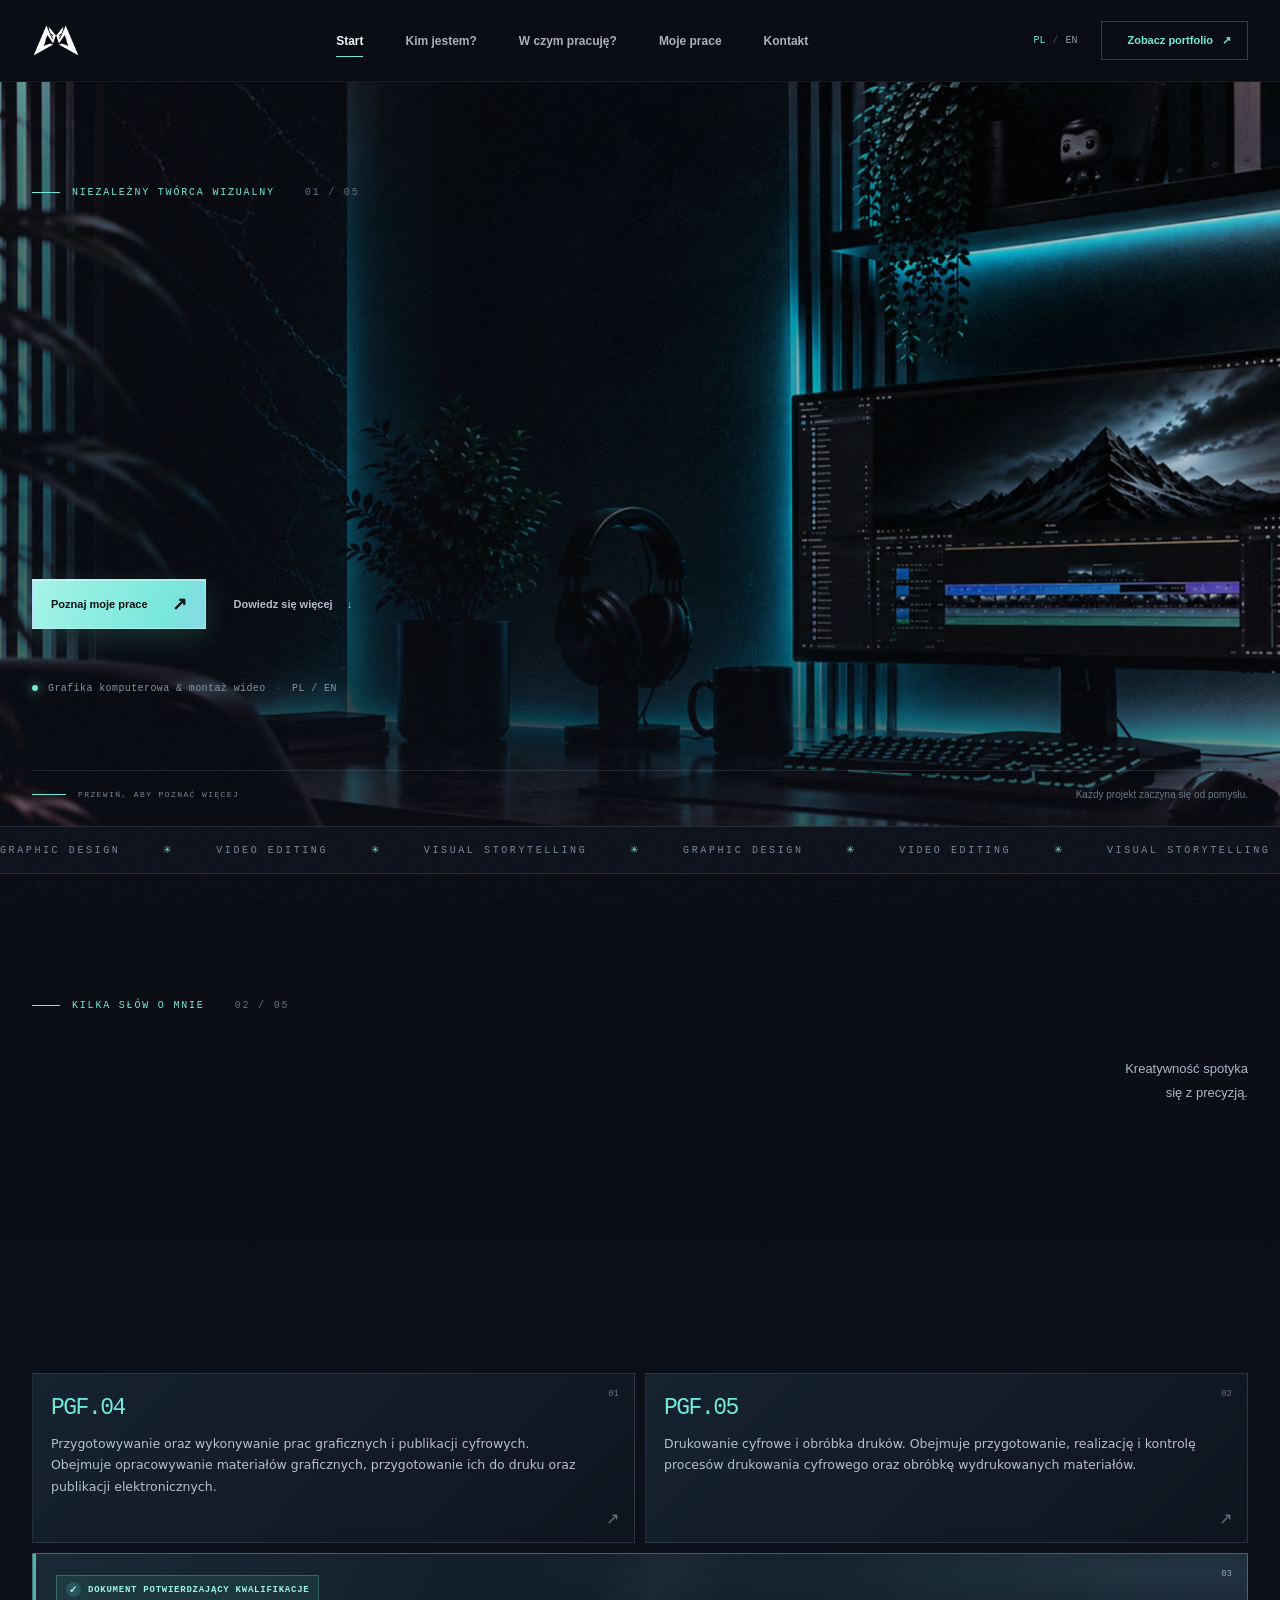
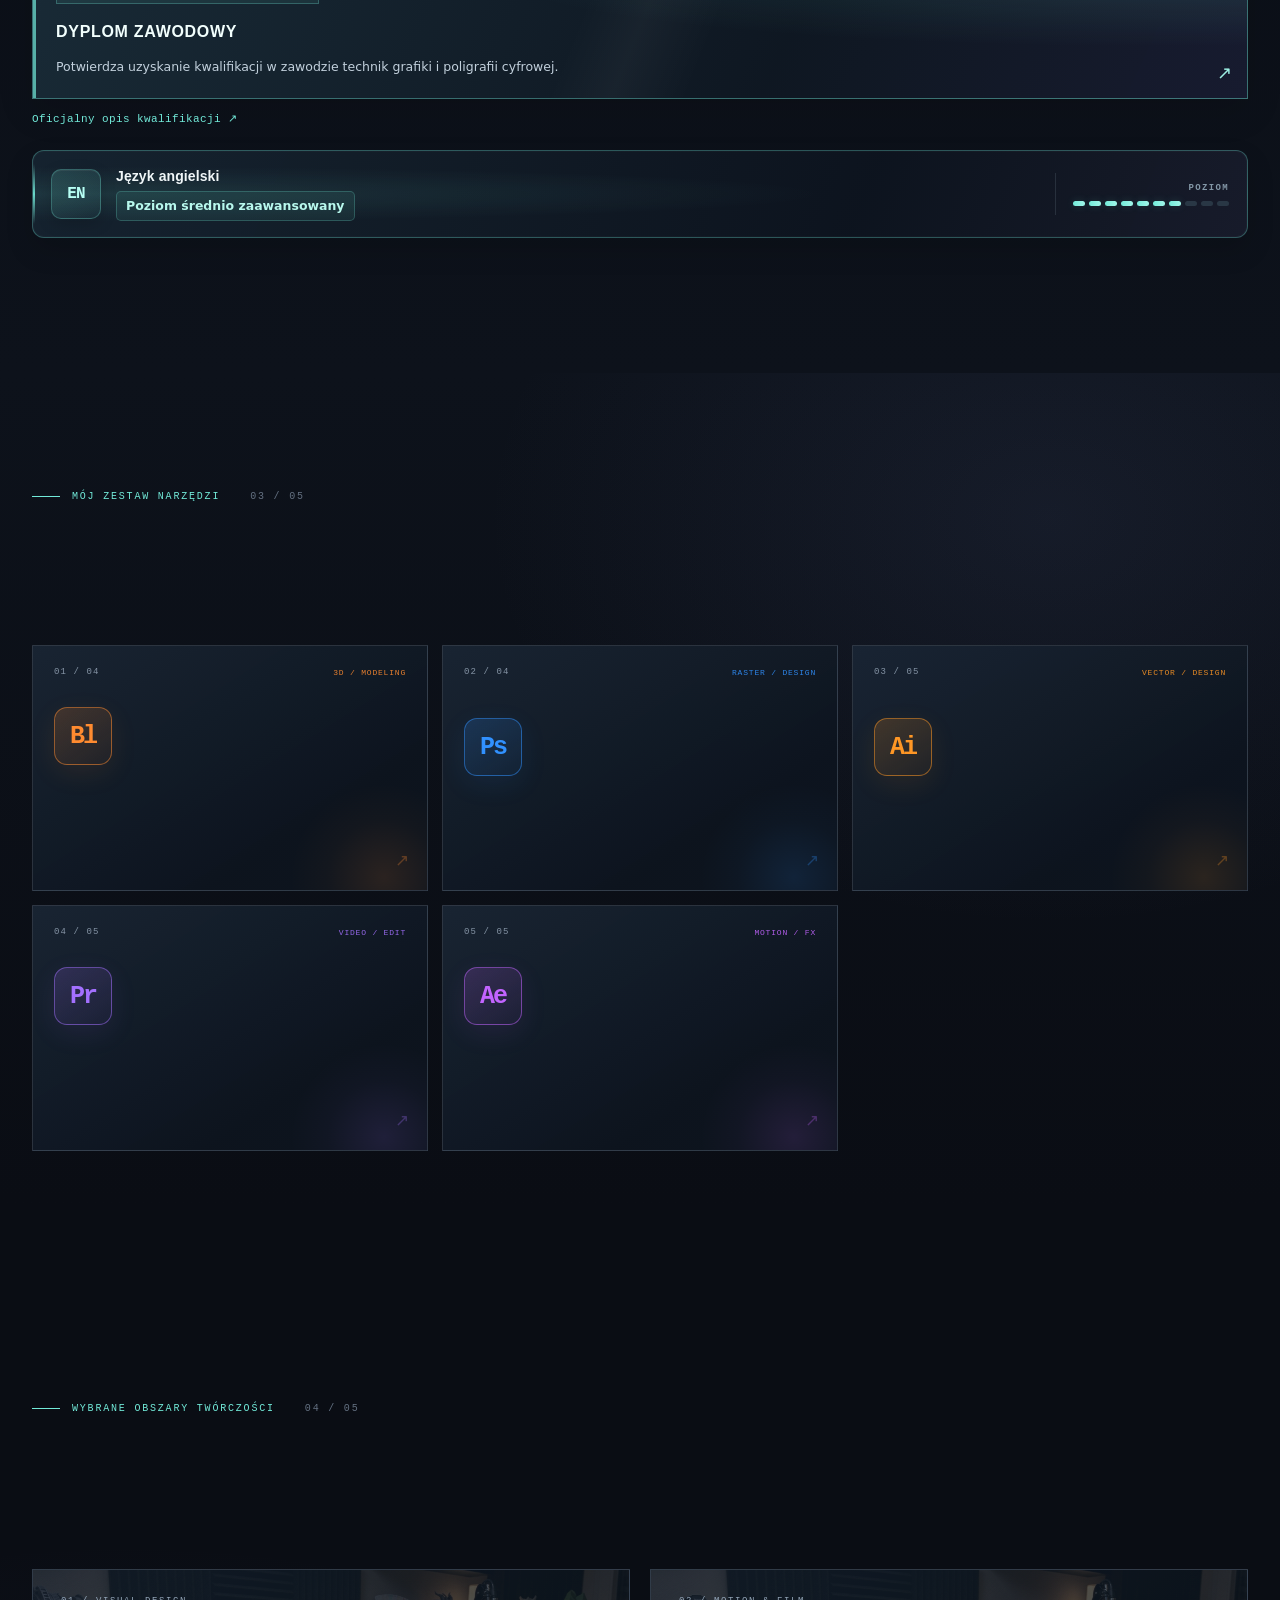
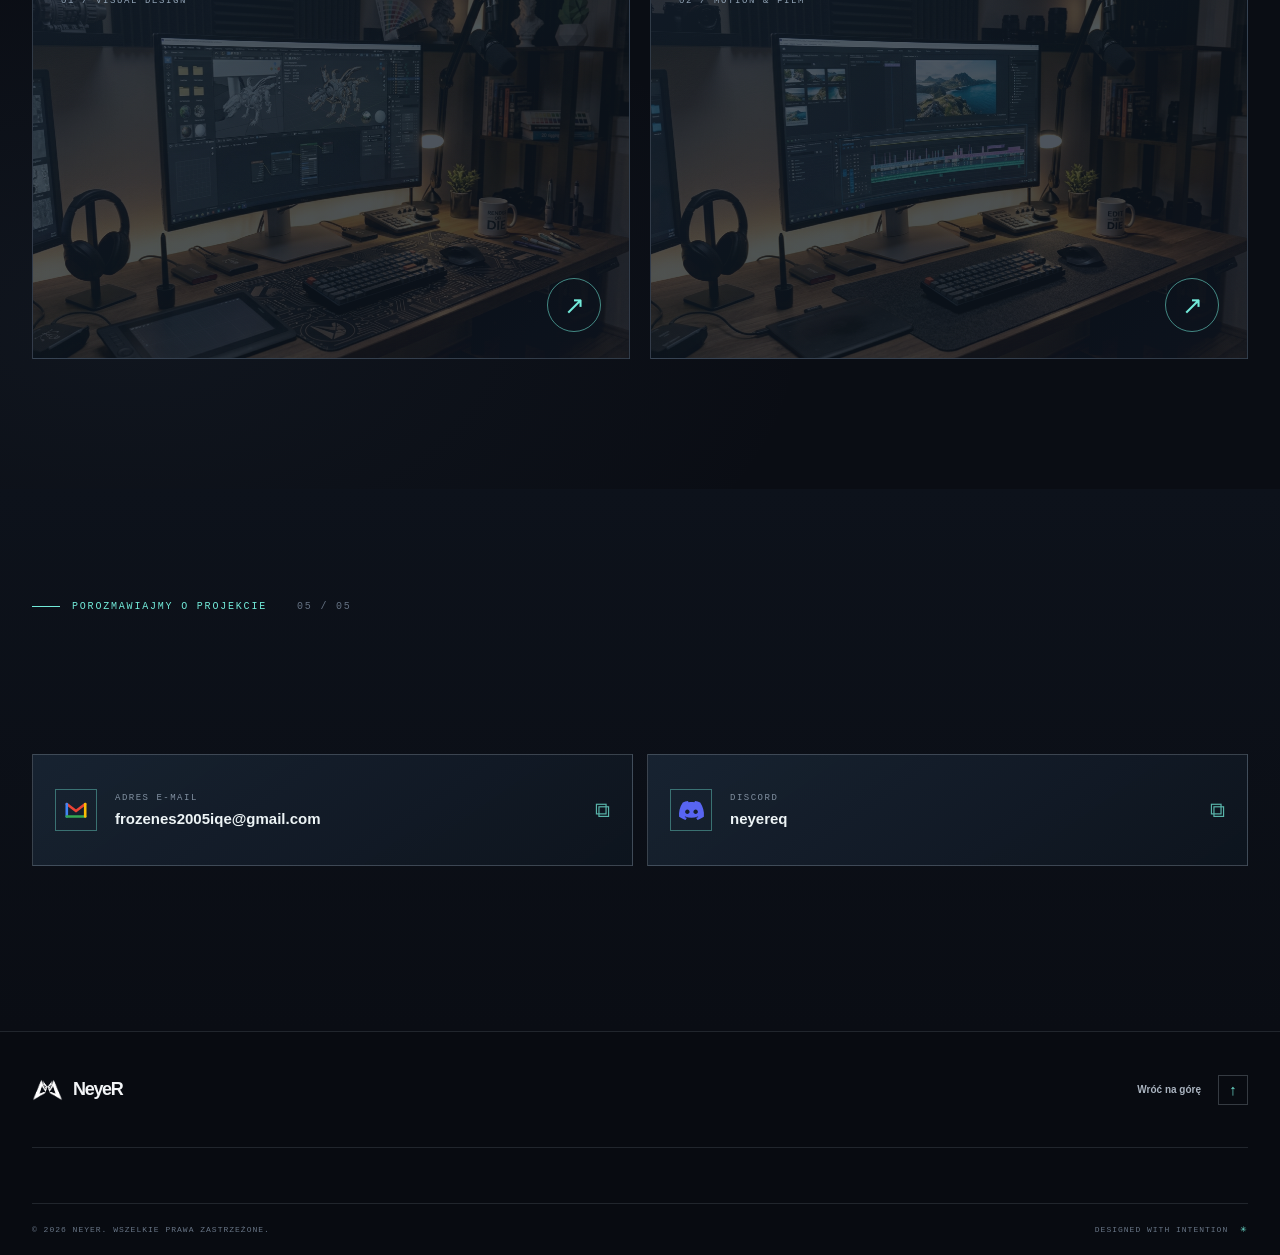
==== commit 614caaf3: "Replay About section animations whenever it re-enters the viewport" ====
--- a/index.html
+++ b/index.html
@@ -12,7 +12,7 @@
   <title>NeyeR — Visual Designer & Video Editor</title>
   <link rel="icon" type="image/png" href="assets/favicon.png">
   <link rel="stylesheet" href="styles.css?v=20261114-letter-typewriter-v25">
-  <script src="site.js?v=20261114-about-card-reveal-v28" defer></script>
+  <script src="site.js?v=20261114-about-retrigger-v29" defer></script>
   <script src="home.js?v=20261113-photo-overscan-v6" defer></script>
 </head>
 <body>
